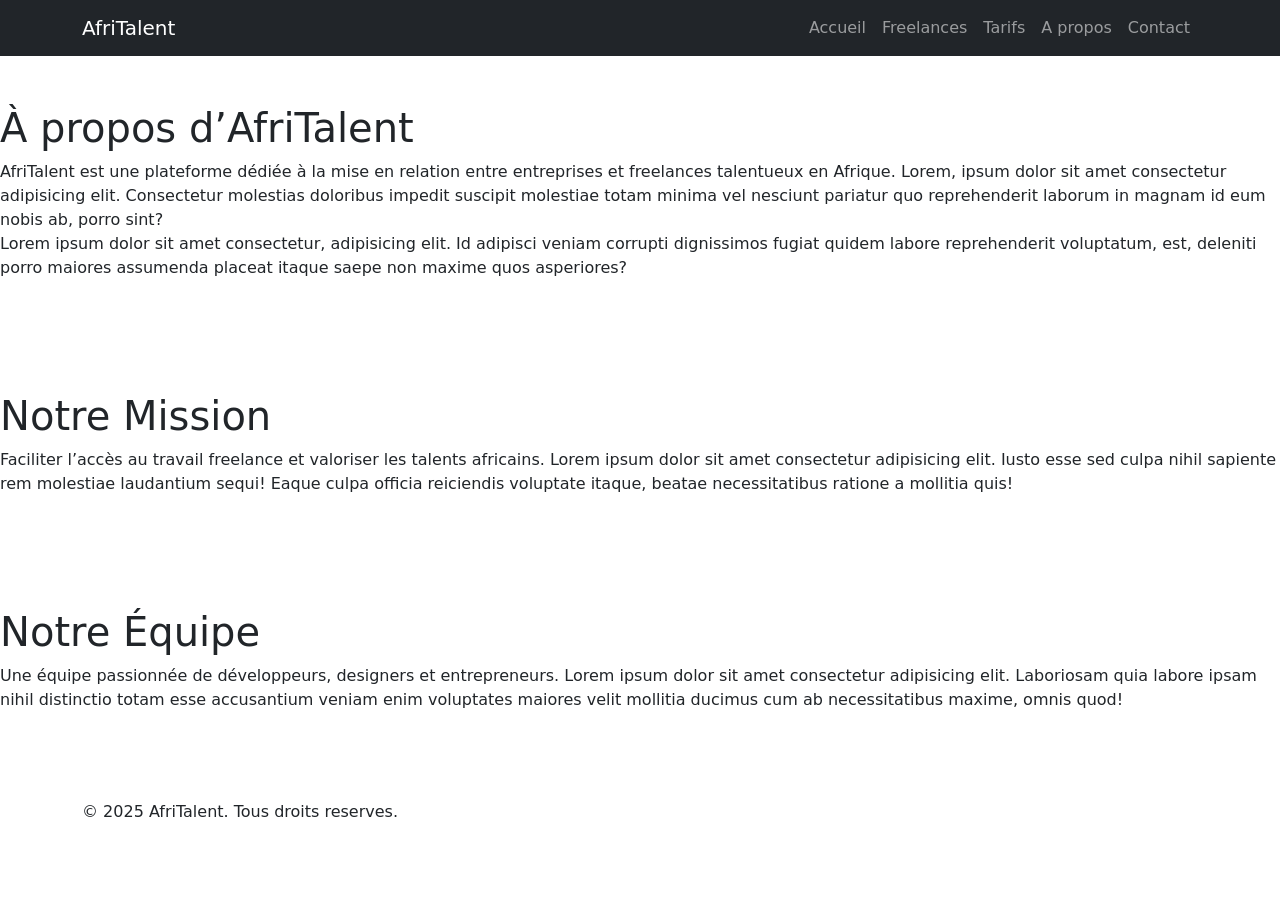
==== about.html @ face9419 "HTML : structure complète des 5 pages avec sections et contenu texte" ====
<!DOCTYPE html>
<html lang="fr">
<head> 
    <meta charset="UTF-8"> 
    <meta name="viewport" content="width=device-width, initial-scale=1.0"> 
    <title>AfriTalent | La plateforme des freelances tech en Afrique</title> 
    <!-- Bootstrap 5 via CDN : feuille de style --> 
    <link href="https://cdn.jsdelivr.net/npm/bootstrap@5.3.0/dist/css/bootstrap.min.css" rel="stylesheet"> 
    <!-- Votre feuille de style personnelle --> 
    <link rel="stylesheet" href="css/style.css">

</head>

<body> 
    <!-- Le contenu de la page sera ajoute ici --> 

    <!-- Navigation Bootstrap commune a toutes les pages --> 
    <nav class="navbar navbar-expand-lg navbar-dark bg-dark"> 
        <div class="container"> 
            <a class="navbar-brand" href="index.html">AfriTalent</a> 
            <button class="navbar-toggler" type="button" 
                data-bs-toggle="collapse" 
                data-bs-target="#navMenu" 
                aria-controls="navMenu" 
                aria-expanded="false" 
                aria-label="Toggle navigation"> 
                <span class="navbar-toggler-icon"></span> 
            </button> 
            <div class="collapse navbar-collapse" id="navMenu"> 
                <ul class="navbar-nav ms-auto"> 
                    <li class="nav-item"><a class="nav-link" href="index.html">Accueil</a></li> 
                    <li class="nav-item"><a class="nav-link" href="freelances.html">Freelances</a></li> 
                    <li class="nav-item"><a class="nav-link" href="tarifs.html">Tarifs</a></li> 
                    <li class="nav-item"><a class="nav-link" href="about.html">A propos</a></li> 
                    <li class="nav-item"><a class="nav-link" href="contact.html">Contact</a></li> 
                </ul> 
            </div> 
        </div> 
    </nav> 
    <!-- Contenu principal -->
     <main>
        <!-- section a propos -->
        <section class="about-section">
            <div class="about-container py-5">
                <h1>À propos d’AfriTalent</h1>
                <p>
                    AfriTalent est une plateforme dédiée à la mise en relation
                    entre entreprises et freelances talentueux en Afrique.
                    Lorem, ipsum dolor sit amet consectetur adipisicing elit. Consectetur molestias
                     doloribus impedit suscipit molestiae totam minima vel nesciunt pariatur quo 
                     reprehenderit laborum in magnam id eum nobis ab, porro sint?
                <br>
                    Lorem ipsum dolor sit amet consectetur, adipisicing elit. Id adipisci veniam corrupti
                     dignissimos fugiat quidem labore reprehenderit voluptatum, est, deleniti porro 
                     maiores assumenda placeat itaque saepe non maxime quos asperiores?
                </p>
            </div>

            <div class="about-container py-5">
                <h1>Notre Mission</h1>
                <p>
                    Faciliter l’accès au travail freelance et valoriser les talents africains.
                    Lorem ipsum dolor sit amet consectetur adipisicing elit. Iusto esse sed culpa nihil 
                    sapiente rem molestiae laudantium sequi! Eaque culpa officia reiciendis voluptate
                     itaque, beatae necessitatibus ratione a mollitia quis!
                </p>
            </div>

            <div class="about-container py-5">
                <h1>Notre Équipe</h1>
                <p>
                    Une équipe passionnée de développeurs, designers et entrepreneurs.
                    Lorem ipsum dolor sit amet consectetur adipisicing elit. Laboriosam quia
                    labore ipsam nihil distinctio totam esse accusantium veniam enim voluptates
                    maiores velit mollitia ducimus cum ab necessitatibus maxime, omnis quod!
                </p>
            </div>
        </section>
    </main>
    <!-- footer -->
    <footer> 
        <div class="container py-4"> 
            <p>&copy; 2025 AfriTalent. Tous droits reserves.</p> 
        </div> 
    </footer> 
    <!-- Bootstrap 5 via CDN : script JavaScript --> 
    <script src="https://cdn.jsdelivr.net/npm/bootstrap@5.3.0/dist/js/bootstrap.bundle.min.js"></script> 

    <!-- Votre script JavaScript --> 
    <script src="js/main.js"></script>

</body>
</html>
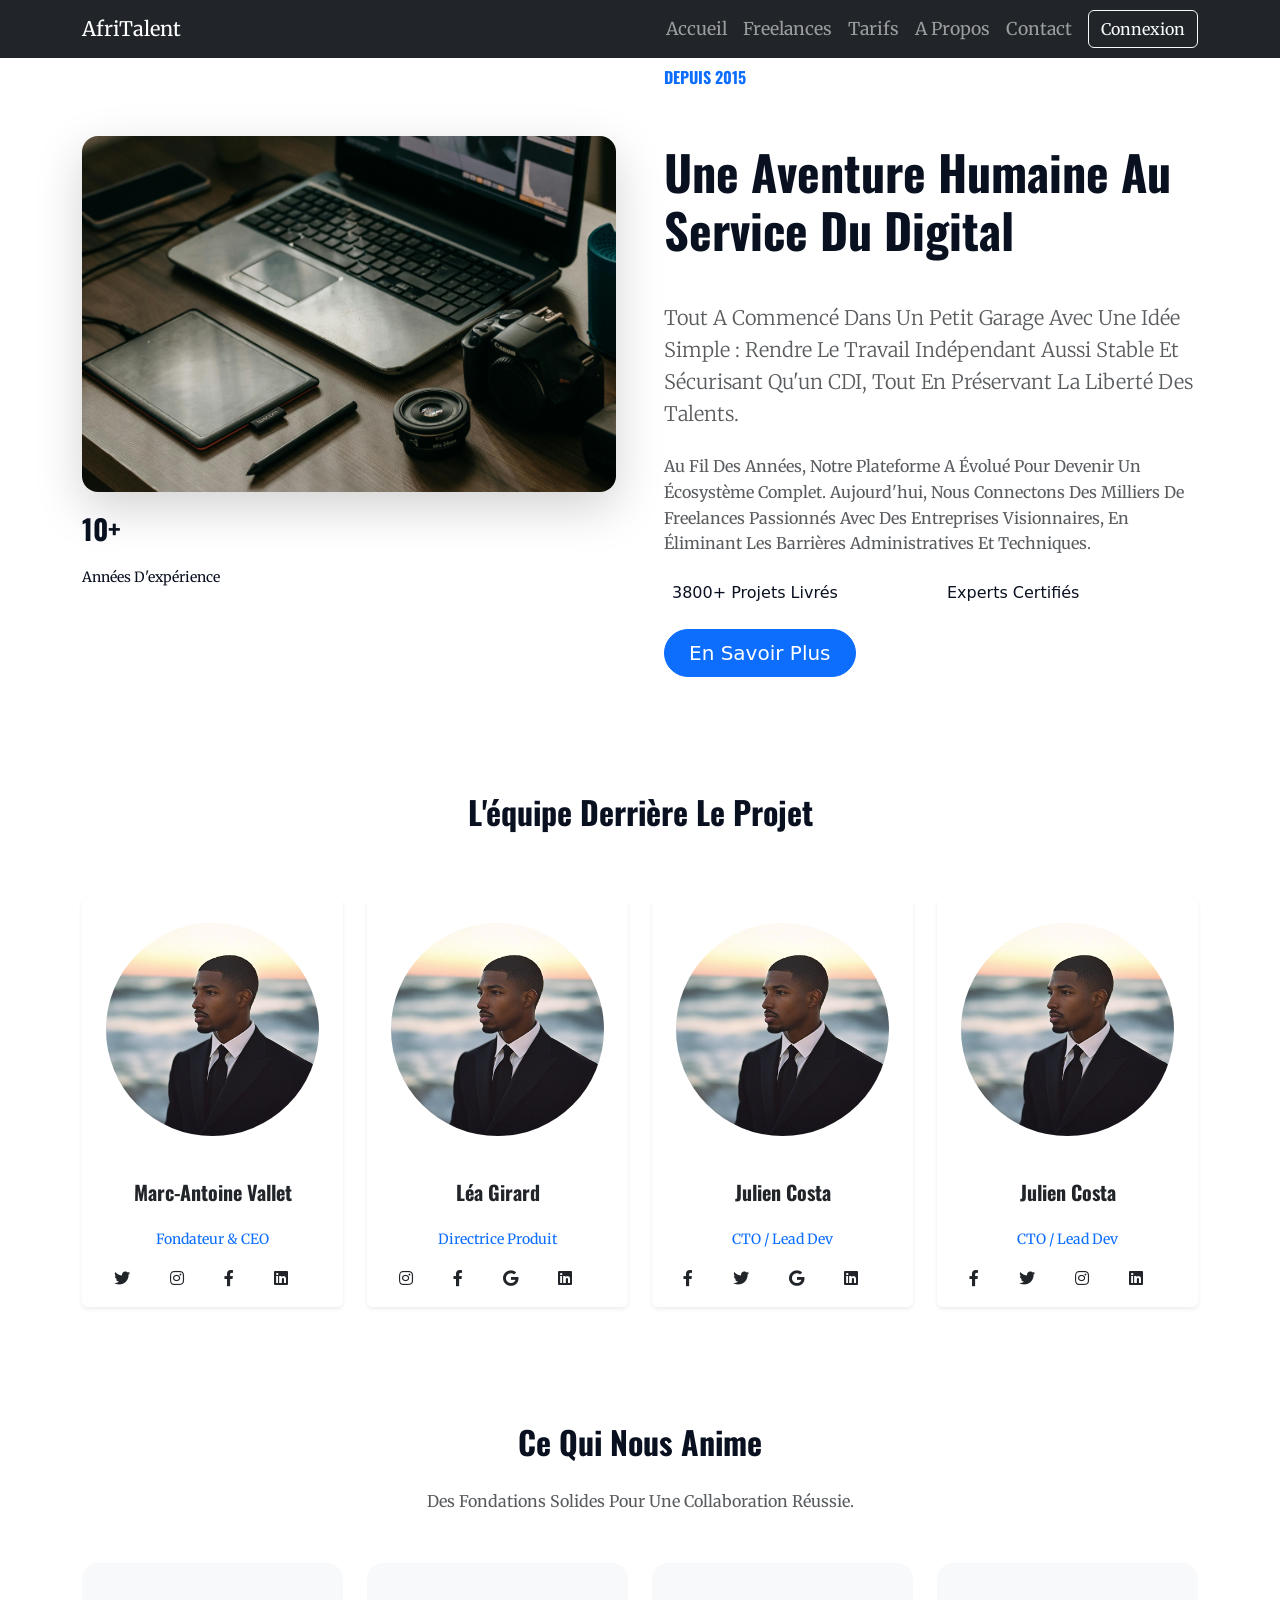
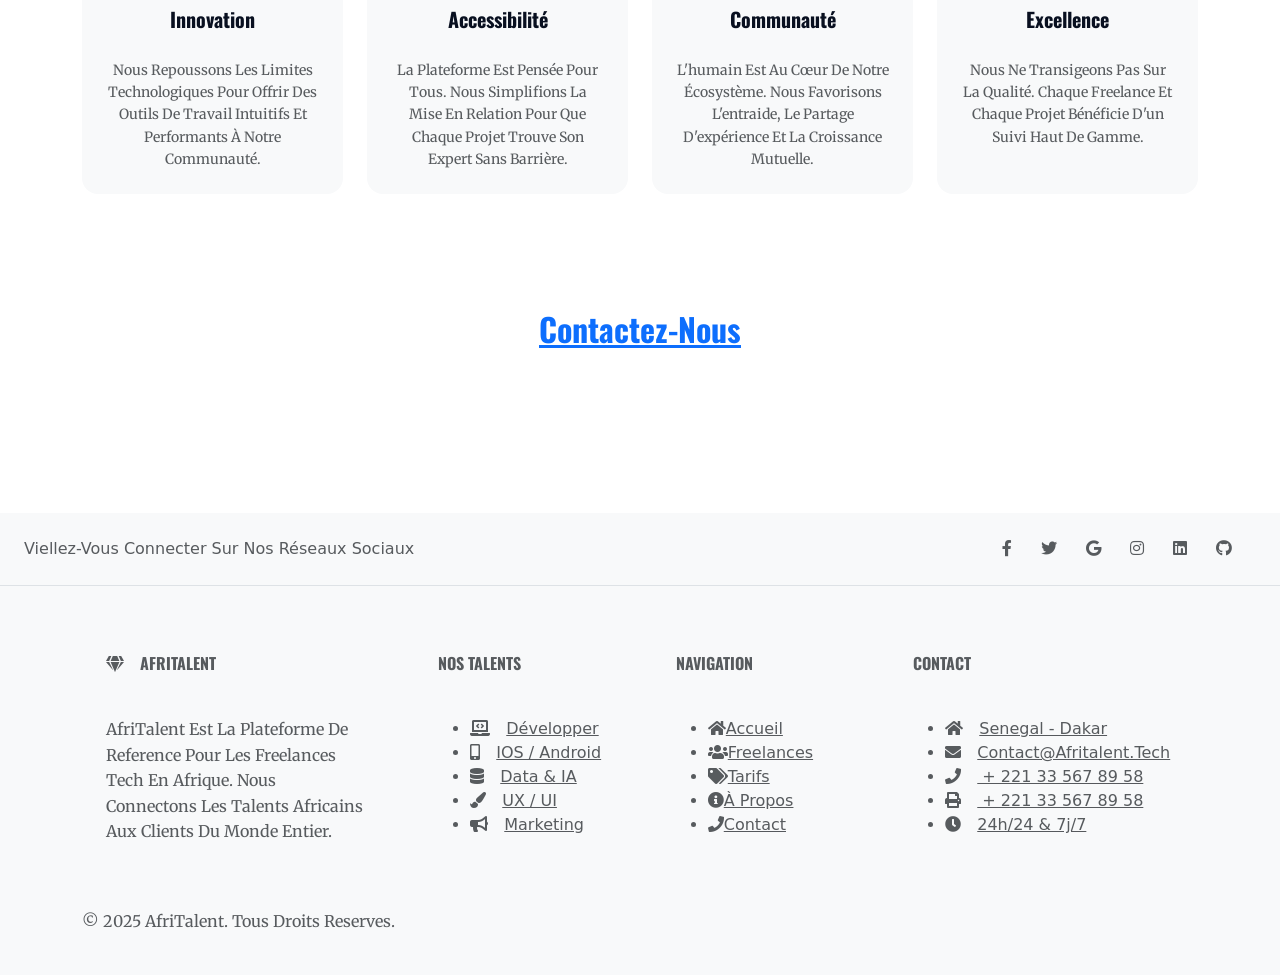
==== commit 0b7671a7: "CSS : variables, typographie, layout général et styles de base" ====
--- a/about.html
+++ b/about.html
@@ -3,11 +3,18 @@
 <head> 
     <meta charset="UTF-8"> 
     <meta name="viewport" content="width=device-width, initial-scale=1.0"> 
-    <title>AfriTalent | La plateforme des freelances tech en Afrique</title> 
+    <title>AfriTalent</title> 
+    <link rel="icon" href="images/téléchargement (5).jfif" type="image/svg+xml">
     <!-- Bootstrap 5 via CDN : feuille de style --> 
     <link href="https://cdn.jsdelivr.net/npm/bootstrap@5.3.0/dist/css/bootstrap.min.css" rel="stylesheet"> 
     <!-- Votre feuille de style personnelle --> 
     <link rel="stylesheet" href="css/style.css">
+    <!-- Fonts Google --> 
+    <link rel="preconnect" href="https://fonts.googleapis.com">
+    <link rel="preconnect" href="https://fonts.gstatic.com" crossorigin>
+    <link href="https://fonts.googleapis.com/css2?family=Merriweather:opsz@18..144&family=Oswald:wght@200..700&display=swap" rel="stylesheet">
+    <!-- Font Awesome --> 
+    <link rel="stylesheet" href="https://cdnjs.cloudflare.com/ajax/libs/font-awesome/5.15.3/css/all.min.css">
 
 </head>
 
@@ -35,54 +42,278 @@
                     <li class="nav-item"><a class="nav-link" href="contact.html">Contact</a></li> 
                 </ul> 
             </div> 
+            <div>
+                <a href="connexion.html" class="btn btn-outline-light ms-2">Connexion</a>
+            </div>
         </div> 
     </nav> 
     <!-- Contenu principal -->
      <main>
         <!-- section a propos -->
-        <section class="about-section">
-            <div class="about-container py-5">
-                <h1>À propos d’AfriTalent</h1>
-                <p>
-                    AfriTalent est une plateforme dédiée à la mise en relation
-                    entre entreprises et freelances talentueux en Afrique.
-                    Lorem, ipsum dolor sit amet consectetur adipisicing elit. Consectetur molestias
-                     doloribus impedit suscipit molestiae totam minima vel nesciunt pariatur quo 
-                     reprehenderit laborum in magnam id eum nobis ab, porro sint?
-                <br>
-                    Lorem ipsum dolor sit amet consectetur, adipisicing elit. Id adipisci veniam corrupti
-                     dignissimos fugiat quidem labore reprehenderit voluptatum, est, deleniti porro 
-                     maiores assumenda placeat itaque saepe non maxime quos asperiores?
-                </p>
-            </div>
-
-            <div class="about-container py-5">
-                <h1>Notre Mission</h1>
-                <p>
-                    Faciliter l’accès au travail freelance et valoriser les talents africains.
-                    Lorem ipsum dolor sit amet consectetur adipisicing elit. Iusto esse sed culpa nihil 
-                    sapiente rem molestiae laudantium sequi! Eaque culpa officia reiciendis voluptate
-                     itaque, beatae necessitatibus ratione a mollitia quis!
-                </p>
-            </div>
-
-            <div class="about-container py-5">
-                <h1>Notre Équipe</h1>
-                <p>
-                    Une équipe passionnée de développeurs, designers et entrepreneurs.
-                    Lorem ipsum dolor sit amet consectetur adipisicing elit. Laboriosam quia
-                    labore ipsam nihil distinctio totam esse accusantium veniam enim voluptates
-                    maiores velit mollitia ducimus cum ab necessitatibus maxime, omnis quod!
-                </p>
+        <section class="py-5 bg-white">
+            <div class="container">
+                <div class="row align-items-center g-5">
+                
+                    <div class="col-lg-6">
+                        <div class="position-relative">
+                            <img src="images/pexels-kawerodriguess-15977087.jpg" 
+                                class="img-fluid rounded-4 shadow-lg" 
+                                alt="L'équipe au travail">
+                            <div>
+                                <h3 class="fw-bold mb-0">10+</h3>
+                                <p class="mb-0 small">Années d'expérience</p>
+                            </div>
+                        </div>
+                    </div>
+                    <div class="col-lg-6">
+                        <h6 class="text-primary fw-bold text-uppercase mb-3">Depuis 2015</h6>
+                        <h2 class="display-5 fw-bold mb-4">Une aventure humaine au service du digital</h2>
+                        <p class="lead text-muted mb-4">
+                        Tout a commencé dans un petit garage avec une idée simple : rendre le travail indépendant aussi stable et sécurisant qu'un CDI, tout en préservant la liberté des talents.
+                        </p>
+                        <p class="text-muted mb-4">
+                        Au fil des années, notre plateforme a évolué pour devenir un écosystème complet. Aujourd'hui, nous connectons des milliers de freelances passionnés avec des entreprises visionnaires, en éliminant les barrières administratives et techniques.
+                        </p>
+                        <div class="row g-3 mb-4">
+                            <div class="col-6">
+                                <div class="d-flex align-items-center">
+                                    <i class="bi bi-check-circle-fill text-primary me-2"></i>
+                                    <span class="fw-medium">3800+ Projets livrés</span>
+                                </div>
+                            </div>
+                            <div class="col-6">
+                                <div class="d-flex align-items-center">
+                                    <i class="bi bi-check-circle-fill text-primary me-2"></i>
+                                    <span class="fw-medium">Experts certifiés</span>
+                                </div>
+                            </div>
+                        </div>
+                        <a href="#contact" class="btn btn-primary btn-lg px-4 rounded-pill">En savoir plus</a>
+                    </div>
+                </div>
             </div>
         </section>
+        <!-- section equipe -->
+        <section class="container py-5">
+            <h2 class="text-center mb-5 fw-bold">L'équipe derrière le projet</h2>
+            
+            <div class="row g-4">
+                <div class="col-md-6 col-lg-3">
+                    <div class="card border-0 shadow-sm text-center h-100">
+                        <div class="p-4">
+                        <img src="images/Crisp Taper Fade.jfif" class="card-img-top rounded-circle mx-auto" alt="Marc Antoine">
+                        </div>
+                        <div class="card-body pt-0">
+                            <h5 class="card-title fw-bold mb-1">Marc-Antoine Vallet</h5>
+                            <p class="text-primary small mb-3">Fondateur & CEO</p>
+                            <div class="d-flex justify-content-center gap-3">
+                                <a href="https://www.twitter.com" class="me-4 text-reset"><i class="fab fa-twitter"></i></a>
+                                <a href="https://www.instagram.com" class="me-4 text-reset"><i class="fab fa-instagram"></i></a>
+                                <a href="https://web.facebook.com" class="me-4 text-reset"><i class="fab fa-facebook-f"></i></a>
+                                <a href="https://www.linkedin.com" class="me-4 text-reset"><i class="fab fa-linkedin"></i></a>
+                            </div>
+                        </div>
+                    </div>
+                </div>
+
+                <div class="col-md-6 col-lg-3">
+                <div class="card border-0 shadow-sm text-center h-100">
+                    <div class="p-4">
+                        <img src="images/Crisp Taper Fade.jfif" class="card-img-top rounded-circle mx-auto" alt="Marc Antoine">
+                    </div>
+                    <div class="card-body pt-0">
+                        <h5 class="card-title fw-bold mb-1">Léa Girard</h5>
+                        <p class="text-primary small mb-3">Directrice Produit</p>
+                        <div class="d-flex justify-content-center gap-3">
+                            <a href="https://www.instagram.com" class="me-4 text-reset"><i class="fab fa-instagram"></i></a>
+                            <a href="https://web.facebook.com" class="me-4 text-reset"><i class="fab fa-facebook-f"></i></a>
+                            <a href="https://www.google.com" class="me-4 text-reset"><i class="fab fa-google"></i></a>
+                            <a href="https://www.linkedin.com" class="me-4 text-reset"><i class="fab fa-linkedin"></i></a>
+                        </div>
+                    </div>
+                </div>
+                </div>
+
+                <div class="col-md-6 col-lg-3">
+                    <div class="card border-0 shadow-sm text-center h-100">
+                        <div class="p-4">
+                            <img src="images/Crisp Taper Fade.jfif" class="card-img-top rounded-circle mx-auto" alt="Marc Antoine">
+                        </div>
+                        <div class="card-body pt-0">
+                            <h5 class="card-title fw-bold mb-1">Julien Costa</h5>
+                            <p class="text-primary small mb-3">CTO / Lead Dev</p>
+                            <div class="d-flex justify-content-center gap-3">
+                                <a href="https://web.facebook.com" class="me-4 text-reset"><i class="fab fa-facebook-f"></i></a>
+                                <a href="https://www.twitter.com" class="me-4 text-reset"><i class="fab fa-twitter"></i></a>
+                                <a href="https://www.google.com" class="me-4 text-reset"><i class="fab fa-google"></i></a>
+                                <a href="https://www.linkedin.com" class="me-4 text-reset"><i class="fab fa-linkedin"></i></a>
+                            </div>
+                        </div>
+                    </div>
+                </div>
+
+                <div class="col-md-6 col-lg-3">
+                    <div class="card border-0 shadow-sm text-center h-100">
+                        <div class="p-4">
+                            <img src="images/Crisp Taper Fade.jfif" class="card-img-top rounded-circle mx-auto" alt="Marc Antoine">
+                        </div>
+                        <div class="card-body pt-0">
+                            <h5 class="card-title fw-bold mb-1">Julien Costa</h5>
+                            <p class="text-primary small mb-3">CTO / Lead Dev</p>
+                            <div class="d-flex justify-content-center gap-3">
+                                <a href="https://web.facebook.com" class="me-4 text-reset"><i class="fab fa-facebook-f"></i></a>
+                                <a href="https://www.twitter.com" class="me-4 text-reset"><i class="fab fa-twitter"></i></a>
+                                <a href="https://www.instagram.com" class="me-4 text-reset"><i class="fab fa-instagram"></i></a>
+                                <a href="https://www.linkedin.com" class="me-4 text-reset"><i class="fab fa-linkedin"></i></a>
+                            </div>
+                        </div>
+                    </div>
+                </div>
+            </div>
+        </section>
+        <!-- Valeurs -->
+        <section class="container py-5">
+            <div class="text-center mb-5">
+                <h2 class="fw-bold">Ce qui nous anime</h2>
+                <p class="text-muted">Des fondations solides pour une collaboration réussie.</p>
+            </div>
+
+            <div class="row g-4 text-center">
+                <div class="col-md-6 col-lg-3">
+                    <div class="p-4 h-100 bg-light rounded-4 border-0 transition-hover">
+                        <div>
+                            <i class="bi bi-lightbulb fs-2"></i>
+                        </div>
+                        <h4 class="fw-bold h5">Innovation</h4>
+                        <p class="text-muted small mb-0">Nous repoussons les limites technologiques pour offrir des outils de travail intuitifs et performants à notre communauté.</p>
+                    </div>
+                </div>
+
+                <div class="col-md-6 col-lg-3">
+                    <div class="p-4 h-100 bg-light rounded-4 border-0 transition-hover">
+                        <div>
+                            <i class="bi bi-universal-access fs-2"></i>
+                        </div>
+                        <h4 class="fw-bold h5">Accessibilité</h4>
+                        <p class="text-muted small mb-0">La plateforme est pensée pour tous. Nous simplifions la mise en relation pour que chaque projet trouve son expert sans barrière.</p>
+                    </div>
+                </div>
+
+                <div class="col-md-6 col-lg-3">
+                    <div class="p-4 h-100 bg-light rounded-4 border-0 transition-hover">
+                        <div>
+                            <i class="bi bi-people fs-2"></i>
+                        </div>
+                        <h4 class="fw-bold h5">Communauté</h4>
+                        <p class="text-muted small mb-0">L'humain est au cœur de notre écosystème. Nous favorisons l'entraide, le partage d'expérience et la croissance mutuelle.</p>
+                    </div>
+                </div>
+
+                <div class="col-md-6 col-lg-3">
+                <div class="p-4 h-100 bg-light rounded-4 border-0 transition-hover">
+                    <div>
+                        <i class="bi bi-gem fs-2"></i>
+                    </div>
+                    <h4 class="fw-bold h5">Excellence</h4>
+                    <p class="text-muted small mb-0">Nous ne transigeons pas sur la qualité. Chaque freelance et chaque projet bénéficie d'un suivi haut de gamme.</p>
+                </div>
+                </div>
+            </div>
+        </section>
+        <!-- section contact -->
+        <section id="contact" class="container py-5">
+            <a href="contact.html">
+                <h2 class="text-center mb-5 fw-bold">Contactez-nous</h2>
+            </a>
+            <form>
     </main>
-    <!-- footer -->
-    <footer> 
+   <!-- Pied de page --> 
+    <footer class="text-center text-lg-start bg-body-tertiary text-muted mt-5">
+        <!-- div: Social media -->
+        <div class="d-flex justify-content-center justify-content-lg-between p-4 border-bottom">
+            <!-- Left -->
+            <div class="me-5 d-none d-lg-block">
+                <span>viellez-vous connecter sur nos réseaux sociaux</span>
+            </div>
+            <!-- Left -->
+        
+            <!-- Right -->
+            <div>
+                <a href="https://web.facebook.com" class="me-4 text-reset"><i class="fab fa-facebook-f"></i></a>
+                <a href="https://www.twitter.com" class="me-4 text-reset"><i class="fab fa-twitter"></i></a>
+                <a href="https://www.google.com" class="me-4 text-reset"><i class="fab fa-google"></i></a>
+                <a href="https://www.instagram.com" class="me-4 text-reset"><i class="fab fa-instagram"></i></a>
+                <a href="https://www.linkedin.com" class="me-4 text-reset"><i class="fab fa-linkedin"></i></a>
+                <a href="https://www.github.com" class="me-4 text-reset"><i class="fab fa-github"></i></a>
+            </div>
+            <!-- Right -->
+        </div>
+        <!-- div: Social media -->
+        
+        <!-- div: Links  -->
+        <div class="">
+            <div class="container text-center text-md-start mt-5">
+                <!-- Grid row -->
+                <div class="row mt-3">
+                <!-- Grid column -->
+                <div class="col-md-3 col-lg-4 col-xl-3 mx-auto mb-4">
+                    <!-- Content -->
+                    <h6 class="text-uppercase fw-bold mb-4"><i class="fas fa-gem me-3"></i>AfriTalent</h6>
+                    <p>AfriTalent est la plateforme de reference pour les freelances tech en Afrique. 
+                        Nous connectons les talents africains aux clients du monde entier.</p>
+                </div>
+                <!-- Grid column -->
+                <div class="col-md-2 col-lg-2 col-xl-2 mx-auto mb-4">
+                    <!-- Links -->
+                    <h6 class="text-uppercase fw-bold mb-4">Nos Talents</h6>
+                    <ul>
+                        <li><a href="developpement-web.html" class="text-reset"><i class="fas fa-laptop-code me-3"></i>Développer</a></li>
+                        <li><a href="mobile.html" class="text-reset"><i class="fas fa-mobile-alt me-3"></i>iOS / Android</a></li>
+                        <li><a href="data-science.html" class="text-reset"><i class="fas fa-database me-3"></i>Data & IA</a></li>
+                        <li><a href="design-ux-ui.html" class="text-reset"><i class="fas fa-paint-brush me-3"></i>UX / UI</a></li>
+                        <li><a href="marketing-digital.html" class="text-reset"><i class="fas fa-bullhorn me-3"></i>Marketing </a></li>
+                    </ul>
+                </div>
+                <!-- Grid column -->
+        
+                <!-- Grid column -->
+                <div class="col-md-3 col-lg-2 col-xl-2 mx-auto mb-4">
+                    <!-- Links -->
+                    <h6 class="text-uppercase fw-bold mb-4">Navigation</h6>
+                    <ul>
+                        <li><a href="index.html" class="text-reset"><i class="fas fa-home"></i>Accueil</a></li>
+                        <li><a href="freelances.html" class="text-reset"><i class="fas fa-users"></i>Freelances</a></li>
+                        <li><a href="tarifs.html" class="text-reset"><i class="fas fa-tags"></i>Tarifs</a></li>
+                        <li><a href="about.html" class="text-reset"><i class="fas fa-info-circle"></i>À propos</a></li>
+                        <li><a href="contact.html" class="text-reset"><i class="fas fa-phone"></i>Contact</a></li>
+                    </ul>
+                </div>
+                <!-- Grid column -->
+        
+                <!-- Grid column -->
+                <div class="col-md-4 col-lg-3 col-xl-3 mx-auto mb-md-0 mb-4">
+                    <!-- Links -->
+                    <h6 class="text-uppercase fw-bold mb-4">Contact</h6>
+                    <ul>
+                        <li><a href="https://www.google.com/maps/place/Dakar,+Senegal" class="text-reset"><i class="fas fa-home me-3"></i>senegal - Dakar</a></li>
+                        <li><a href="mailto:contact@afritalent.tech" class="text-reset"><i class="fas fa-envelope me-3"></i>contact@afritalent.tech</a></li>
+                        <li><a href="tel:+221335678958" class="text-reset"><i class="fas fa-phone me-3"></i> + 221 33 567 89 58</a></li>
+                        <li><a href="tel:+221335678958" class="text-reset"><i class="fas fa-print me-3"></i> + 221 33 567 89 58</a></li>
+                        <li><a href="horaire.html" class="text-reset"><i class="fas fa-clock me-3"></i>24h/24 & 7j/7</a></li>
+                    </ul>
+                </div>
+            </div>
+        </div>
+        <!-- div: Links  -->
+
+        <!-- Copyright -->
+
         <div class="container py-4"> 
             <p>&copy; 2025 AfriTalent. Tous droits reserves.</p> 
         </div> 
-    </footer> 
+        <!-- Copyright -->
+    </footer>
+    <!-- Footer -->
     <!-- Bootstrap 5 via CDN : script JavaScript --> 
     <script src="https://cdn.jsdelivr.net/npm/bootstrap@5.3.0/dist/js/bootstrap.bundle.min.js"></script> 
 
--- a/css/style.css
+++ b/css/style.css
@@ -0,0 +1,65 @@
+
+/* general */
+@import url();
+*{
+    box-sizing: border-box;
+    margin: 0;
+    padding: 0;
+    text-transform: capitalize;
+    text-decoration: none;
+    border-width: initial;
+    border-style: none;
+    border-color: initial;
+    border-image: initial;
+    outline: none;
+
+}
+body{
+    color: var(--bg-dark-color);}
+:root{
+    /* Background color */
+    --primary-color: #FD4766;
+    --Secondaire-color: #0e1525;
+    --bg-dark-color: #091020;
+    --bg-white: #fff;
+    --bg-success: #5cb85c;
+    --bg-dander: #d9534f;
+    --bg-primary: #0275d8;
+    --bg-warnning: #FFFF00; 
+    --gray-color: #c5c9d8bf;
+    --gradient-color: linear-gradient( -224deg, var(--primary-color) 0, #337DFF 100%);
+    --gradient-text: linear-gradient(120beg, #1C99FE 20,69% var(--primary-color)79,69%);
+    filter: progid DXImageTranform Microsoft gradient(starcColorstr="var(--primary-color)",
+     endColorstr="var(--secondary-color)", GradientType=1);
+
+     /* Text Color */
+     --primary-font: "Poppins", sans-serif;
+     --primary-text: #FD4766;
+     --text-gray: #c6c9d8bf;
+     --text-white: #fff;
+     --bg-primary: #0275d8;
+     --bg-warnning: #FFFF00; 
+     --bg-success: #5cb85c;
+     --bg-dark-color: #091020;
+     --bg-dander: #d9534f;
+
+}
+.navbar {
+    background-color: var(--bg-dark-color);
+    position: fixed ;
+    z-index: 10;
+    top: 0;
+    left: 0;
+    width: 100%;
+    color: var(--Secondaire-color);
+    font-size: 1.1rem;
+    font-family: Merriweather, serif;
+}
+h1, h2, h3, h4, h5, h6 {
+    font-family: Oswald, sans-serif;
+    padding: 20px 0;
+}
+p {
+    font-family: "Merriweather", sans-serif;
+    line-height: 1.6;
+}
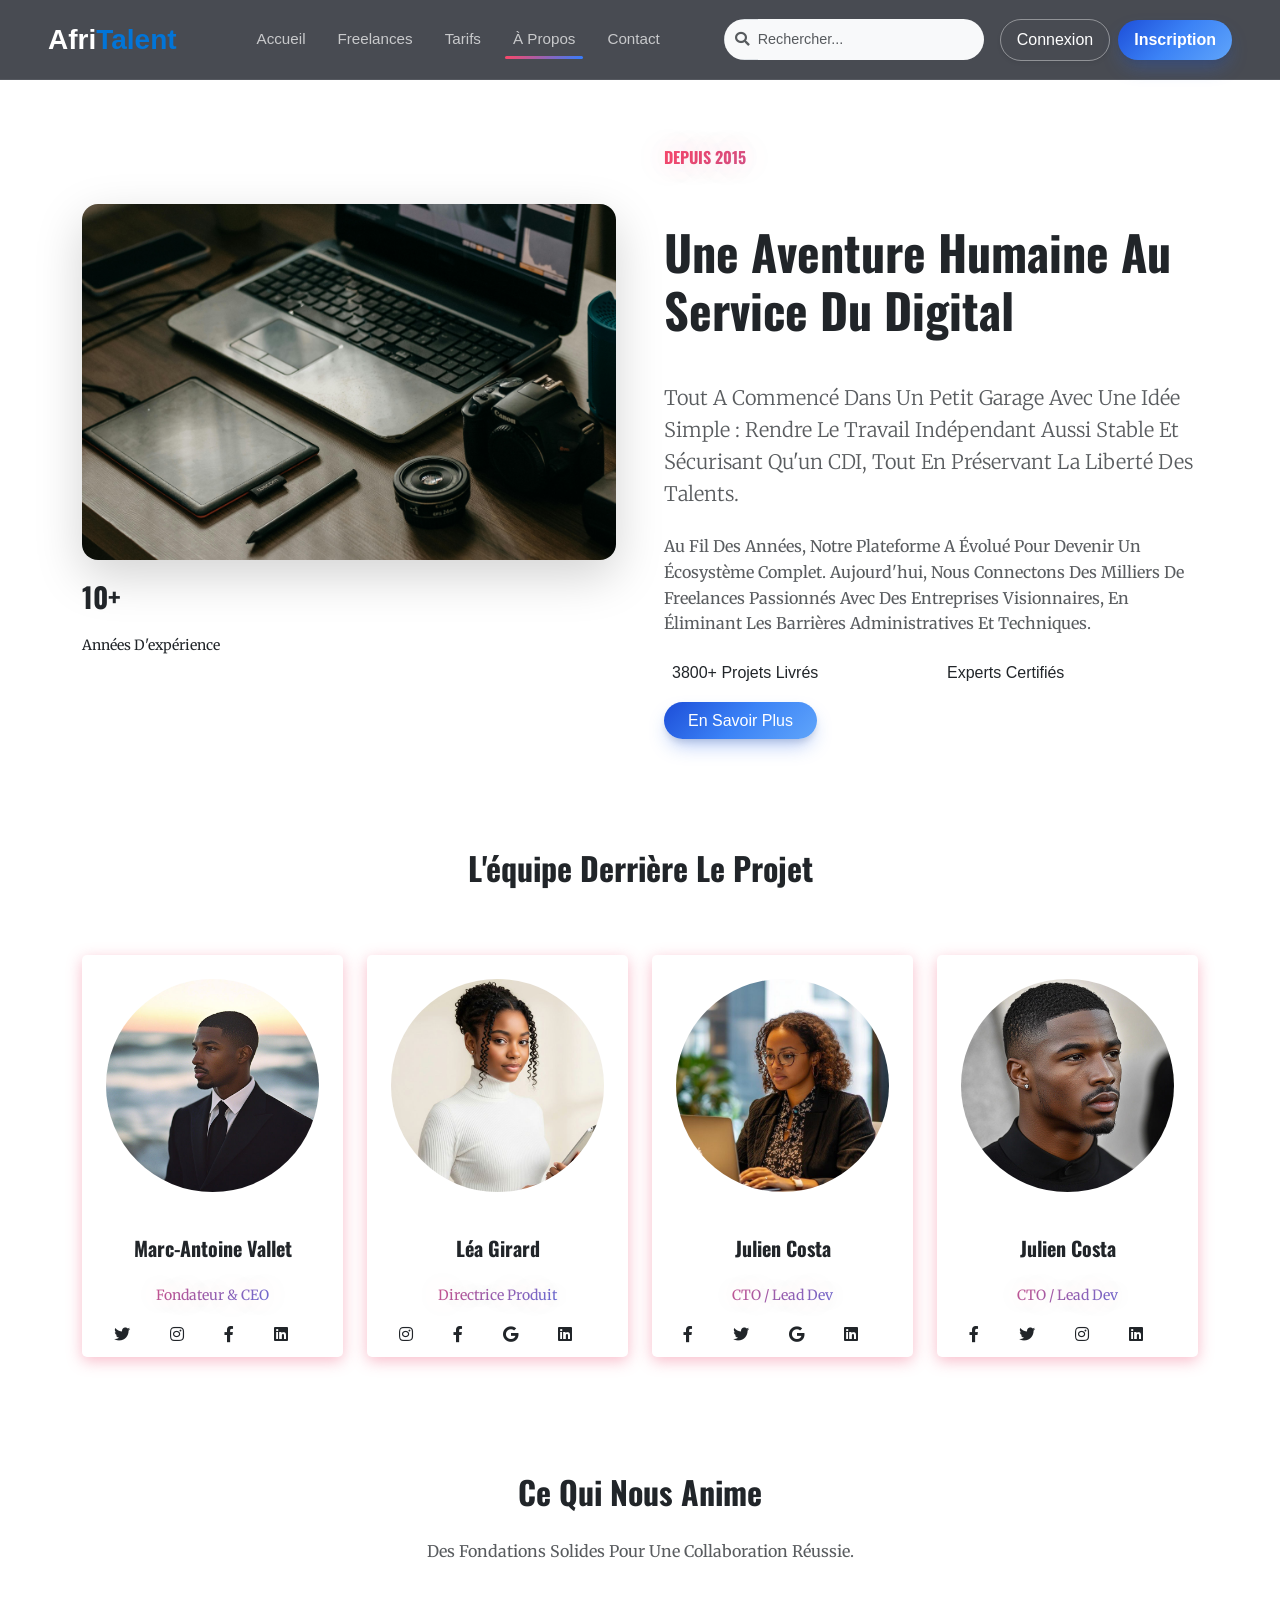
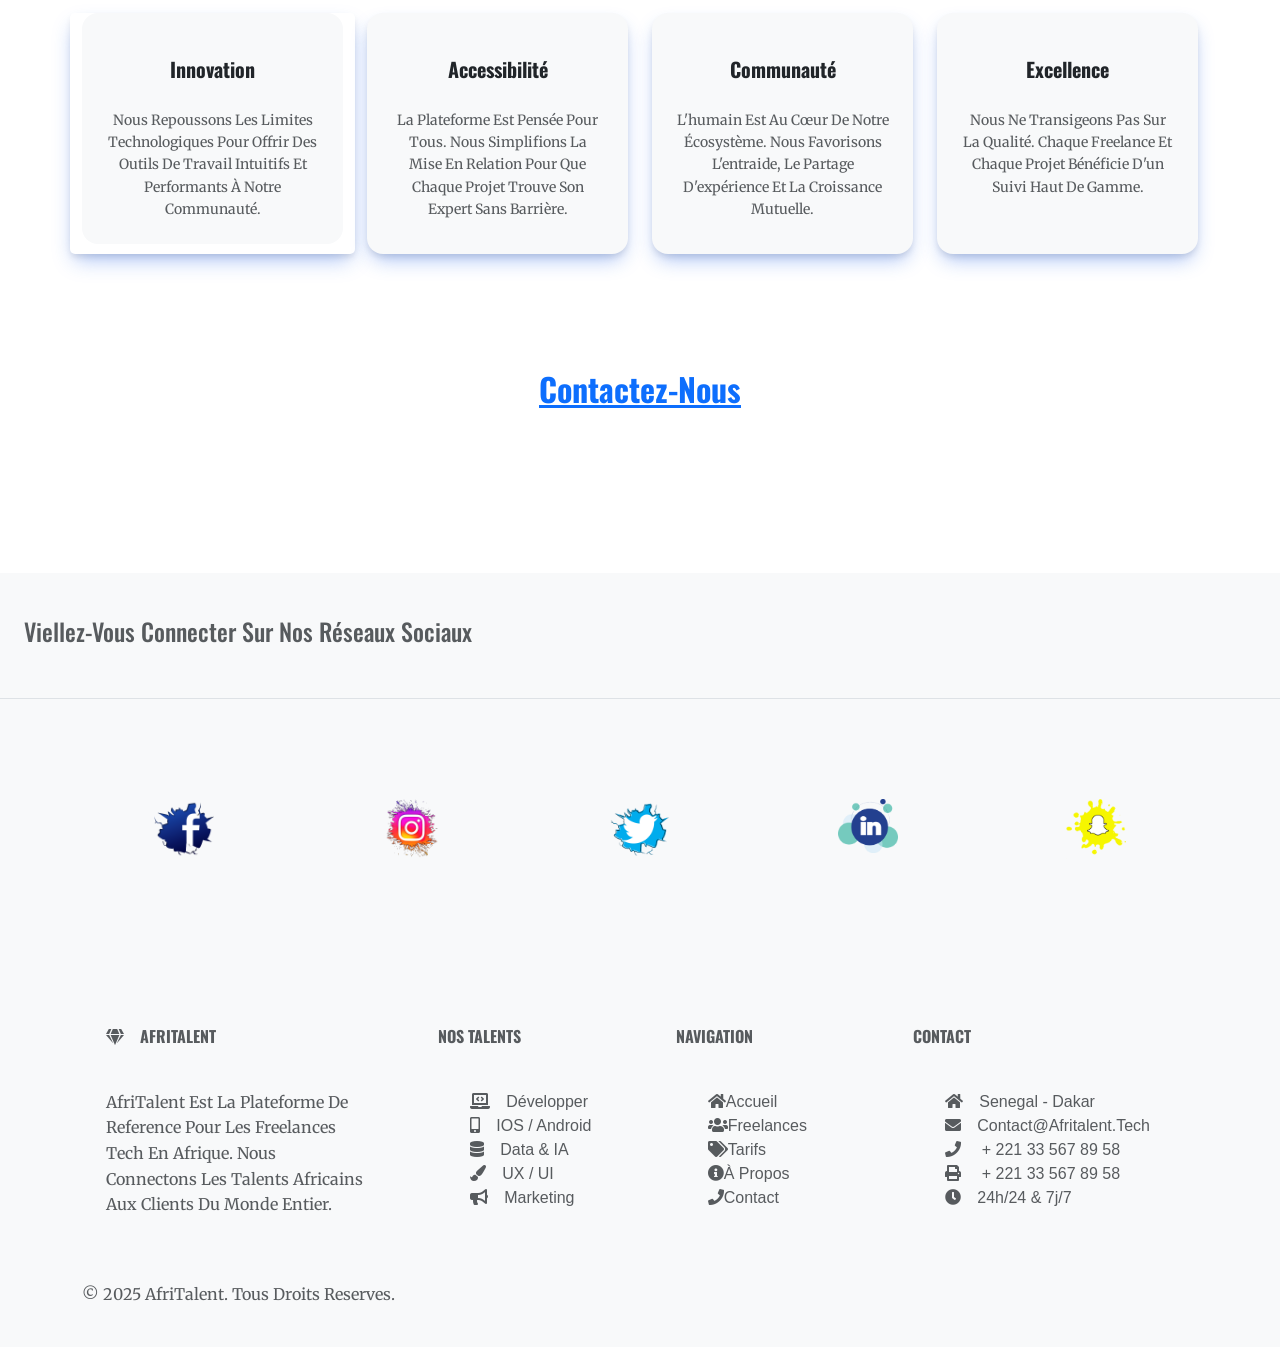
==== commit afb2ba84: "CSS : Bento Grid, sections hero et catégories, effets hover" ====
--- a/about.html
+++ b/about.html
@@ -4,7 +4,7 @@
     <meta charset="UTF-8"> 
     <meta name="viewport" content="width=device-width, initial-scale=1.0"> 
     <title>AfriTalent</title> 
-    <link rel="icon" href="images/téléchargement (5).jfif" type="image/svg+xml">
+    <link rel="icon" href="images/favicon.ico.jfif" type="image/x-icon">
     <!-- Bootstrap 5 via CDN : feuille de style --> 
     <link href="https://cdn.jsdelivr.net/npm/bootstrap@5.3.0/dist/css/bootstrap.min.css" rel="stylesheet"> 
     <!-- Votre feuille de style personnelle --> 
@@ -22,32 +22,44 @@
     <!-- Le contenu de la page sera ajoute ici --> 
 
     <!-- Navigation Bootstrap commune a toutes les pages --> 
-    <nav class="navbar navbar-expand-lg navbar-dark bg-dark"> 
-        <div class="container"> 
-            <a class="navbar-brand" href="index.html">AfriTalent</a> 
-            <button class="navbar-toggler" type="button" 
-                data-bs-toggle="collapse" 
-                data-bs-target="#navMenu" 
-                aria-controls="navMenu" 
-                aria-expanded="false" 
-                aria-label="Toggle navigation"> 
-                <span class="navbar-toggler-icon"></span> 
-            </button> 
-            <div class="collapse navbar-collapse" id="navMenu"> 
-                <ul class="navbar-nav ms-auto"> 
-                    <li class="nav-item"><a class="nav-link" href="index.html">Accueil</a></li> 
-                    <li class="nav-item"><a class="nav-link" href="freelances.html">Freelances</a></li> 
-                    <li class="nav-item"><a class="nav-link" href="tarifs.html">Tarifs</a></li> 
-                    <li class="nav-item"><a class="nav-link" href="about.html">A propos</a></li> 
-                    <li class="nav-item"><a class="nav-link" href="contact.html">Contact</a></li> 
-                </ul> 
-            </div> 
-            <div>
-                <a href="connexion.html" class="btn btn-outline-light ms-2">Connexion</a>
-            </div>
-        </div> 
-    </nav> 
-    <!-- Contenu principal -->
+       <nav class="navbar navbar-expand-xl navbar-dark bg-dark sticky-top custom-navbar">
+        <div class="container-fluid px-md-5"> 
+            <a class="navbar-brand fw-bold fs-3" href="index.html">
+                Afri<span class="text-primary-talent">Talent</span>
+            </a>
+            <button class="navbar-toggler" type="button" data-bs-toggle="collapse" data-bs-target="#navMenu" aria-controls="navMenu" aria-expanded="false" aria-label="Toggle navigation">
+                <span class="navbar-toggler-icon"></span>
+            </button>
+            <div class="collapse navbar-collapse" id="navMenu">
+            
+                <ul class="navbar-nav mx-auto mb-2 mb-xl-0 gap-3">
+                    <li class="nav-item"><a class="nav-link" href="index.html">Accueil</a></li>
+                    <li class="nav-item"><a class="nav-link" href="freelances.html">Freelances</a></li>
+                    <li class="nav-item"><a class="nav-link" href="tarifs.html">Tarifs</a></li>
+                    <li class="nav-item"><a class="nav-link active" href="about.html">À propos</a></li>
+                    <li class="nav-item"><a class="nav-link" href="contact.html">Contact</a></li>
+                </ul>
+
+                <div class="d-flex flex-column flex-xl-row align-items-stretch align-items-xl-center gap-3">
+                    
+                    <form class="search-navbar m-0" role="search" action="/recherche" method="GET">
+                        <div class="input-group">
+                            <span class="input-group-text bg-light text-muted border-end-0">
+                                <i class="fas fa-search"></i>
+                            </span>
+                            <input class="form-control bg-light border-start-0 ps-0 text-dark" type="search" placeholder="Rechercher..." aria-label="Rechercher" name="query">
+                        </div>
+                    </form>
+
+                    <div class="buton  d-flex align-items-center gap-2">
+                        <a href="connexion.html" class="btns-connexion btn-outline-light rounded-pill px-3 shadow-sm">Connexion</a>
+                        <a href="inscription.html" class="btn-inscription btn-outline-light rounded-pill px-3 shadow-sm">Inscription</a>
+                    </div>
+                </div> 
+            </div>
+        </div>
+    </nav>
+    <!-- contenu principal -->
      <main>
         <!-- section a propos -->
         <section class="py-5 bg-white">
@@ -66,7 +78,7 @@
                         </div>
                     </div>
                     <div class="col-lg-6">
-                        <h6 class="text-primary fw-bold text-uppercase mb-3">Depuis 2015</h6>
+                        <h6 class="text-gradient-talent fw-bold text-uppercase mb-3">Depuis 2015</h6>
                         <h2 class="display-5 fw-bold mb-4">Une aventure humaine au service du digital</h2>
                         <p class="lead text-muted mb-4">
                         Tout a commencé dans un petit garage avec une idée simple : rendre le travail indépendant aussi stable et sécurisant qu'un CDI, tout en préservant la liberté des talents.
@@ -88,7 +100,7 @@
                                 </div>
                             </div>
                         </div>
-                        <a href="#contact" class="btn btn-primary btn-lg px-4 rounded-pill">En savoir plus</a>
+                        <a href="#contact" class="btn-about btn-primary btn-lg px-4 rounded-pill">En savoir plus</a>
                     </div>
                 </div>
             </div>
@@ -99,13 +111,13 @@
             
             <div class="row g-4">
                 <div class="col-md-6 col-lg-3">
-                    <div class="card border-0 shadow-sm text-center h-100">
+                    <div class="card-about border-0 shadow-sm text-center h-100">
                         <div class="p-4">
                         <img src="images/Crisp Taper Fade.jfif" class="card-img-top rounded-circle mx-auto" alt="Marc Antoine">
                         </div>
                         <div class="card-body pt-0">
                             <h5 class="card-title fw-bold mb-1">Marc-Antoine Vallet</h5>
-                            <p class="text-primary small mb-3">Fondateur & CEO</p>
+                            <p class="text-gradient-talent  small mb-3">Fondateur & CEO</p>
                             <div class="d-flex justify-content-center gap-3">
                                 <a href="https://www.twitter.com" class="me-4 text-reset"><i class="fab fa-twitter"></i></a>
                                 <a href="https://www.instagram.com" class="me-4 text-reset"><i class="fab fa-instagram"></i></a>
@@ -117,13 +129,13 @@
                 </div>
 
                 <div class="col-md-6 col-lg-3">
-                <div class="card border-0 shadow-sm text-center h-100">
+                <div class="card-about border-0 shadow-sm text-center h-100">
                     <div class="p-4">
-                        <img src="images/Crisp Taper Fade.jfif" class="card-img-top rounded-circle mx-auto" alt="Marc Antoine">
+                        <img src="images/African Lady On Turtleneck Dress Holding A Tab.jfif" class="card-img-top rounded-circle mx-auto" alt="Marc Antoine">
                     </div>
                     <div class="card-body pt-0">
                         <h5 class="card-title fw-bold mb-1">Léa Girard</h5>
-                        <p class="text-primary small mb-3">Directrice Produit</p>
+                        <p class="text-gradient-talent  small mb-3">Directrice Produit</p>
                         <div class="d-flex justify-content-center gap-3">
                             <a href="https://www.instagram.com" class="me-4 text-reset"><i class="fab fa-instagram"></i></a>
                             <a href="https://web.facebook.com" class="me-4 text-reset"><i class="fab fa-facebook-f"></i></a>
@@ -135,13 +147,13 @@
                 </div>
 
                 <div class="col-md-6 col-lg-3">
-                    <div class="card border-0 shadow-sm text-center h-100">
+                    <div class="card-about border-0 shadow-sm text-center h-100">
                         <div class="p-4">
-                            <img src="images/Crisp Taper Fade.jfif" class="card-img-top rounded-circle mx-auto" alt="Marc Antoine">
+                            <img src="images/téléchargement (4).jfif" class="card-img-top rounded-circle mx-auto" alt="Marc Antoine">
                         </div>
                         <div class="card-body pt-0">
                             <h5 class="card-title fw-bold mb-1">Julien Costa</h5>
-                            <p class="text-primary small mb-3">CTO / Lead Dev</p>
+                            <p class="text-gradient-talent  small mb-3">CTO / Lead Dev</p>
                             <div class="d-flex justify-content-center gap-3">
                                 <a href="https://web.facebook.com" class="me-4 text-reset"><i class="fab fa-facebook-f"></i></a>
                                 <a href="https://www.twitter.com" class="me-4 text-reset"><i class="fab fa-twitter"></i></a>
@@ -153,13 +165,13 @@
                 </div>
 
                 <div class="col-md-6 col-lg-3">
-                    <div class="card border-0 shadow-sm text-center h-100">
+                    <div class="card-about border-0 shadow-sm text-center h-100">
                         <div class="p-4">
-                            <img src="images/Crisp Taper Fade.jfif" class="card-img-top rounded-circle mx-auto" alt="Marc Antoine">
+                            <img src="images/Refined High-Top Fade.jfif" class="card-img-top rounded-circle mx-auto" alt="Marc Antoine">
                         </div>
                         <div class="card-body pt-0">
                             <h5 class="card-title fw-bold mb-1">Julien Costa</h5>
-                            <p class="text-primary small mb-3">CTO / Lead Dev</p>
+                            <p class="text-gradient-talent small mb-3">CTO / Lead Dev</p>
                             <div class="d-flex justify-content-center gap-3">
                                 <a href="https://web.facebook.com" class="me-4 text-reset"><i class="fab fa-facebook-f"></i></a>
                                 <a href="https://www.twitter.com" class="me-4 text-reset"><i class="fab fa-twitter"></i></a>
@@ -178,8 +190,8 @@
                 <p class="text-muted">Des fondations solides pour une collaboration réussie.</p>
             </div>
 
-            <div class="row g-4 text-center">
-                <div class="col-md-6 col-lg-3">
+            <div class="row g-4 text-center  ">
+                <div class="col-md-6 col-lg-3 card-anime">
                     <div class="p-4 h-100 bg-light rounded-4 border-0 transition-hover">
                         <div>
                             <i class="bi bi-lightbulb fs-2"></i>
@@ -189,8 +201,8 @@
                     </div>
                 </div>
 
-                <div class="col-md-6 col-lg-3">
-                    <div class="p-4 h-100 bg-light rounded-4 border-0 transition-hover">
+                <div class="col-md-6 col-lg-3 ">
+                    <div class="p-4 h-100 bg-light rounded-4 border-0 transition-hover card-anime">
                         <div>
                             <i class="bi bi-universal-access fs-2"></i>
                         </div>
@@ -199,8 +211,8 @@
                     </div>
                 </div>
 
-                <div class="col-md-6 col-lg-3">
-                    <div class="p-4 h-100 bg-light rounded-4 border-0 transition-hover">
+                <div class="col-md-6 col-lg-3 ">
+                    <div class="p-4 h-100 bg-light rounded-4 border-0 transition-hover card-anime">
                         <div>
                             <i class="bi bi-people fs-2"></i>
                         </div>
@@ -209,8 +221,8 @@
                     </div>
                 </div>
 
-                <div class="col-md-6 col-lg-3">
-                <div class="p-4 h-100 bg-light rounded-4 border-0 transition-hover">
+                <div class="col-md-6 col-lg-3 ">
+                <div class="p-4 h-100 bg-light rounded-4 border-0 transition-hover card-anime">
                     <div>
                         <i class="bi bi-gem fs-2"></i>
                     </div>
@@ -225,7 +237,6 @@
             <a href="contact.html">
                 <h2 class="text-center mb-5 fw-bold">Contactez-nous</h2>
             </a>
-            <form>
     </main>
    <!-- Pied de page --> 
     <footer class="text-center text-lg-start bg-body-tertiary text-muted mt-5">
@@ -233,23 +244,21 @@
         <div class="d-flex justify-content-center justify-content-lg-between p-4 border-bottom">
             <!-- Left -->
             <div class="me-5 d-none d-lg-block">
-                <span>viellez-vous connecter sur nos réseaux sociaux</span>
-            </div>
-            <!-- Left -->
-        
-            <!-- Right -->
-            <div>
-                <a href="https://web.facebook.com" class="me-4 text-reset"><i class="fab fa-facebook-f"></i></a>
-                <a href="https://www.twitter.com" class="me-4 text-reset"><i class="fab fa-twitter"></i></a>
-                <a href="https://www.google.com" class="me-4 text-reset"><i class="fab fa-google"></i></a>
-                <a href="https://www.instagram.com" class="me-4 text-reset"><i class="fab fa-instagram"></i></a>
-                <a href="https://www.linkedin.com" class="me-4 text-reset"><i class="fab fa-linkedin"></i></a>
-                <a href="https://www.github.com" class="me-4 text-reset"><i class="fab fa-github"></i></a>
-            </div>
-            <!-- Right -->
+                <h4>viellez-vous connecter sur nos réseaux sociaux</h4>
+            </div>
         </div>
         <!-- div: Social media -->
-        
+        <div class="social-media">
+            <div class="container text-center">
+                <div class="row social-icones">
+                    <div class="col"><a href="https://www.facebook.com"><img src="images/facboook.jpg" alt=""></a></div>
+                    <div class="col"><a href="https://www.instagram.com"><img src="images/insta.png" alt=""></a></div>
+                    <div class="col"><a href="https://www.twitter.com"><img src="images/twitter.png" alt=""></a></div>                            
+                    <div class="col"><a href="https://www.linkedin.com"><img src="images/linkedin.png" alt=""></a></div>
+                    <div class="col"><a href="https://www.snapchat.com"><img src="images/snap.png" alt=""></a></div>
+                </div>
+            </div>
+        </div>
         <!-- div: Links  -->
         <div class="">
             <div class="container text-center text-md-start mt-5">
--- a/css/style.css
+++ b/css/style.css
@@ -14,8 +14,7 @@
     outline: none;
 
 }
-body{
-    color: var(--bg-dark-color);}
+
 :root{
     /* Background color */
     --primary-color: #FD4766;
@@ -24,13 +23,13 @@
     --bg-white: #fff;
     --bg-success: #5cb85c;
     --bg-dander: #d9534f;
-    --bg-primary: #0275d8;
+    --bg-primary: #3b82f6 ;     
     --bg-warnning: #FFFF00; 
     --gray-color: #c5c9d8bf;
     --gradient-color: linear-gradient( -224deg, var(--primary-color) 0, #337DFF 100%);
-    --gradient-text: linear-gradient(120beg, #1C99FE 20,69% var(--primary-color)79,69%);
+    --gradient-text: linear-gradient(120deg, #1C99FE 20,69% var(--primary-color)79,69%);
     filter: progid DXImageTranform Microsoft gradient(starcColorstr="var(--primary-color)",
-     endColorstr="var(--secondary-color)", GradientType=1);
+    endColorstr="var(--secondary-color)", GradientType=1);
 
      /* Text Color */
      --primary-font: "Poppins", sans-serif;
@@ -44,22 +43,1077 @@
      --bg-dander: #d9534f;
 
 }
+/* --- Variables de couleur (Adaptez selon votre charte) --- */
+:root {
+    --primary-talent-color: #0d6efd; /* Le bleu de votre logo AfriTalent */
+    --gradient-inscription: linear-gradient(135deg, #f05a7e, #ff7e5f); /* Dégradé rose/orange du bouton */
+}
+
+/* --- Style Global de la Navbar --- */
 .navbar {
-    background-color: var(--bg-dark-color);
-    position: fixed ;
+    background: rgba(30, 30, 35, 0.75) !important; 
+    backdrop-filter: blur(15px); 
+    -webkit-backdrop-filter: blur(15px);
+    border-bottom: 1px solid rgba(255, 255, 255, 0.08); 
+    transition: all 0.3s ease;
+
+}
+/* --- Couleur spécifique pour la fin du logo "Talent" --- */
+ .text-primary-talent {
+    color: var(--bg-primary) !important;
+} 
+
+/* --- Liens du menu (Hover moderne) --- */
+.custom-navbar .nav-link {
+    position: relative;
+    padding-bottom: 8px !important; /* Espace entre le texte et le trait */
+}
+/* Crée le trait (masqué par défaut avec width: 0) */
+.custom-navbar .nav-link::after {
+    content: '';
+    position: absolute;
+    bottom: 0;
+    left: 0;
+    width: 0;
+    height: 3px; /* Épaisseur du trait */
+    background: var(--gradient-color); /* Couleur du trait */
+    border-radius: 2px;
+    transition: width 0.25s ease-in-out; /* Animation de glissement */
+}
+
+/* Affiche le trait (width: 100%) au survol ET sur le lien actif */
+.custom-navbar .nav-link:hover::after,
+.custom-navbar .nav-link.active::after {
+    width: 100%;
+}
+/* --- Barre de recherche transparente --- */
+.custom-search-group {
+    background: rgba(255, 255, 255, 0.1);
+    border: 1px solid rgba(255, 255, 255, 0.15);
+    border-radius: 50px;
+    overflow: hidden;
+    transition: all 0.3s ease;
+}
+
+.custom-search-group:focus-within {
+    border-color: rgba(255, 255, 255, 0.4);
+    box-shadow: 0 0 10px rgba(255, 255, 255, 0.05);
+}
+
+.custom-search-group input::placeholder {
+    color: rgba(255, 255, 255, 0.5);
+}
+.custom-navbar {
+  min-height: 80px; 
+  padding: 0.5rem 0;
+  border-bottom: 1px solid rgba(255, 255, 255, 0.05);
+}
+.navbar-nav ul {
+    list-style: none;
+    /* font-size: 1.1rem; */
+}
+.custom-navbar .nav-link {
+  font-weight: 200;
+  transition: color 0.2s ease;
+}
+.search-navbar {
+  min-width: 260px;
+}
+ 
+.search-navbar .input-group {
+  border-radius: 30px; 
+  overflow: hidden;
+}
+.search-navbar .input-group .input-group-text {
+    color: var(--text-gray);
+    transition: color 0.2s ease;
+    cursor: pointer;
+    font-size: 0.9rem;
+    padding: 12px 10px;
+}
+
+.search-navbar .form-control {
+    font-size: 0.9rem;
+    border: none;
+    background: transparent;
+    padding: 10px 10px;
+
+}
+
+.search-navbar .form-control:focus {
+  box-shadow: none;
+  background-color: #ffffff !important;
+} 
+/* --- Bouton Connexion (Style Minimaliste/Bordure fine) --- */
+.btns-connexion {
+    color: #fff !important;
+    padding: 8px 16px;
+    background: transparent;
+    border: 1px solid rgba(255, 255, 255, 0.4);
+    font-weight: 500;
+    transition: all 0.3s ease;
+    text-decoration: none;
+}
+
+.btns-connexion:hover {
+    border-color: transparent !important;
+    transform: translateY(-1px);
+    box-shadow: 0 4px 6px -1px rgba(0, 0, 0, 0.1), 0 10px 20px -5px rgba(37, 99, 235, 0.4) !important;
+    background: linear-gradient(135deg, #1d4ed8 0%, #3b82f6 50%, #60a5fa 100%) !important;
+
+}
+
+/* --- Bouton Inscription (Style Dégradé Lumineux) --- */
+.btn-inscription {
+    background: linear-gradient(135deg, #1d4ed8 0%, #3b82f6 50%, #60a5fa 100%) !important;
+    box-shadow: 0 4px 6px -1px rgba(0, 0, 0, 0.1), 0 10px 20px -5px rgba(37, 99, 235, 0.4) !important;
+    border: none;
+    padding: 8px 16px;
+    color: #fff !important;
+    font-weight: 600;
+    transition: all 0.3s ease;
+    text-decoration: none;
+}
+
+.btn-inscription:hover {
+    color:var(--primary-talent-color) !important;
+    background: transparent !important;
+    box-shadow: 0 4px 6px -1px rgba(0, 0, 0, 0.1), 0 10px 20px -5px rgba(37, 99, 235, 0.4) !important;
+    transform: translateY(-1px);
+    filter: brightness(1.1);
+    
+}
+/* --- AJUSTEMENT RESPONSIVE MOBILE --- */
+
+h1, h2, h3, h4, h5, h6 {
+    font-family: Oswald, sans-serif;
+    padding: 20px 0;
+}
+p {
+    font-family: "Merriweather", sans-serif;
+    line-height: 1.6;
+}
+a{
+    cursor: pointer;  
+}
+a:hover{
+    color: var(--primary-color);
+}
+.social-media{
+    padding: 100px 0;
+}
+.social-icones img{
+    width: 60px;
+    transition: 0.5s;
+}
+.social-icones a:hover img{
+    transform: translateY(-10px);
+}
+.nos-reseaux{
+    display: flex;
+    justify-content: center;
+    align-items: center;
+    text-align: center;
+    justify-content: space-between;
+}
+/* stylise mon section hero */
+
+body {
+    font-family: 'Plus Jakarta Sans', sans-serif;
+}
+
+/* Forçage de l'harmonie de la Navbar sur toutes les pages */
+.custom-navbar {
+    background: rgba(11, 15, 25, 0.75) !important;
+    backdrop-filter: blur(12px);
+    -webkit-backdrop-filter: blur(12px);
+    border-bottom: 1px solid rgba(255, 255, 255, 0.08);
+}
+
+.custom-navbar .nav-link {
+    font-family: 'Plus Jakarta Sans', sans-serif !important;
+    font-size: 0.95rem !important;
+    font-weight: 500 !important;
+    color: rgba(255, 255, 255, 0.7) !important;
+}
+
+.text-white6£-afri {
+    color: rgba(255, 255, 255, 0.75);
+}
+
+/* SECTION HERO ASYMÉTRIQUE */
+#hero-premium {
+    min-height: 85vh;
+    padding: 80px 0;
+    background-image: linear-gradient(rgba(0, 0, 0, 0.5), rgba(0, 0, 0, 0.5)), url(../images/pexels-kawerodriguess-15977087.jpg);
+    background-size: cover;
+    background-position: center;
+    height: 100vh;
+    /* color: white; */
+    /* text-align: center; */
+}
+
+.text-gradient {
+    background: linear-gradient(135deg, #3b82f6 0%, #10b981 100%);
+    -webkit-background-clip: text;
+    -webkit-text-fill-color: transparent;
+}
+
+.btn-primary-talent {
+    background: linear-gradient(135deg, #3b82f6 0%, #2563eb 100%);
+    color: white;
+    border: none;
+    transition: transform 0.2s ease;
+}
+
+.btn-primary-talent:hover {
+    color:var(--primary-talent-color) !important;
+    background: var(--bg-dark-color)!important;
+    box-shadow: 0 4px 6px -1px rgba(0, 0, 0, 0.1), 0 10px 20px -5px rgba(37, 99, 235, 0.4) !important;
+    transform: translateY(-1px);
+    filter: brightness(1.1);
+
+}
+
+/* Visuel Asymétrique Droite */
+.hero-image-wrapper {
+    position: relative;
+    padding-left: 20px;
+}
+
+.hero-img-asymmetric {
+    border: 4px solid rgba(29, 17, 204, 0.404);
+    transform: perspective(1000px) rotateY(-5deg) rotateX(5deg);
+    transition: transform 0.4s ease;
+    background: #1e293b;
+    box-shadow: 0 20px 40px rgba(0,0,0,0.3);
+}
+
+.hero-image-wrapper:hover .hero-img-asymmetric {
+    transform: perspective(1000px) rotateY(0deg) rotateX(0deg);
+    box-shadow: 0 20px 40px rgba(4, 73, 221, 0.3);
+}
+
+/* Badges flottants asymétriques */
+.floating-card {
+    position: absolute;
+    background: rgba(30, 41, 59, 0.9);
+    backdrop-filter: blur(8px);
+    padding: 12px 20px;
+    border-radius: 16px;
+    border: 1px solid rgba(255, 255, 255, 0.1);
+    display: flex;
+    align-items: center;
+    gap: 10px;
     z-index: 10;
+    box-shadow: 0 20px 40px rgba(0,0,0,0.3);
+}
+
+.card-1 { 
+    top: 20%; left: -40px; 
+    animation: float 4s ease-in-out infinite; 
+    color: var(--text-gray); 
+    cursor: pointer; 
+}
+.card-2 { 
+    bottom: 10%; 
+    right: 20px; 
+    animation: float 4s ease-in-out infinite 2s; 
+    color: var(--text-gray); 
+    cursor: pointer; 
+}
+
+
+/* style Bento */
+.bento-grid {
+    display: grid;
+    grid-template-columns: repeat(3, 1fr);
+    grid-gap: 30px;
+    margin-top: 40px;
+}
+
+/* Style de base des cartes Bento */
+.bento-card {
+    position: relative;
+    background-size: cover;
+    background-position: center;
+    background-repeat: no-repeat;
+    border-radius: 24px;
+    padding: 40px;
+    height: 320px; /* Hauteur fixe uniforme pour donner du style */
+    display: flex;
+    align-items: flex-end; /* Aligne le texte en bas de la carte */
+    overflow: hidden;
+    border: 1px solid rgba(255, 255, 255, 0.08);
+    box-shadow: 0 20px 40px rgba(0, 0, 0, 0.4);
+    transition: transform 0.4s cubic-bezier(0.16, 1, 0.3, 1), border-color 0.4s ease;
+    z-index: 1;
+}
+
+/* Filtre sombre linéaire pour protéger la lisibilité des textes */
+.bento-overlay {
+    position: absolute;
     top: 0;
     left: 0;
     width: 100%;
-    color: var(--Secondaire-color);
+    height: 100%;
+    background: linear-gradient(to top, rgba(11, 15, 25, 0.95) 20%, rgba(11, 15, 25, 0.6) 100%);
+    transition: background 0.4s ease;
+    z-index: 2;
+}
+
+/* Contenu textuel au-dessus du filtre */
+.bento-content {
+    position: relative;
+    z-index: 3;
+    width: 100%;
+}
+
+/* Icônes avec ton dégradé bleu */
+.bento-icon i {
+    font-size: 2.2rem;
+    background: linear-gradient(135deg, #3b82f6 0%, #06b6d4 100%);
+    -webkit-background-clip: text;
+    -webkit-text-fill-color: transparent;
+    margin-bottom: 20px;
+    display: inline-block;
+}
+
+.bento-card h3 {
+    font-size: 1.5rem;
+    font-weight: 700;
+    color: #ffffff;
+    margin-bottom: 12px;
+}
+
+.bento-card p {
+    color: rgba(255, 255, 255, 0.7);
+    font-size: 0.95rem;
+    line-height: 1.6;
+    margin-bottom: 0;
+}
+
+/* Dispositions Grid asymétriques */
+.bento-1 { 
+    grid-column: span 2; 
+    background-image: linear-gradient(rgba(0, 0, 0, 0.5), rgba(0, 0, 0, 0.5)), url(../images/img0\ \(4\).jpg);
+    background-size: cover;
+    background-position: center;
+}
+.bento-2 { 
+    grid-column: span 1; 
+    background-image: linear-gradient(rgba(0, 0, 0, 0.5), rgba(0, 0, 0, 0.5)), url(../images/img0\ \(3\).jpg);
+    background-size: cover;
+    background-position: center;
+   }
+.bento-3 { 
+    grid-column: span 1; 
+    background-image: linear-gradient(rgba(0, 0, 0, 0.5), rgba(0, 0, 0, 0.5)), url(../images/img0\ \(1\).jpg);
+    background-size: cover;
+    background-position: center;
+ }
+.bento-4 { 
+    grid-column: span 2; 
+    background-image: linear-gradient(rgba(0, 0, 0, 0.5), rgba(0, 0, 0, 0.5)), url(../images/img0\ \(5\).jpg);
+    background-size: cover;
+    background-position: center;
+}
+
+/* ⚡ EFFETS HOVER MAGIQUES (Zoom arrière et illumination bleue) ⚡ */
+.bento-card:hover {
+    transform: translateY(-8px);
+    border-color: rgba(59, 130, 246, 0.5);
+    box-shadow: 0 30px 60px rgba(59, 130, 246, 0.15); /* Halo bleu très discret dessous */
+}
+
+/* L'overlay s'éclaircit un peu au survol pour révéler subtilement l'image */
+.bento-card:hover .bento-overlay {
+    background: linear-gradient(to top, rgba(11, 15, 25, 0.9) 30%, rgba(11, 15, 25, 0.4) 100%);
+}
+
+
+/* styliser section services */
+#services-premium{
+    text-align: center;
+}
+   .service-card-premium {
+    background: linear-gradient(rgba(0, 0, 0, 0.5), rgba(0, 0, 0, 0.5)),  url(../images/eftakher-alam-i1VQZsU86ok-unsplash.jpg);
+    background-size: cover;
+    background-position: center;
+    border-radius: 20px;
+    padding: 20px 20px;
+    height: 100%;
+        color: var(--text-white);
+    transition: transform 0.3s cubic-bezier(0.4, 0, 0.2, 1), box-shadow 0.3s ease, border-color 0.3s ease;
+}
+.service-card-premium1 {
+    background: linear-gradient(rgba(0, 0, 0, 0.5), rgba(0, 0, 0, 0.5)),  url(../images/austin-distel-tLZhFRLj6nY-unsplash.jpg);
+    background-size: cover;
+    background-position: center;
+    border-radius: 20px;
+    padding: 20px 20px;
+    height: 100%;
+        color: var(--text-white);
+    transition: transform 0.3s cubic-bezier(0.4, 0, 0.2, 1), box-shadow 0.3s ease, border-color 0.3s ease;
+}
+.service-card-premium11 {
+    background:  linear-gradient(rgba(0, 0, 0, 0.5), rgba(0, 0, 0, 0.5)),  url(../images/adem-ay-Tk9m_HP4rgQ-unsplash.jpg);
+    background-size: cover;
+    background-position: center;
+    border-radius: 20px;
+    padding: 20px 20px;
+    height: 100%;
+        color: var(--text-white);
+    transition: transform 0.3s cubic-bezier(0.4, 0, 0.2, 1), box-shadow 0.3s ease, border-color 0.3s ease;
+}
+
+.service-card-premium:hover {
+    transform: translateY(-10px) scale(1.02); /* Transformation combinée */
+    border-color: #3b82f6;
+    box-shadow: 0 25px 50px -12px rgba(59, 130, 246, 0.25); /* Ombre de couleur diffuse */
+}
+.service-card-premium1:hover {
+    transform: translateY(-10px) scale(1.02); /* Transformation combinée */
+    border-color: #3b82f6;
+    box-shadow: 0 25px 50px -12px rgba(59, 130, 246, 0.25); /* Ombre de couleur diffuse */
+}
+.service-card-premium11:hover {
+    transform: translateY(-10px) scale(1.02); /* Transformation combinée */
+    border-color: #3b82f6;
+    box-shadow: 0 25px 50px -12px rgba(59, 130, 246, 0.25); /* Ombre de couleur diffuse */
+}
+.icon-box {
+    margin: auto;
+    width: 50px;
+    height: 50px;
+    border-radius: 14px;
+    display: flex;
+    align-items: center;
+    justify-content: center;
+    font-size: 1.5rem;
+    margin-bottom: 25px;
+    color: white;
+    align-self: center;
+}
+.icon-box i {
+    transition: transform 0.3s ease, color 0.3s ease;
+    text-shadow: 0 0 10px rgba(255, 255, 255, 0.3);
+    align-items: center;
+    text-align: center;
+    display: flex;
+    align-items: center;
+    justify-content: center;
+}
+
+.bg-purple { background: #8b5cf6; }
+.bg-blue { background: #3b82f6; }
+.bg-green { background: #10b981; }
+/*styliser section TÉMOIGNAGES */
+.bg-dark-section {
+    background-color: #0E1322 !important; /* Assure un fond sombre et profond */
+}
+
+/* Bulle/Card du témoignage */
+.testimonial-bubble {
+    background: linear-gradient(135deg, #131927 0%, #1e293b 100%);
+    border: 1px solid rgba(255, 255, 255, 0.05);
+    max-width: 800px;
+    padding: 50px 40px;
+    border-radius: 28px;
+    position: relative;
+    overflow: hidden;
+    box-shadow: 0 20px 40px rgba(0, 0, 0, 0.3) !important;
+}
+
+/* Texte interne blanc très lisible */
+.testimonial-text {
+    color: rgba(255, 255, 255, 0.9) !important;
+    font-weight: 400;
+    line-height: 1.7;
+    position: relative;
+    z-index: 2;
+}
+
+/* Étoiles dorées de notation */
+.stars-rating {
+    color: #ffb703; /* Belle couleur dorée pour les étoiles */
     font-size: 1.1rem;
-    font-family: Merriweather, serif;
-}
-h1, h2, h3, h4, h5, h6 {
-    font-family: Oswald, sans-serif;
-    padding: 20px 0;
-}
-p {
-    font-family: "Merriweather", sans-serif;
-    line-height: 1.6;
+}
+
+/* Icône de citation géante en arrière-plan discret */
+.quote-icon-bg {
+    font-size: 6rem;
+    color: rgba(59, 130, 246, 0.05); /* Très subtil en arrière-plan */
+    position: absolute;
+    bottom: 20px;
+    right: 30px;
+    z-index: 1;
+}
+
+/* Enveloppe de l'avatar avec ton Dégradé Bleu en bordure */
+.avatar-wrapper {
+    width: 66px;
+    height: 66px;
+    border-radius: 50%;
+    padding: 3px; /* Épaisseur de la bordure */
+    background: linear-gradient(135deg, #2563eb 0%, #06b6d4 100%); /* Ton bleu dégradé */
+    display: flex;
+    align-items: center;
+    justify-content: center;
+}
+
+.testimonial-avatar {
+    width: 100%;
+    height: 100%;
+    object-fit: cover;
+    border: 2px solid #131927; /* Sépare l'image du dégradé */
+}
+
+/* Personnalisation des barres de navigation du bas (Indicators) */
+.custom-indicators [data-bs-target] {
+    width: 24px;
+    height: 4px;
+    border-radius: 2px;
+    background-color: rgba(255, 255, 255, 0.2);
+    border: none;
+    transition: all 0.3s ease;
+}
+
+.custom-indicators .active {
+    background-color: #3b82f6 !important; /* Devient bleu quand actif */
+    width: 40px; /* S'allonge pour montrer l'activation */
+}
+
+/* Flèches de contrôle sur les côtés */
+.custom-carousel-btn {
+    width: 5%;
+    opacity: 0.4;
+    transition: opacity 0.3s;
+}
+.custom-carousel-btn:hover {
+    opacity: 1;
+}
+/* --- Style principal du titre H1 --- */
+.page-title-freelance {
+    font-size: 3rem; 
+    font-weight: 800; 
+    color: var(--bg-dark-color); 
+    letter-spacing: -1px; 
+    margin-bottom: 15px;
+    position: relative;
+    display: inline-block;
+}
+
+.text-gradient-talent {
+    background: var(--gradient-color);
+    -webkit-background-clip: text; 
+    -webkit-text-fill-color: transparent; 
+    background-clip: text; 
+    text-shadow: 0 0 30px rgba(240, 90, 126, 0.25); 
+}
+
+.subtitle-freelance {
+    font-size: 1.1rem;
+    color: #6c757d; 
+    max-width: 600px;
+    margin: 0 auto; 
+}
+
+
+.freelance-section .container {
+    display: flex;
+    flex-wrap: wrap;
+    justify-content: center;
+    gap: 20px;
+}
+.freelance-card {
+    background-color: var(--bg-dark-color);
+    border-radius: 8px;
+    padding: 20px;
+    margin-bottom: 20px;
+    color: var(--text-white);
+}
+.container-card {
+    margin: 0 auto;
+    display: flex;
+    flex-wrap: wrap;
+    justify-content: center;
+    gap: 20px;
+    margin-top: 50px;
+    margin-bottom: 50px;
+     cursor: pointer;
+    transition: transform 0.3s ease, box-shadow 0.3s ease;
+}
+.container-card .card:hover {
+    transform: translateY(-10px);
+    box-shadow: 0 4px 15px rgba(240, 90, 126, 0.4) !important;
+}
+.container-card .card::after {
+    content: "";
+    display: block;
+    clear: both;
+}
+.container-card img {
+    width: 100%;
+    height: 280px;
+    object-fit: cover;
+    position: center;
+    border-radius: 2px;
+}
+.btn-freelances {
+    color: var(--text-white);
+    border: none;
+    padding: 10px;
+    border-radius: 5px;
+    transition: background-color 0.3s ease;
+    align-items: center;
+}
+.btn-freelances a {
+    padding: 10px 20px;
+    background: var(--gradient-color) !important;
+    box-shadow: 0 4px 6px -1px rgba(0, 0, 0, 0.1), 0 10px 20px -5px rgba(37, 99, 235, 0.4) !important;
+    border: none;
+    padding: 10px 20px;
+    color: #fff !important;
+    font-weight: 600;
+    text-decoration: none;
+    border-radius: 5px;
+}
+.btn-freelances a:hover {
+    background-color: var(--bg-dander) !important;
+    color:var(--text-white) !important;
+    box-shadow: 0 4px 6px -1px rgba(0, 0, 0, 0.1), 0 10px 20px -5px rgba(37, 99, 235, 0.4) !important;
+    transform: translateY(-1px);
+    filter: brightness(1.1);
+}
+.plus-freelance{
+    margin-top: 50px;
+    transition: transform 0.3s ease, box-shadow 0.3s ease;
+
+}
+.plus-freelance a {
+    padding: 10px 20px;
+    background: var(--gradient-color) !important;
+    box-shadow: 0 4px 6px -1px rgba(0, 0, 0, 0.1), 0 10px 20px -5px rgba(37, 99, 235, 0.4) !important;
+    border: none;
+    padding: 10px 20px;
+    color: #fff !important;
+    font-weight: 600;
+    text-decoration: none;
+    border-radius: 5px;
+    transition: transform 0.3s ease, box-shadow 0.3s ease;
+
+}
+
+/* stylise mon page de tarifs */
+.tarifs-section {
+    padding: 60px 0;
+    margin-top: 20px;
+    text-align: center;
+}
+
+.tarifs-section h1, .contact-section h1 {
+    text-align: center;
+    padding: 30px;
+    font-size: 2.5rem;
+}
+
+.container-card{  
+    margin: 0 auto;
+    display: flex;
+    flex-wrap: wrap;
+    justify-content: center;
+    gap: 20px;
+    color: var(--text-white);
+}
+.container-card .card1 {
+    background-image: linear-gradient(rgba(0, 0, 0, 0.5), rgba(0, 0, 0, 0.5)), url(../images/Img7\ \(1\).jpg);
+    background-size: cover;
+    background-position: center;
+    border-radius: 8px;
+    cursor: pointer;
+}
+.container-card .card11 {
+    background-image: linear-gradient(rgba(0, 0, 0, 0.5), rgba(0, 0, 0, 0.5)), url(../images/Img7\ \(2\).jpg);
+    background-size: cover;
+    background-position: center;
+    border-radius: 8px;
+    cursor: pointer;
+}
+.container-card .card111 {
+    background-image: linear-gradient(rgba(0, 0, 0, 0.5), rgba(0, 0, 0, 0.5)), url(../images/Img9\ \(1\).jpg);
+    background-size: cover;
+    background-position: center;
+    border-radius: 8px;
+    cursor: pointer;
+}
+.container-card .card2 {
+    background-image: linear-gradient(rgba(0, 0, 0, 0.5), rgba(0, 0, 0, 0.5)), url(../images/Img7\ \(4\).jpg);
+    background-size: cover;
+    background-position: center;
+    border-radius: 8px;
+    cursor: pointer;
+}
+.container-card .card22 {
+    background-image: linear-gradient(rgba(0, 0, 0, 0.5), rgba(0, 0, 0, 0.5)), url(../images/Img1.jpg);
+    background-size: cover;
+    background-position: center;
+    border-radius: 8px;
+    cursor: pointer;
+}
+.container-card .card222 {
+    background-image: linear-gradient(rgba(0, 0, 0, 0.5), rgba(0, 0, 0, 0.5)), url(../images/Img3\ \(4\).jpg);
+    background-size: cover;
+    background-position: center;
+    border-radius: 8px;
+    cursor: pointer;
+}
+.container-card .card3 {
+    background-image: linear-gradient(rgba(0, 0, 0, 0.5), rgba(0, 0, 0, 0.5)), url(../images/Img9\ \(2\).jpg);
+    background-size: cover;
+    background-position: center;
+    border-radius: 8px;
+    cursor: pointer;
+}
+.container-card .card33 {
+    background-image: linear-gradient(rgba(0, 0, 0, 0.5), rgba(0, 0, 0, 0.5)), url(../images/Img3\ \(1\).jpg);
+    background-size: cover;
+    background-position: center;
+    border-radius: 8px;
+    cursor: pointer;
+}
+.container-card .card333 {
+    background-image: linear-gradient(rgba(0, 0, 0, 0.5), rgba(0, 0, 0, 0.5)), url(../images/Img3\ \(3\).jpg);
+    background-size: cover;
+    background-position: center;
+    border-radius: 8px;
+    cursor: pointer;
+}
+.container-card .card1:hover {
+    box-shadow: 0 6px 10px rgba(17, 2, 158, 0.2);
+}
+.container-card .card2:hover {
+    box-shadow: 0 6px 10px rgba(17, 2, 158, 0.2);
+}
+.container-card .card3:hover {
+    box-shadow: 0 6px 10px rgba(17, 2, 158, 0.2);
+}
+.btn-freelances a:hover {
+    transform: translateY(-5px);
+}
+.input-group{
+    align-items: center;
+}
+.container-card .btn-freelances{
+    color: var(--text-white);
+    border: none;
+    padding: 10px;
+    border-radius: 5px;
+    transition: background-color 0.3s ease;
+    align-items: center;
+}
+.separator {
+    width: 100%;
+    height: 1px;
+    text-align: center;
+    align-items: center;
+    margin: 40px 0;
+}
+.separator a{
+    background: linear-gradient(135deg, #1d4ed8 0%, #3b82f6 50%, #60a5fa 100%) !important;
+    box-shadow: 0 4px 6px -1px rgba(0, 0, 0, 0.1), 0 10px 20px -5px rgba(37, 99, 235, 0.4) !important;
+    border: none;
+    padding: 8px 16px;
+    color: #fff !important;
+    font-weight: 600;
+    transition: all 0.3s ease;
+    text-decoration: none; 
+    margin-bottom: 20px; 
+}
+.separator a:hover {
+    color: var(--text-white);
+    transform: translateY(-5px);
+    box-shadow: 0 4px 15px rgba(240, 90, 126, 0.4) !important;
+
+}
+.tarifs-section1 {
+    border-radius: 8px;
+    padding: 20px;
+    margin-bottom: 20px;
+    color: var(--text-white);
+}
+/*  stylisen  mon page à propos */
+.card-about{
+    cursor: pointer;
+    transition: transform 0.3s ease, box-shadow 0.3s ease;
+    box-shadow: 0 4px 15px rgba(240, 90, 126, 0.4) !important;
+    padding-bottom: 10px;
+    border-radius: 5px;
+}
+.card-about:hover {
+    transform: translateY(-10px);
+    box-shadow: 0 4px 6px -1px rgba(0, 0, 0, 0.1), 0 10px 20px -5px rgba(37, 99, 235, 0.4) !important;
+
+}
+.btn-about{
+    background: linear-gradient(135deg, #1d4ed8 0%, #3b82f6 50%, #60a5fa 100%) !important;
+    box-shadow: 0 4px 6px -1px rgba(0, 0, 0, 0.1), 0 10px 20px -5px rgba(37, 99, 235, 0.4) !important;
+    border: none;
+    padding: 10px 20px;
+    color: #fff !important;
+    text-decoration: none;
+    transition: background-color 0.3s ease;
+}
+.btn-about:hover{
+    box-shadow: 0 4px 6px -1px rgba(0, 0, 0, 0.1), 0 10px 20px -5px rgba(37, 99, 235, 0.4) !important;
+    transform: translateY(-10px);
+
+}
+.card-anime{
+    cursor: pointer;
+    transition: transform 0.3s ease, box-shadow 0.3s ease;
+    box-shadow: 0 4px 6px -1px rgba(0, 0, 0, 0.1), 0 10px 20px -5px rgba(37, 99, 235, 0.4) !important;
+    padding-bottom: 10px;
+    border-radius: 5px;
+}
+.card-anime:hover{
+    box-shadow: 0 4px 6px -1px rgba(0, 0, 0, 0.1), 0 10px 20px -5px rgba(37, 99, 235, 0.4) !important;
+    transform: translateY(-10px);
+}
+/* stylise mon page de contact */
+.contact-section {
+    padding: 60px 0;
+    margin-top: 50px;
+    text-align: center;
+}
+.contact-section h1 {
+    text-align: center;
+    padding: 30px;
+    font-size: 2.5rem;
+}
+.contact-section form {
+    max-width: 600px;
+    margin: 0 auto;
+    text-align: left;
+}
+.contact-section .form-label {
+    font-weight: bold;
+    margin-bottom: 5px;
+}
+.contact-section .form-control {
+    border-radius: 5px;
+    border: 1px solid var(--gray-color);
+    padding: 10px;
+    margin-bottom: 15px;
+}
+.contact-section .btn {
+    background-color: var(--primary-color);
+    color: var(--text-white);
+    border: none;
+    padding: 10px 20px;
+    border-radius: 5px;
+    transition: background-color 0.3s ease;
+    align-items: center;
+}
+.contact-section .btn:hover {
+    background-color: var(--primary-color);
+    color: var(--text-white);
+}
+/* stylise mon page de connexion */
+.btn-connexion:active{
+    background: linear-gradient(135deg, #1d4ed8 0%, #3b82f6 50%, #60a5fa 100%) !important;
+    box-shadow: 0 4px 6px -1px rgba(0, 0, 0, 0.1), 0 10px 20px -5px rgba(37, 99, 235, 0.4) !important;
+    border: none;
+    padding: 8px 16px;
+    color: #fff !important;
+    font-weight: 600;
+    transition: all 0.3s ease;
+    text-decoration: none;
+}
+.connexion-section {
+    padding: 60px 0;
+    margin-top: 50px;
+    text-align: center;
+}
+.connexion-section h1 {
+    text-align: center;
+    padding: 30px;
+    font-size: 2.5rem;
+}
+.connexion-section form {
+    max-width: 400px;
+    margin: 0 auto;
+    text-align: left;
+}
+.connexion-section .form-label {
+    font-weight: bold;
+    margin-bottom: 5px;
+}
+.connexion-section .form-control {
+    border-radius: 5px;
+    border: 1px solid var(--gray-color);
+    padding: 10px;
+    margin-bottom: 15px;
+}
+.connexion-section .btn {
+    background: var(--primary-color)!important;
+    color: var(--text-white);
+    border: none;
+    padding: 10px 20px;
+    border-radius: 5px;
+    transition: background-color 0.3s ease;
+    align-items: center;
+}
+.connexion-section .btn:hover {
+    box-shadow: 0 4px 6px -1px rgba(0, 0, 0, 0.1), 0 10px 20px -5px rgba(37, 99, 235, 0.4) !important;
+    color: var(--text-white);
+}
+/* stylise mon page d'options */
+.options-section {
+    margin-top: 30px;
+    text-align: center;
+}
+.options-section h2 {
+    font-size: 1.5rem;
+    margin-bottom: 10px;
+}
+.options-section p {
+    font-size: 1rem;
+    margin-bottom: 20px;
+}
+.options-section .btn-link {
+    background-color: transparent;
+    color: var(--primary-color);
+    border: none;
+    padding: 0;
+    font-size: 1rem;
+    text-decoration: underline;
+    cursor: pointer;
+}
+.options-section .btn-link:hover {
+    color: var(--primary-color);
+    text-decoration: none;
+}
+/* stylise mon page de réinitialisation */
+.password-reset-section {
+    padding: 60px 0;
+    margin-top: 50px;
+    text-align: center;
+}
+.password-reset-section h1 {
+    text-align: center;
+    padding: 30px;
+    font-size: 2.5rem;
+}
+.password-reset-section form {
+    max-width: 400px;
+    margin: 0 auto;
+    text-align: left;
+}
+.password-reset-section .form-label {
+    font-weight: bold;
+    margin-bottom: 5px;
+}
+.password-reset-section .form-control {
+    border-radius: 5px;
+    border: 1px solid var(--gray-color);
+    padding: 10px;
+    margin-bottom: 15px;
+}
+.password-reset-section .btn {
+    background: var(--primary-color) !important;
+    color: var(--text-white);
+    border: none;
+    padding: 10px 20px;
+    border-radius: 5px;
+    transition: background-color 0.3s ease;
+    align-items: center;
+}
+.password-reset-section .btn:hover {
+    background: linear-gradient(135deg, #1d4ed8 0%, #3b82f6 50%, #60a5fa 100%) !important;
+    color: var(--text-white);
+}
+
+.mots-de-passe a{
+    background-color: var(--primary-color);
+    color: var(--text-white);
+    border: none;
+    padding: 10px 20px;
+    font-size: 1rem;
+    text-decoration: underline;
+    cursor: pointer;
+    text-decoration: none;
+
+}
+/* stylise mon page d'inscription */
+.inscription-section {
+    padding: 60px 0;
+    margin-top: 50px;
+    text-align: center;
+}
+.inscription-section h1 {
+    text-align: center;
+    padding: 30px;
+    font-size: 2.5rem;
+}
+.inscription-section form {
+    max-width: 500px;
+    margin: 0 auto;
+    text-align: left;
+}
+.inscription-section .form-label {
+    font-weight: bold;
+    margin-bottom: 5px;
+}
+.inscription-section .form-control {
+    border-radius: 5px;
+    border: 1px solid var(--gray-color);
+    padding: 10px;
+    margin-bottom: 15px;
+}
+.inscription-section .btn {
+    background: var(--primary-color)!important;
+    color: var(--text-white);
+    border: none;
+    padding: 10px 20px;
+    border-radius: 5px;
+    transition: background-color 0.3s ease;
+    align-items: center;
+}
+.inscription-section .btn:hover {
+    background-color: var(--primary-color);
+    color: var(--text-white);
+}
+form button {
+    background-color: var(--primary-color);
+    color: var(--text-white);
+    border: none;
+    padding: 10px 20px;
+    border-radius: 5px;
+    transition: background-color 0.3s ease;
+    align-items: center;
+}
+form button:hover {
+    background-color: var(--primary-color);
+    color: var(--text-white);
+}
+.already-account {
+    text-align: center;
+    margin-top: 20px;
+}
+.already-account h2 {
+    font-size: 1.2rem;
+    margin-bottom: 10px;
+}
+.already-account p {
+    font-size: 1.3rem;
+}
+/* footer */
+footer div ul li{
+    list-style: none;
+}
+footer div ul li a{
+    color: var(--text-white);
+    text-decoration: none;
+    transition: color 0.3s ease;
 }
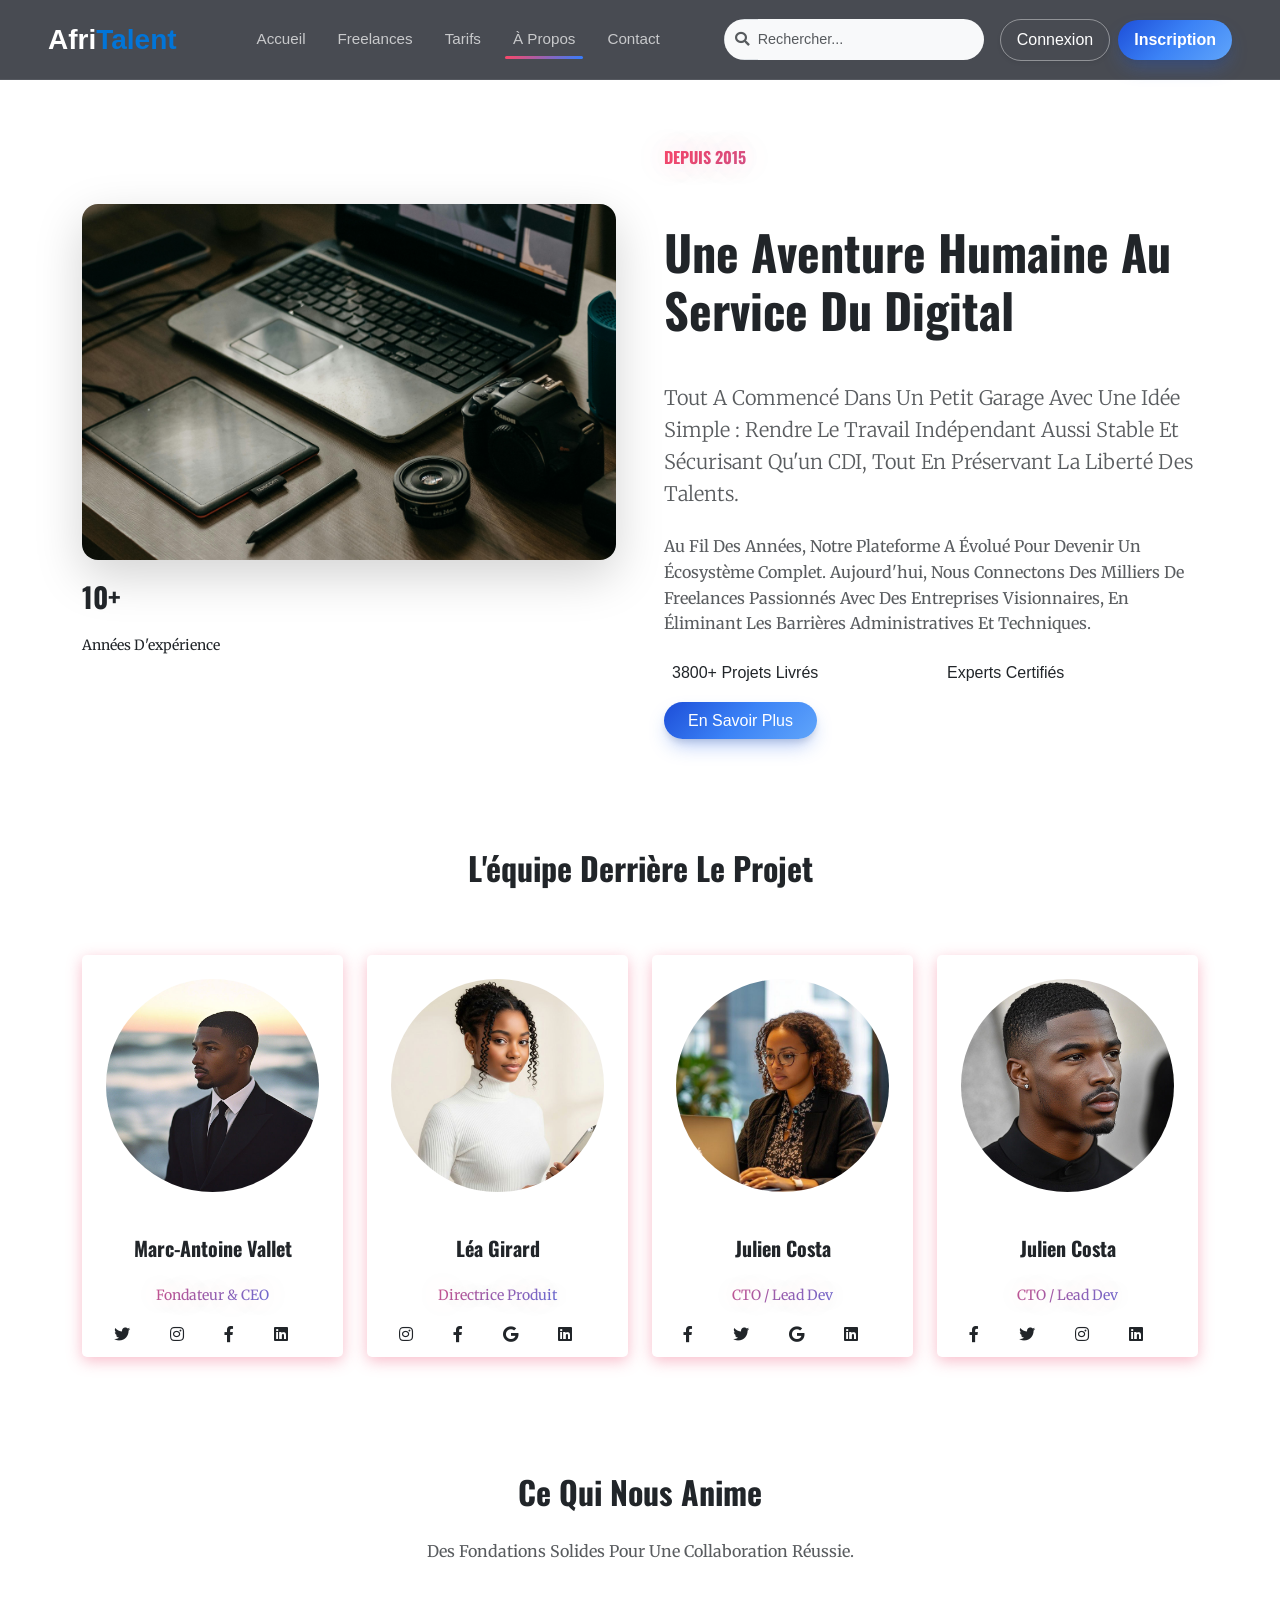
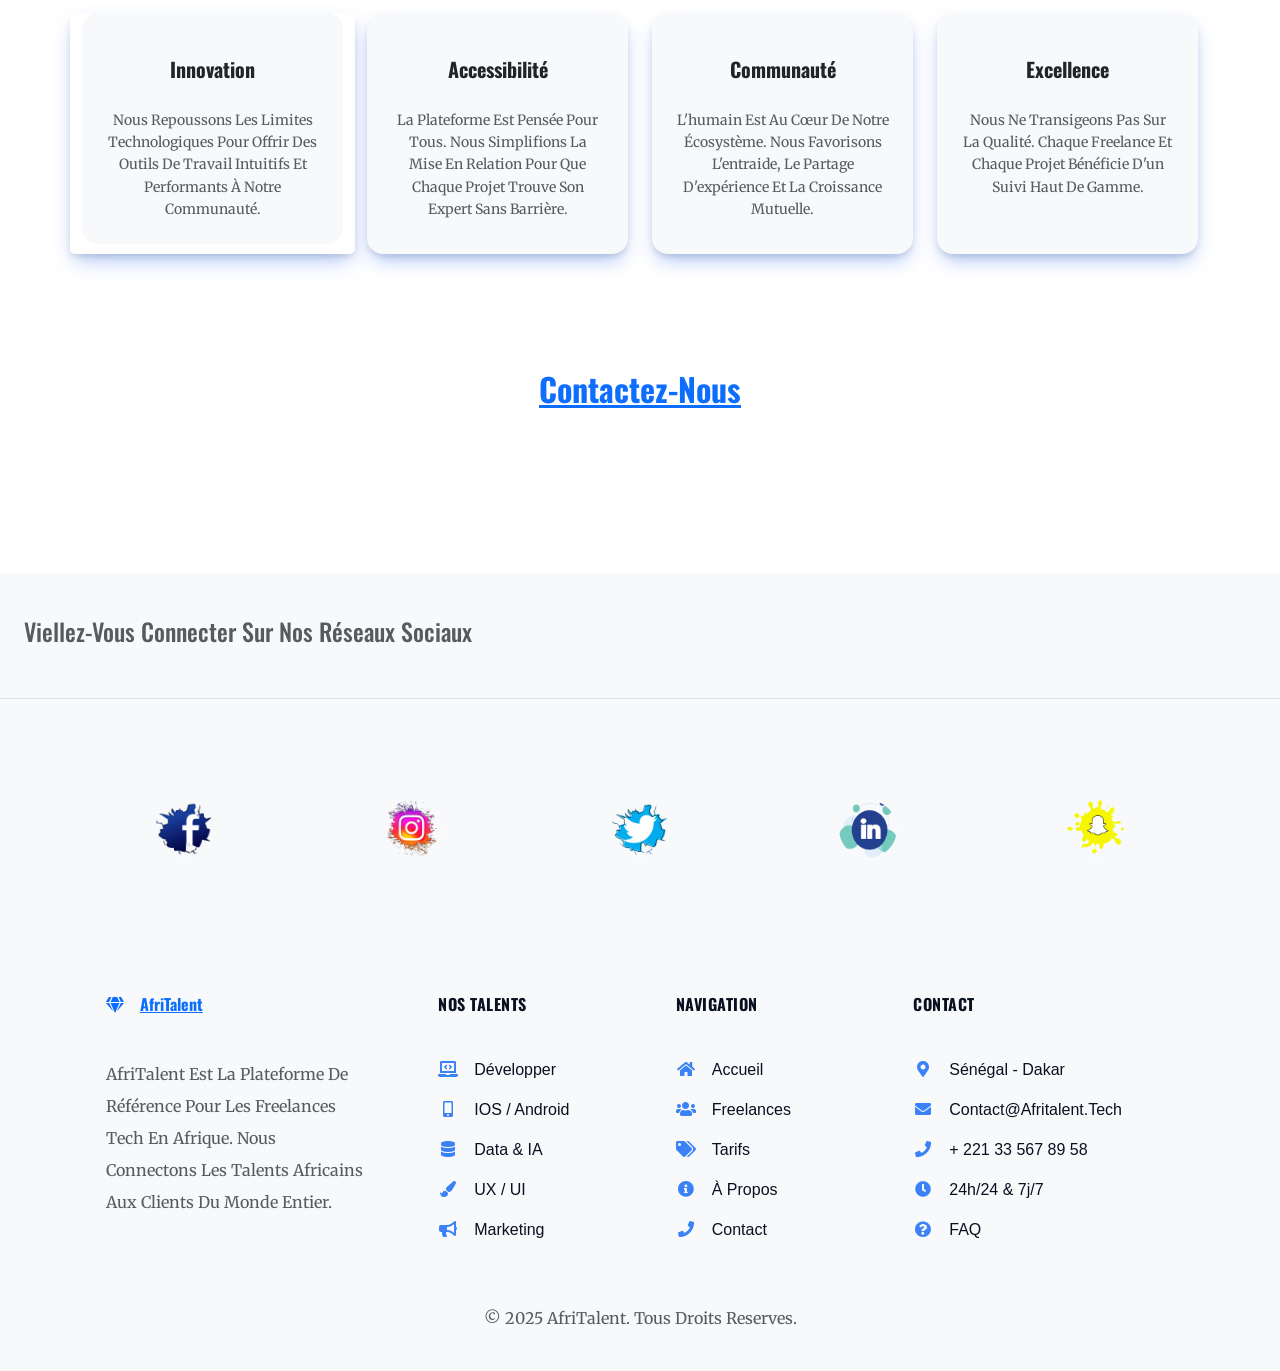
==== commit 44f29ff7: "CSS : responsive design mobile et tablette, media queries" ====
--- a/about.html
+++ b/about.html
@@ -6,9 +6,10 @@
     <title>AfriTalent</title> 
     <link rel="icon" href="images/favicon.ico.jfif" type="image/x-icon">
     <!-- Bootstrap 5 via CDN : feuille de style --> 
-    <link href="https://cdn.jsdelivr.net/npm/bootstrap@5.3.0/dist/css/bootstrap.min.css" rel="stylesheet"> 
+    <link href="https://cdn.jsdelivr.net/npm/bootstrap@5.3.0/dist/css/bootstrap.min.css" rel="stylesheet">   
     <!-- Votre feuille de style personnelle --> 
     <link rel="stylesheet" href="css/style.css">
+    <link rel="stylesheet" href="css/responsive.css">
     <!-- Fonts Google --> 
     <link rel="preconnect" href="https://fonts.googleapis.com">
     <link rel="preconnect" href="https://fonts.gstatic.com" crossorigin>
@@ -260,57 +261,52 @@
             </div>
         </div>
         <!-- div: Links  -->
-        <div class="">
-            <div class="container text-center text-md-start mt-5">
-                <!-- Grid row -->
-                <div class="row mt-3">
-                <!-- Grid column -->
+        <div class="container">
+            <div class="row mt-3">
+            
                 <div class="col-md-3 col-lg-4 col-xl-3 mx-auto mb-4">
-                    <!-- Content -->
-                    <h6 class="text-uppercase fw-bold mb-4"><i class="fas fa-gem me-3"></i>AfriTalent</h6>
-                    <p>AfriTalent est la plateforme de reference pour les freelances tech en Afrique. 
-                        Nous connectons les talents africains aux clients du monde entier.</p>
-                </div>
-                <!-- Grid column -->
+                    <h6 class="text-uppercase fw-bold mb-4 text-blue-talent">
+                        <a href="index.html"><i class="fas fa-gem me-3 t-done"></i>AfriTalent</a>
+                    </h6>
+                    <p class=" lh-lg">
+                        AfriTalent est la plateforme de référence pour les freelances tech en Afrique. 
+                        Nous connectons les talents africains aux clients du monde entier.
+                    </p>
+                </div>
+                
                 <div class="col-md-2 col-lg-2 col-xl-2 mx-auto mb-4">
-                    <!-- Links -->
-                    <h6 class="text-uppercase fw-bold mb-4">Nos Talents</h6>
-                    <ul>
-                        <li><a href="developpement-web.html" class="text-reset"><i class="fas fa-laptop-code me-3"></i>Développer</a></li>
-                        <li><a href="mobile.html" class="text-reset"><i class="fas fa-mobile-alt me-3"></i>iOS / Android</a></li>
-                        <li><a href="data-science.html" class="text-reset"><i class="fas fa-database me-3"></i>Data & IA</a></li>
-                        <li><a href="design-ux-ui.html" class="text-reset"><i class="fas fa-paint-brush me-3"></i>UX / UI</a></li>
-                        <li><a href="marketing-digital.html" class="text-reset"><i class="fas fa-bullhorn me-3"></i>Marketing </a></li>
+                    <h6 class="text-uppercase fw-bold mb-4 footer-heading">Nos Talents</h6>
+                    <ul class="list-unstyled footer-links">
+                        <li class="mb-3"><a href="developpement-web.html" class="text-reset"><i class="fas fa-laptop-code me-3 icon-width"></i>Développer</a></li>
+                        <li class="mb-3"><a href="mobile.html" class="text-reset"><i class="fas fa-mobile-alt me-3 icon-width"></i>iOS / Android</a></li>
+                        <li class="mb-3"><a href="data-science.html" class="text-reset"><i class="fas fa-database me-3 icon-width"></i>Data & IA</a></li>
+                        <li class="mb-3"><a href="design-ux-ui.html" class="text-reset"><i class="fas fa-paint-brush me-3 icon-width"></i>UX / UI</a></li>
+                        <li class="mb-3"><a href="marketing-digital.html" class="text-reset"><i class="fas fa-bullhorn me-3 icon-width"></i>Marketing</a></li>
                     </ul>
                 </div>
-                <!-- Grid column -->
-        
-                <!-- Grid column -->
+            
                 <div class="col-md-3 col-lg-2 col-xl-2 mx-auto mb-4">
-                    <!-- Links -->
-                    <h6 class="text-uppercase fw-bold mb-4">Navigation</h6>
-                    <ul>
-                        <li><a href="index.html" class="text-reset"><i class="fas fa-home"></i>Accueil</a></li>
-                        <li><a href="freelances.html" class="text-reset"><i class="fas fa-users"></i>Freelances</a></li>
-                        <li><a href="tarifs.html" class="text-reset"><i class="fas fa-tags"></i>Tarifs</a></li>
-                        <li><a href="about.html" class="text-reset"><i class="fas fa-info-circle"></i>À propos</a></li>
-                        <li><a href="contact.html" class="text-reset"><i class="fas fa-phone"></i>Contact</a></li>
+                    <h6 class="text-uppercase fw-bold mb-4 footer-heading">Navigation</h6>
+                    <ul class="list-unstyled footer-links">
+                        <li class="mb-3"><a href="index.html" class="text-reset"><i class="fas fa-home me-3 icon-width"></i>Accueil</a></li>
+                        <li class="mb-3"><a href="freelances.html" class="text-reset"><i class="fas fa-users me-3 icon-width"></i>Freelances</a></li>
+                        <li class="mb-3"><a href="tarifs.html" class="text-reset"><i class="fas fa-tags me-3 icon-width"></i>Tarifs</a></li>
+                        <li class="mb-3"><a href="about.html" class="text-reset"><i class="fas fa-info-circle me-3 icon-width"></i>À propos</a></li>
+                        <li class="mb-3"><a href="contact.html" class="text-reset"><i class="fas fa-phone me-3 icon-width"></i>Contact</a></li>
                     </ul>
                 </div>
-                <!-- Grid column -->
-        
-                <!-- Grid column -->
+                
                 <div class="col-md-4 col-lg-3 col-xl-3 mx-auto mb-md-0 mb-4">
-                    <!-- Links -->
-                    <h6 class="text-uppercase fw-bold mb-4">Contact</h6>
-                    <ul>
-                        <li><a href="https://www.google.com/maps/place/Dakar,+Senegal" class="text-reset"><i class="fas fa-home me-3"></i>senegal - Dakar</a></li>
-                        <li><a href="mailto:contact@afritalent.tech" class="text-reset"><i class="fas fa-envelope me-3"></i>contact@afritalent.tech</a></li>
-                        <li><a href="tel:+221335678958" class="text-reset"><i class="fas fa-phone me-3"></i> + 221 33 567 89 58</a></li>
-                        <li><a href="tel:+221335678958" class="text-reset"><i class="fas fa-print me-3"></i> + 221 33 567 89 58</a></li>
-                        <li><a href="horaire.html" class="text-reset"><i class="fas fa-clock me-3"></i>24h/24 & 7j/7</a></li>
+                    <h6 class="text-uppercase fw-bold mb-4 footer-heading">Contact</h6>
+                    <ul class="list-unstyled footer-links">
+                        <li class="mb-3"><a href="http://maps.google.com" target="_blank" class="text-reset"><i class="fas fa-map-marker-alt me-3 icon-width"></i>Sénégal - Dakar</a></li>
+                        <li class="mb-3"><a href="mailto:contact@afritalent.tech" class="text-reset"><i class="fas fa-envelope me-3 icon-width"></i>contact@afritalent.tech</a></li>
+                        <li class="mb-3"><a href="tel:+221335678958" class="text-reset"><i class="fas fa-phone me-3 icon-width"></i>+ 221 33 567 89 58</a></li>
+                        <li class="mb-3"><a href="horaire.html" class="text-reset"><i class="fas fa-clock me-3 icon-width"></i>24h/24 & 7j/7</a></li>
+                        <li class="mb-3"><a href="faq.html" class="text-reset"><i class="fas fa-question-circle me-3 icon-width"></i>FAQ</a></li>
                     </ul>
                 </div>
+
             </div>
         </div>
         <!-- div: Links  -->
@@ -318,7 +314,7 @@
         <!-- Copyright -->
 
         <div class="container py-4"> 
-            <p>&copy; 2025 AfriTalent. Tous droits reserves.</p> 
+            <p class="text-center">&copy; 2025 AfriTalent. Tous droits reserves.</p> 
         </div> 
         <!-- Copyright -->
     </footer>
--- a/css/style.css
+++ b/css/style.css
@@ -183,7 +183,7 @@
     filter: brightness(1.1);
     
 }
-/* --- AJUSTEMENT RESPONSIVE MOBILE --- */
+/* -- AJUSTEMENT RESPONSIVE MOBILE -- */
 
 h1, h2, h3, h4, h5, h6 {
     font-family: Oswald, sans-serif;
@@ -199,23 +199,7 @@
 a:hover{
     color: var(--primary-color);
 }
-.social-media{
-    padding: 100px 0;
-}
-.social-icones img{
-    width: 60px;
-    transition: 0.5s;
-}
-.social-icones a:hover img{
-    transform: translateY(-10px);
-}
-.nos-reseaux{
-    display: flex;
-    justify-content: center;
-    align-items: center;
-    text-align: center;
-    justify-content: space-between;
-}
+
 /* stylise mon section hero */
 
 body {
@@ -249,8 +233,6 @@
     background-size: cover;
     background-position: center;
     height: 100vh;
-    /* color: white; */
-    /* text-align: center; */
 }
 
 .text-gradient {
@@ -340,9 +322,9 @@
     background-repeat: no-repeat;
     border-radius: 24px;
     padding: 40px;
-    height: 320px; /* Hauteur fixe uniforme pour donner du style */
+    height: 320px;
     display: flex;
-    align-items: flex-end; /* Aligne le texte en bas de la carte */
+    align-items: flex-end; 
     overflow: hidden;
     border: 1px solid rgba(255, 255, 255, 0.08);
     box-shadow: 0 20px 40px rgba(0, 0, 0, 0.4);
@@ -508,6 +490,7 @@
 .bg-purple { background: #8b5cf6; }
 .bg-blue { background: #3b82f6; }
 .bg-green { background: #10b981; }
+
 /*styliser section TÉMOIGNAGES */
 .bg-dark-section {
     background-color: #0E1322 !important; /* Assure un fond sombre et profond */
@@ -593,7 +576,62 @@
 .custom-carousel-btn:hover {
     opacity: 1;
 }
-/* --- Style principal du titre H1 --- */
+/*SECTION STATISTIQUES */
+.bg-dark-stats {
+    position: relative;
+}
+
+/* Style de chaque carte de statistique */
+.stat-card {
+    background: linear-gradient(145deg, #131927 0%, #1a2333 100%);
+    border: 1px solid rgba(255, 255, 255, 0.05);
+    padding: 40px 30px;
+    border-radius: 24px;
+    box-shadow: 0 15px 35px rgba(0, 0, 0, 0.3);
+    transition: all 0.4s cubic-bezier(0.16, 1, 0.3, 1);
+}
+
+/* Petites icônes au-dessus des chiffres */
+.stat-icon i {
+    font-size: 1.5rem;
+    color: rgba(255, 255, 255, 0.4);
+    margin-bottom: 15px;
+    transition: color 0.3s ease;
+}
+
+.stat-number {
+    font-size: 3.5rem;
+    font-weight: 800;
+    letter-spacing: -1px;
+    background: linear-gradient(135deg, #2563eb 0%, #06b6d4 100%);
+    -webkit-background-clip: text;
+    -webkit-text-fill-color: transparent;
+    line-height: 1.1;
+    margin-bottom: 10px;
+}
+
+/* Texte sous le chiffre */
+.stat-label {
+    color: rgba(255, 255, 255, 0.7);
+    font-size: 1rem;
+    font-weight: 600;
+    text-uppercase: uppercase;
+    letter-spacing: 0.5px;
+}
+
+/* Soufflé lumineux bleu au survol */
+.stat-card:hover {
+    transform: translateY(-6px);
+    border-color: rgba(59, 130, 246, 0.4);
+    box-shadow: 0 20px 40px rgba(37, 99, 235, 0.15); /* Halo bleu discret sous la carte */
+}
+
+.stat-card:hover .stat-icon i {
+    color: #06b6d4; /* L'icône s'allume en turquoise au survol */
+}
+
+
+/* Styliser freelance  */
 .page-title-freelance {
     font-size: 3rem; 
     font-weight: 800; 
@@ -641,8 +679,9 @@
     gap: 20px;
     margin-top: 50px;
     margin-bottom: 50px;
-     cursor: pointer;
+    cursor: pointer;
     transition: transform 0.3s ease, box-shadow 0.3s ease;
+    text-align: center;
 }
 .container-card .card:hover {
     transform: translateY(-10px);
@@ -689,6 +728,7 @@
 .plus-freelance{
     margin-top: 50px;
     transition: transform 0.3s ease, box-shadow 0.3s ease;
+    text-align: center;
 
 }
 .plus-freelance a {
@@ -1109,11 +1149,85 @@
     font-size: 1.3rem;
 }
 /* footer */
+.social-media{
+    padding: 100px 0;
+}
+.social-icones img{
+    width: 60px;
+    height: 60px;
+    border-radius: 50%;
+    border: 1px solid rgba(255, 255, 255, 0.08);
+    color: rgba(255, 255, 255, 0.6) !important; 
+    font-size: 1.2rem;
+    text-decoration: none;
+    transition: all 0.3s cubic-bezier(0.16, 1, 0.3, 1);
+}
+.social-icones a:hover img{
+    transform: translateY(-10px);
+    color: #ffffff !important;
+    transform: translateY(-4px); 
+    background: linear-gradient(135deg, #2563eb 0%, #06b6d4 100%); 
+    border-color: transparent;
+    box-shadow: 0 10px 20px rgba(37, 99, 235, 0.4); 
+}
+.nos-reseaux{
+    display: flex;
+    justify-content: center;
+    align-items: center;
+    text-align: center;
+    justify-content: space-between;
+}
+.social-media-section {
+    border-top: 1px solid rgba(255, 255, 255, 0.03); /* Ligne de séparation très subtile */
+}
+
 footer div ul li{
     list-style: none;
 }
 footer div ul li a{
     color: var(--text-white);
     text-decoration: none;
-    transition: color 0.3s ease;
+    transition: color 0.3s ease;$
+
+}
+.bg-dark-footer {
+    background-color: #090d16 !important; 
+    border-top: 1px solid rgba(255, 255, 255, 0.05);
+}
+
+/* Couleur de ton Bleu Tech pour le titre principal */
+.text-blue-talent {
+    color: #3b82f6 !important;
+}
+
+/* Titres des colonnes avec une petite bordure discrète */
+.footer-heading {
+    color: var(--bg-dark-color);
+    letter-spacing: 0.5px;
+    position: relative;
+}
+
+/* Force les icônes à avoir la même emprise pour un alignement de texte parfait */
+.icon-width {
+    width: 20px;
+    text-align: center;
+    color: #3b82f6; 
+}
+
+/* Liens du footer plus doux (gris) qui passent au blanc/bleu au survol */
+.footer-links a {
+    color: var(--bg-dark-color) !important;
+    text-decoration: none;
+    
+    transition: all 0.2s ease-in-out;
+    display: inline-block;
+}
+
+.footer-links a:hover {
+    color: var(--bg-dark-color)!important;
+    transform: translateX(4px); 
+}
+
+.footer-links a:hover .icon-width {
+    color: #06b6d4; 
 }
--- a/css/responsive.css
+++ b/css/responsive.css
@@ -0,0 +1,196 @@
+/* responsive  */
+@media (max-width: 1199.98px) {
+  .navbar-nav {
+    padding: 1rem 0;
+    border-top: 1px solid rgba(255, 255, 255, 0.1);
+    margin-top: 1rem;
+  }
+  
+  .search-navbar {
+    width: 100%;
+  }
+}
+@keyframes float {
+    0% { transform: translateY(0px); }
+    50% { transform: translateY(-10px); }
+    100% { transform: translateY(0px); }
+}
+/* Ajustement responsive pour les petits écrans (mobile) */
+@media (max-width: 576px) {
+    .stat-number {
+        font-size: 2.8rem; /* Un poil plus petit sur petit mobile pour éviter les coupures */
+    }
+    .stat-card {
+        padding: 30px 20px;
+    }
+}
+
+/* Responsive pour les smartphones et tablettes */
+@media (max-width: 992px) {
+    .bento-grid {
+        grid-template-columns: 1fr;
+    }
+    .bento-1, .bento-2, .bento-3, .bento-4 {
+        grid-column: span 1;
+        height: 280px;
+    }
+}
+@media (max-width: 768px) {
+    .page-title-freelance {
+        font-size: 2.2rem; 
+    }
+    .subtitle-freelance {
+        font-size: 1rem;
+    }
+}
+/*MODE MOBILE (Écrans inférieurs à 767px — Testé pour 375px)*/
+@media (max-width: 767.98px) {
+    /* 1. Typographie Expressive adaptée au Mobile */
+    .hero-title, .display-3 {
+        font-size: 2.2rem !important; /* On réduit le titre pour éviter qu'il coupe */
+        line-height: 1.3;
+    }
+    
+    #hero-premium {
+        padding: 60px 0;
+        text-align: center; /* Centre le texte sur mobile pour un meilleur look */
+    }
+
+    /* 2. Ajustement des boutons du Hero */
+    .core-buttons {
+        flex-direction: column; /* Aligne les boutons l'un sous l'autre */
+        gap: 12px !important;
+    }
+    
+    .core-buttons .btn {
+        width: 100%; /* Les boutons prennent toute la largeur sur smartphone */
+    }
+
+    /* 3. Visuel Asymétrique du Hero */
+    .hero-image-wrapper {
+        padding-left: 0;
+        margin-top: 40px;
+    }
+    
+    .hero-img-asymmetric {
+        transform: none !important; /* On enlève l'inclinaison 3D sur mobile */
+        border-radius: 16px;
+    }
+    
+    /* On masque ou réduit les badges flottants pour ne pas surcharger le 375px */
+    .floating-card {
+        padding: 8px 12px;
+        font-size: 0.75rem;
+    }
+    .card-1 { top: -10px; left: 10px; }
+    .card-2 { bottom: -10px; right: 10px; }
+
+    /* 4. Bento Grid sur Mobile */
+    .bento-grid {
+        grid-template-columns: 1fr !important; /* 1 seule colonne obligatoire */
+        gap: 16px;
+    }
+    
+    .bento-1, .bento-2, .bento-3, .bento-4 {
+        grid-column: span 1 !important; /* Tout le monde prend 100% de large */
+        height: 260px; /* Un peu moins haut sur mobile */
+        padding: 25px;
+    }
+
+    /* 5. Témoignages (Carousel) */
+    .testimonial-bubble {
+        padding: 30px 20px;
+        border-radius: 20px;
+    }
+    
+    .testimonial-text {
+        font-size: 1rem !important;
+    }
+    
+    /* 6. Ajustement de la Navbar Mobile */
+    .custom-navbar .collapse {
+        background: #0B0F19; /* Fond opaque pour le menu déroulant mobile */
+        padding: 20px;
+        border-radius: 12px;
+        margin-top: 10px;
+        border: 1px solid rgba(255, 255, 255, 0.08);
+    }
+    
+    .search-navbar {
+        width: 100%;
+        margin-bottom: 15px !important;
+    }
+}
+
+@media (min-width: 768px) and (max-width: 1199.98px) {
+    .hero-title, .display-3 {
+        font-size: 3rem !important;
+    }
+
+    #hero-premium {
+        padding: 80px 0;
+    }
+
+    .bento-grid {
+        grid-template-columns: repeat(2, 1fr) !important;
+        gap: 20px;
+    }
+
+    .bento-1, .bento-4 {
+        grid-column: span 2 !important; /* Les grandes restent grandes */
+    }
+    
+    .bento-2, .bento-3 {
+        grid-column: span 1 !important; /* Les petites se mettent côte à côte */
+    }
+    
+    /* Ajustement du visuel de droite */
+    .hero-img-asymmetric {
+        transform: perspective(1000px) rotateY(-3deg) rotateX(3deg); /* Inclinaison adoucie */
+    }
+}
+
+@media (min-width: 1200px) {
+    .container {
+        max-width: 1140px;
+    }
+}
+@media (max-width: 767.98px) {
+    
+    /* Réduction de la taille des stats pour éviter les retours à la ligne vilains */
+    .stat-number {
+        font-size: 2.6rem !important;
+        margin-bottom: 5px;
+    }
+    
+    .stat-card {
+        padding: 25px 15px !important;
+        border-radius: 18px !important;
+    }
+
+    .stat-label {
+        font-size: 0.85rem !important;
+    }
+
+    /* Espacement et centrage des réseaux sociaux sur petit écran */
+    .social-wrapper {
+        gap: 12px !important; /* On resserre un peu les cercles */
+    }
+    
+    .social-circle {
+        width: 38px !important;  /* Cercles légèrement plus petits sur mobile */
+        height: 38px !important;
+        font-size: 1rem !important;
+    }
+}
+
+@media (min-width: 768px) and (max-width: 1199.98px) {
+    
+    .stat-number {
+        font-size: 3rem !important;
+    }
+    
+    .stat-card {
+        padding: 30px 20px !important;
+    }
+}
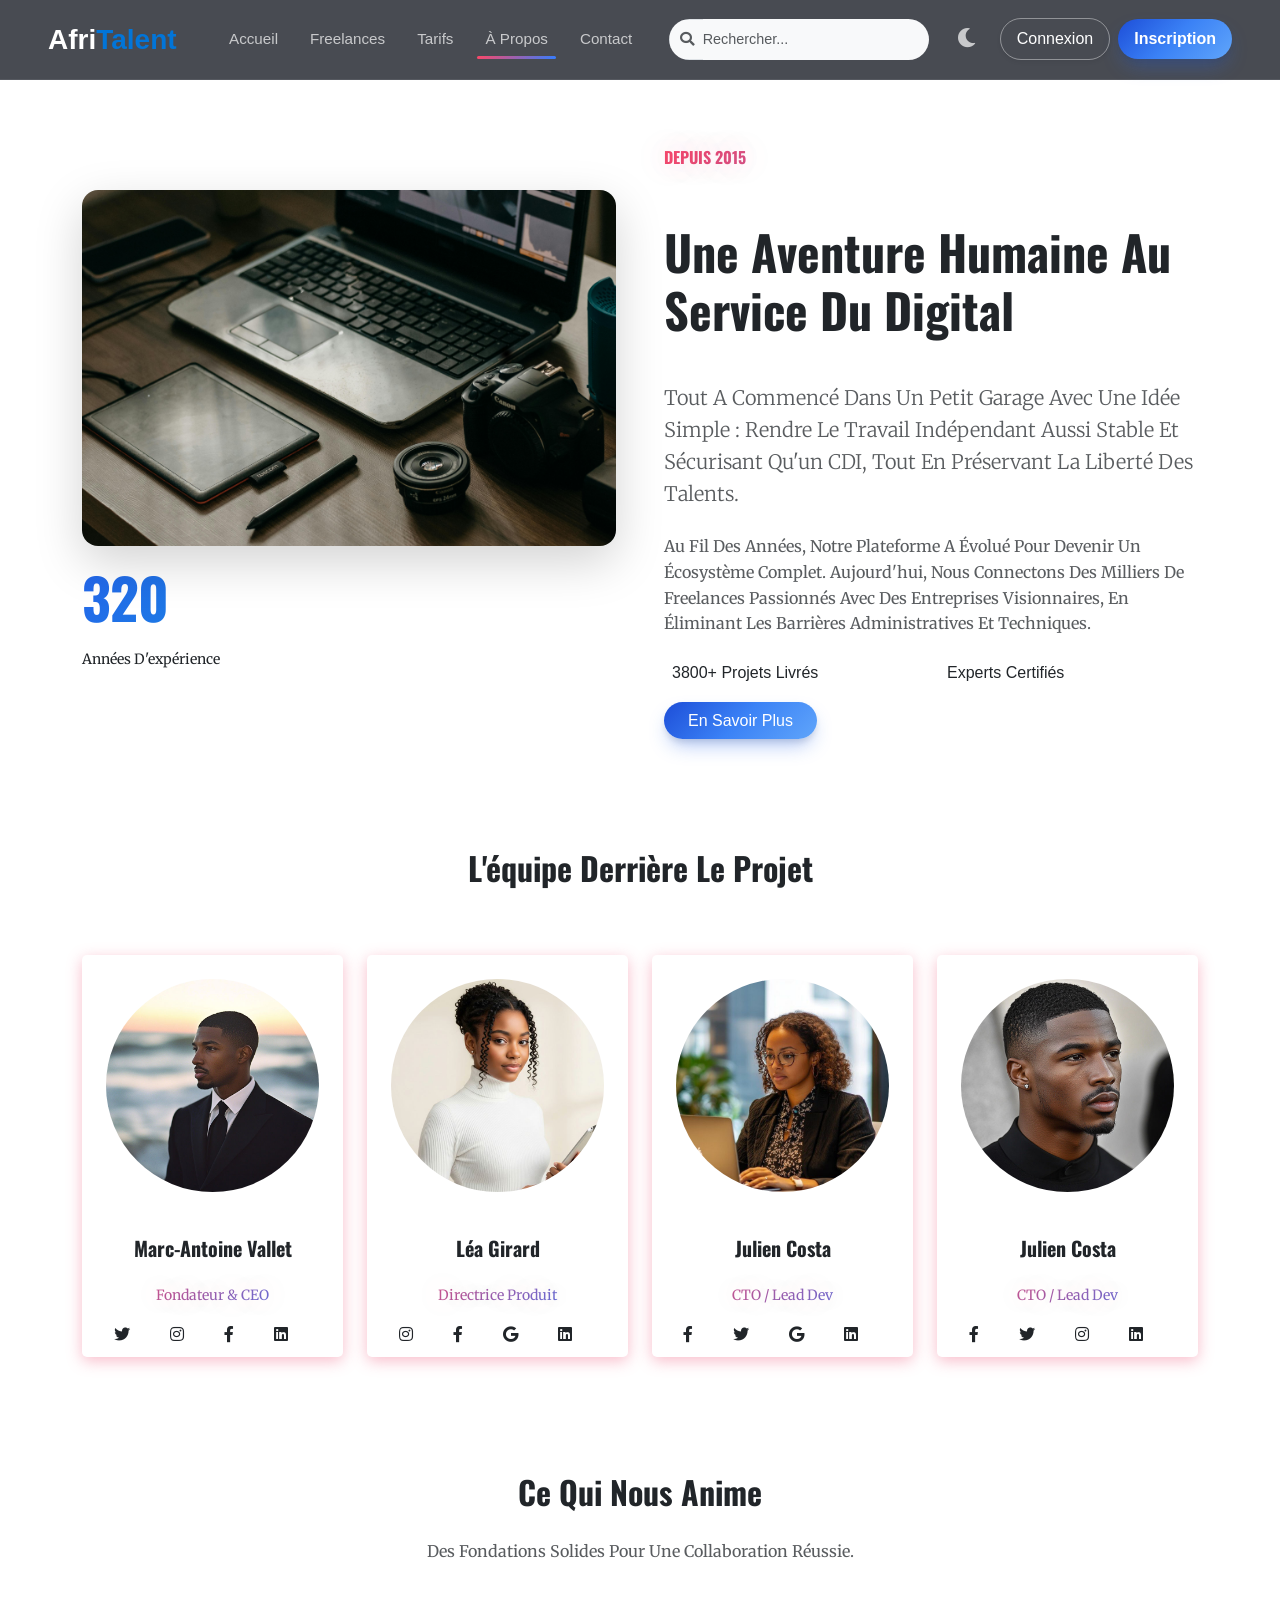
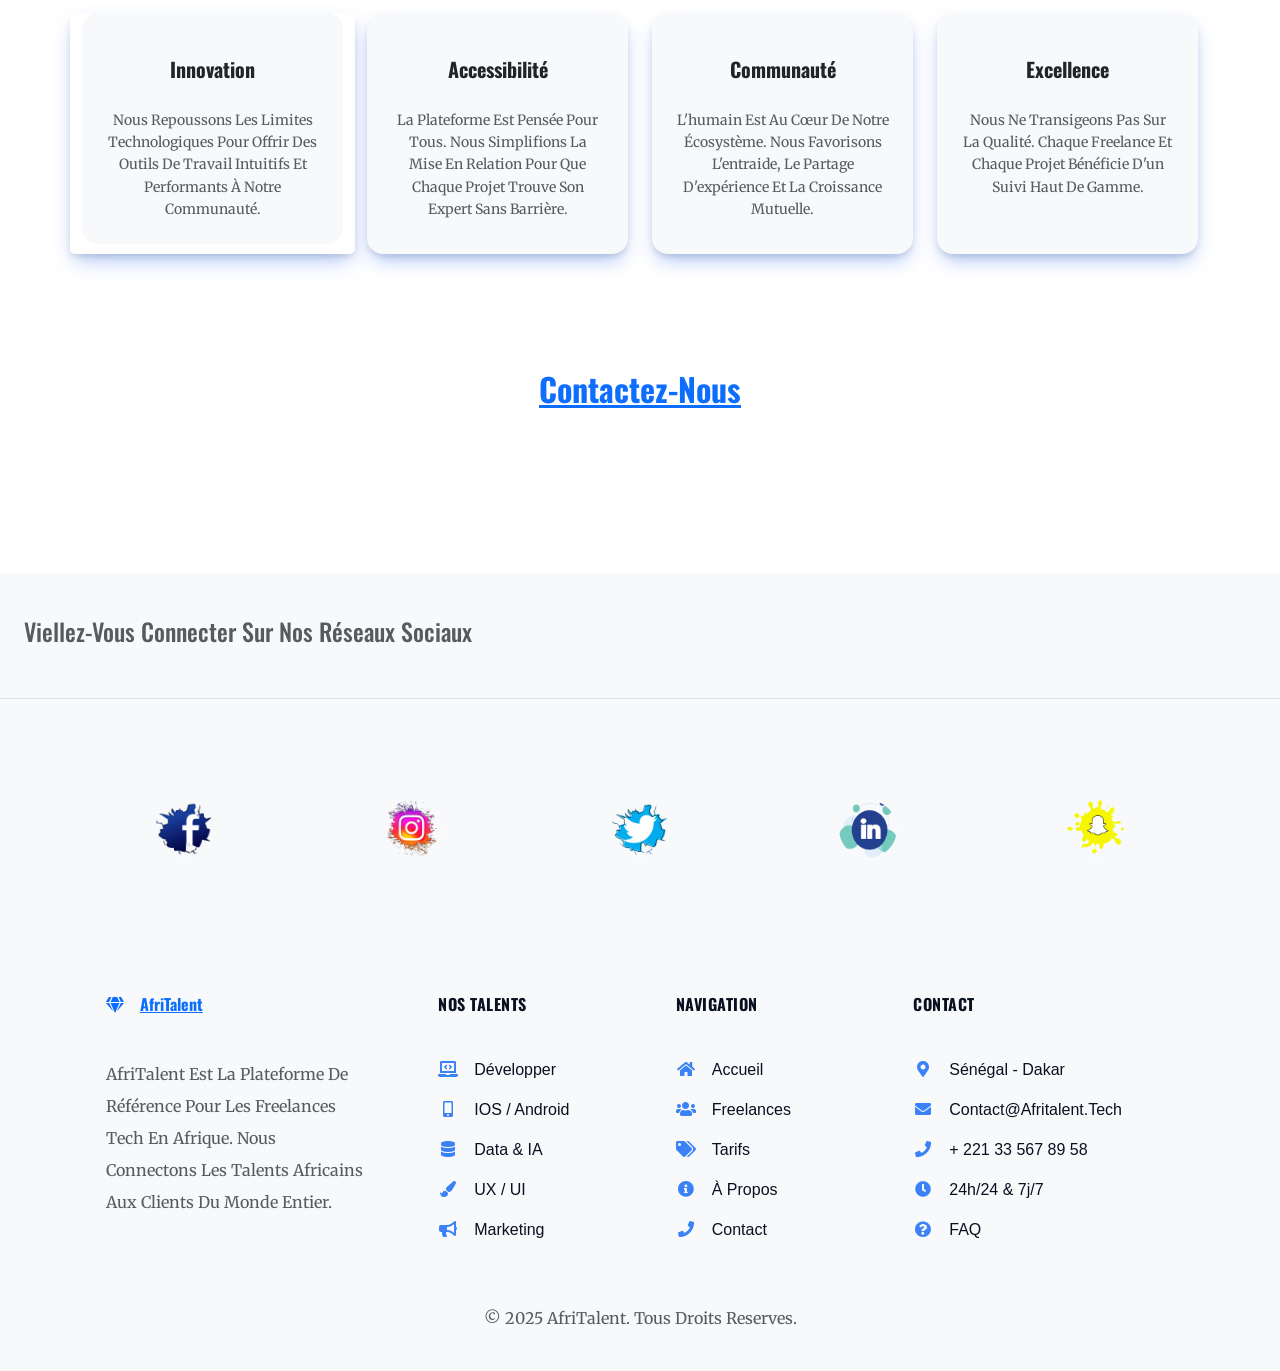
==== commit 37bc86a2: "JS : compteurs animés au scroll et animations fade-in des sections" ====
--- a/about.html
+++ b/about.html
@@ -53,6 +53,9 @@
                     </form>
 
                     <div class="buton  d-flex align-items-center gap-2">
+                        <button id="theme-toggle" class="btn theme-btn-style me-1" aria-label="Changer de thème">
+                            <i class="fas fa-moon" id="theme-icon"></i>
+                        </button>
                         <a href="connexion.html" class="btns-connexion btn-outline-light rounded-pill px-3 shadow-sm">Connexion</a>
                         <a href="inscription.html" class="btn-inscription btn-outline-light rounded-pill px-3 shadow-sm">Inscription</a>
                     </div>
@@ -73,7 +76,7 @@
                                 class="img-fluid rounded-4 shadow-lg" 
                                 alt="L'équipe au travail">
                             <div>
-                                <h3 class="fw-bold mb-0">10+</h3>
+                                <h3 class="fw-bold mb-0 stat-number" data-target="320">0</h3>
                                 <p class="mb-0 small">Années d'expérience</p>
                             </div>
                         </div>
@@ -319,6 +322,10 @@
         <!-- Copyright -->
     </footer>
     <!-- Footer -->
+         <!-- Bouton Retour en haut -->
+    <button id="back-to-top" class="btn btn-primary shadow" style="display: none; position: fixed; bottom: 20px; right: 20px; z-index: 1000;">
+        <i class="fas fa-arrow-up"></i>
+    </button>
     <!-- Bootstrap 5 via CDN : script JavaScript --> 
     <script src="https://cdn.jsdelivr.net/npm/bootstrap@5.3.0/dist/js/bootstrap.bundle.min.js"></script> 
 
--- a/css/style.css
+++ b/css/style.css
@@ -401,7 +401,7 @@
     background-position: center;
 }
 
-/* ⚡ EFFETS HOVER MAGIQUES (Zoom arrière et illumination bleue) ⚡ */
+/* EFFETS HOVER MAGIQUES (Zoom arrière et illumination bleue)  */
 .bento-card:hover {
     transform: translateY(-8px);
     border-color: rgba(59, 130, 246, 0.5);
@@ -589,6 +589,7 @@
     border-radius: 24px;
     box-shadow: 0 15px 35px rgba(0, 0, 0, 0.3);
     transition: all 0.4s cubic-bezier(0.16, 1, 0.3, 1);
+    cursor: pointer;
 }
 
 /* Petites icônes au-dessus des chiffres */
@@ -597,6 +598,7 @@
     color: rgba(255, 255, 255, 0.4);
     margin-bottom: 15px;
     transition: color 0.3s ease;
+    cursor: pointer;
 }
 
 .stat-number {
--- a/css/responsive.css
+++ b/css/responsive.css
@@ -24,7 +24,6 @@
         padding: 30px 20px;
     }
 }
-
 /* Responsive pour les smartphones et tablettes */
 @media (max-width: 992px) {
     .bento-grid {
@@ -178,12 +177,11 @@
     }
     
     .social-circle {
-        width: 38px !important;  /* Cercles légèrement plus petits sur mobile */
+        width: 38px !important; 
         height: 38px !important;
         font-size: 1rem !important;
     }
 }
-
 @media (min-width: 768px) and (max-width: 1199.98px) {
     
     .stat-number {
@@ -193,4 +191,34 @@
     .stat-card {
         padding: 30px 20px !important;
     }
-}+}
+/* Style de base du bouton toggle dans la navbar */
+.theme-btn-style {
+    background: transparent;
+    border: none;
+    color: rgba(255, 255, 255, 0.7);
+    font-size: 1.2rem;
+    padding: 8px 12px;
+    cursor: pointer;
+    transition: color 0.3s ease, transform 0.2s ease;
+}
+
+.theme-btn-style:hover {
+    color: #3b82f6; 
+    transform: scale(1.1);
+}
+.navbar-scrolled {
+    padding: 5px; 
+    background-color: #000 !important;
+    box-shadow: 0 4px 10px rgba(0,0,0,0.3);
+}
+.fade-in {
+    opacity: 0;
+    transform: translateY(30px); /* Légère remontée */
+    transition: all 0.8s ease-out;
+}
+
+.fade-in.visible {
+    opacity: 1;
+    transform: translateY(0);
+}
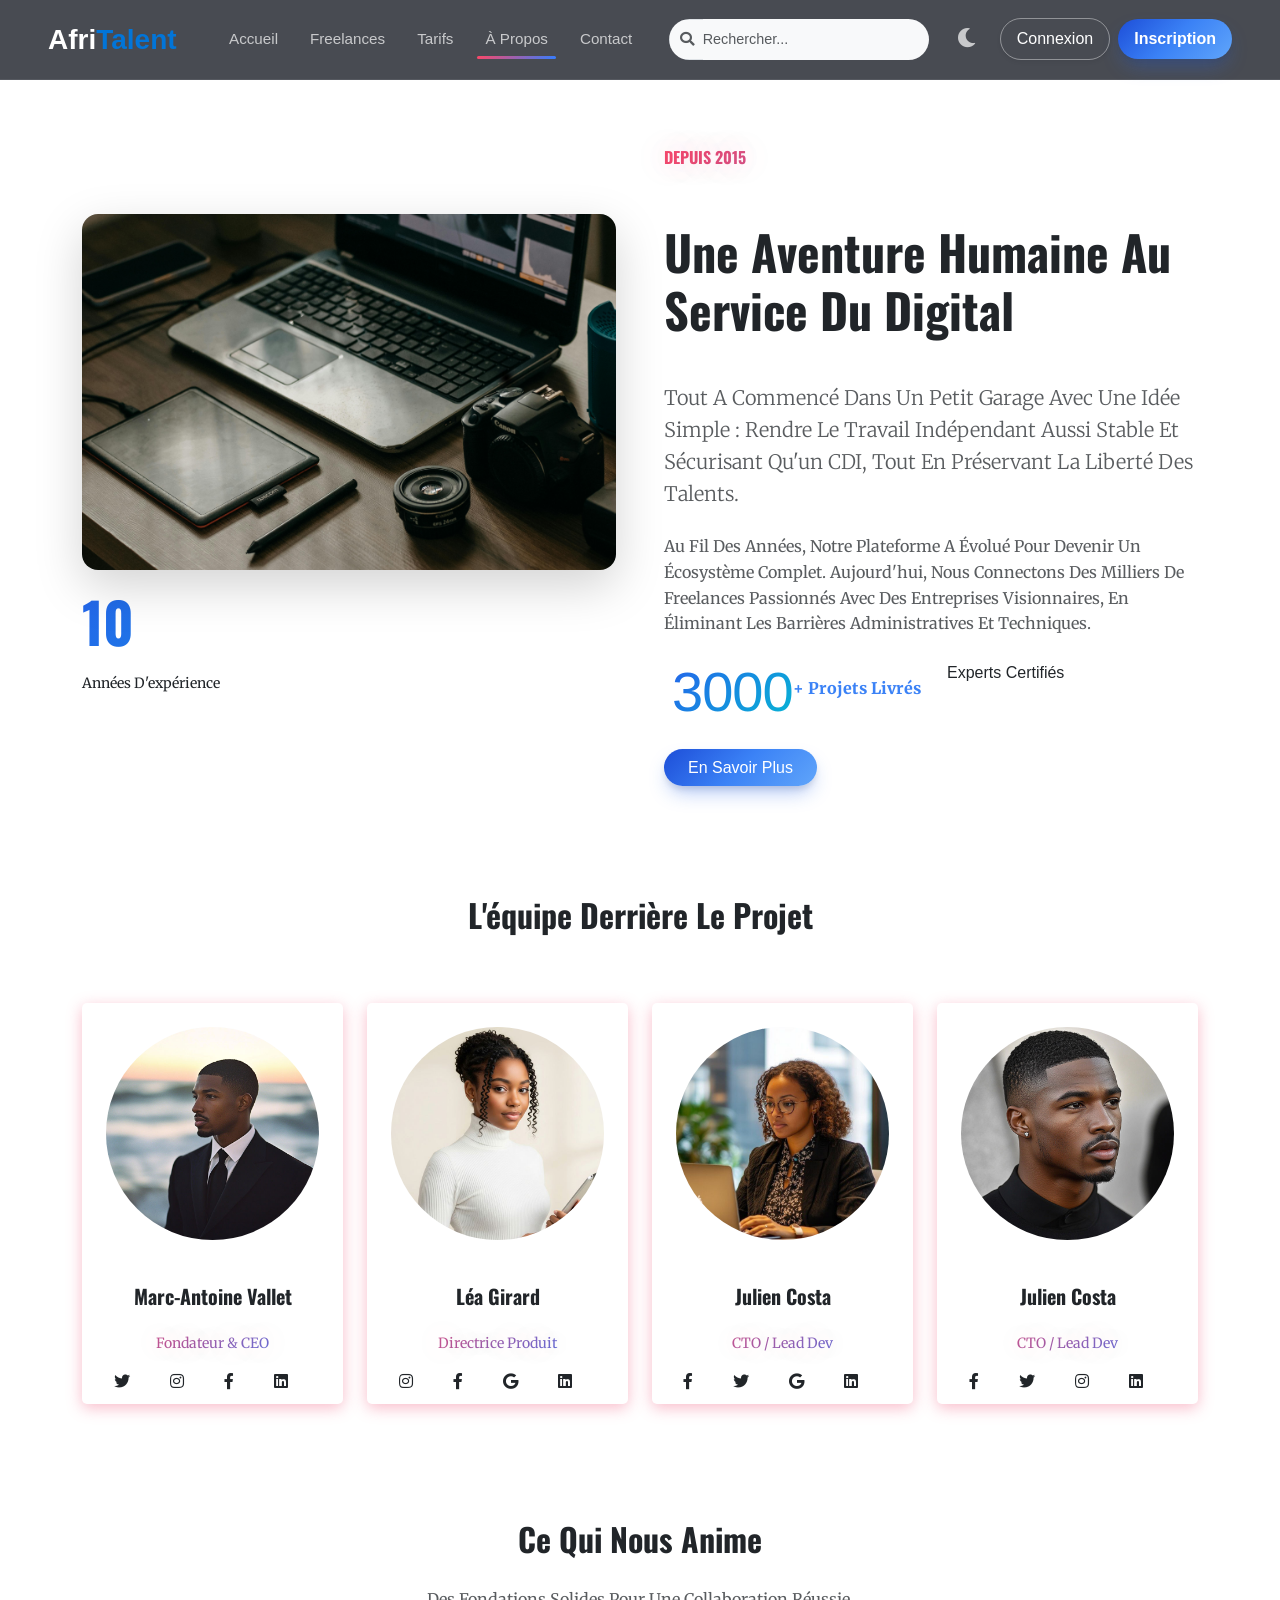
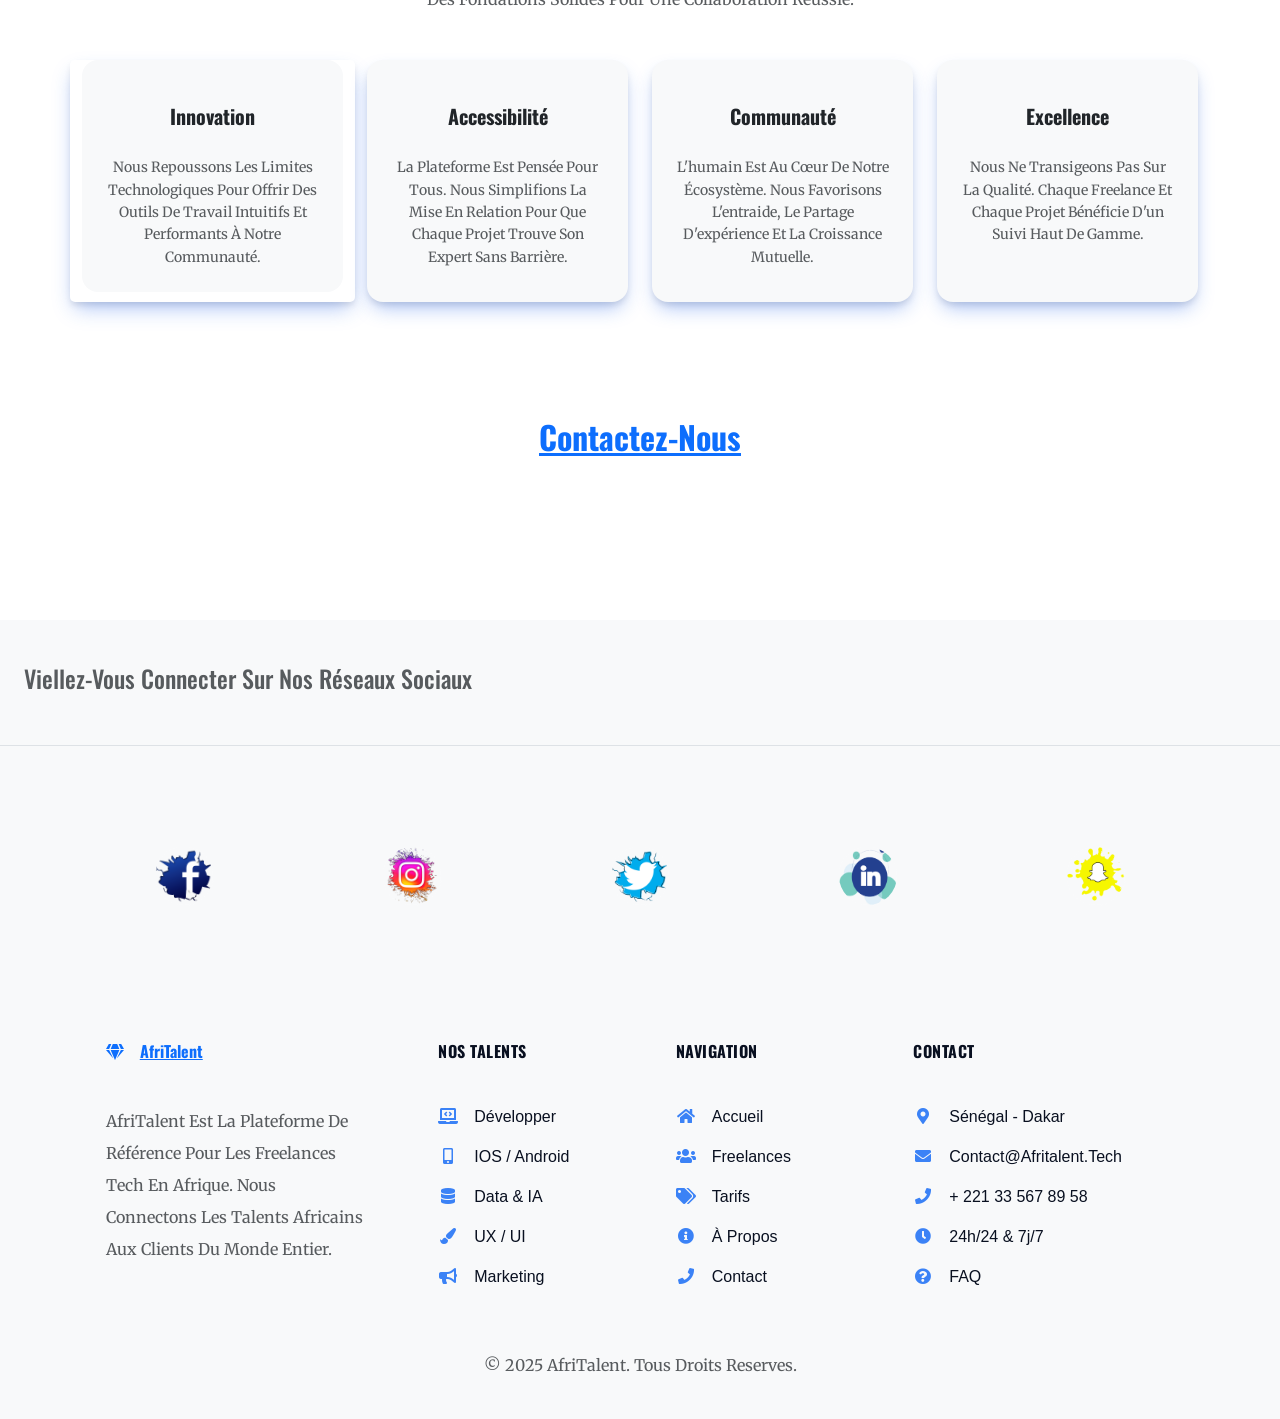
==== commit 7b39845b: "JS : filtrage dynamique des freelances et validation du formulaire de contact" ====
--- a/about.html
+++ b/about.html
@@ -76,7 +76,7 @@
                                 class="img-fluid rounded-4 shadow-lg" 
                                 alt="L'équipe au travail">
                             <div>
-                                <h3 class="fw-bold mb-0 stat-number" data-target="320">0</h3>
+                                <h3 class="fw-bold mb-0 stat-number" data-target="10">0</h3>
                                 <p class="mb-0 small">Années d'expérience</p>
                             </div>
                         </div>
@@ -94,7 +94,8 @@
                             <div class="col-6">
                                 <div class="d-flex align-items-center">
                                     <i class="bi bi-check-circle-fill text-primary me-2"></i>
-                                    <span class="fw-medium">3800+ Projets livrés</span>
+                                    <p></p><span class="fw-medium  stat-number" data-target="3000">0</span><p class="projet">+ Projets livrés</p> 
+
                                 </div>
                             </div>
                             <div class="col-6">
@@ -242,7 +243,7 @@
                 <h2 class="text-center mb-5 fw-bold">Contactez-nous</h2>
             </a>
     </main>
-   <!-- Pied de page --> 
+    <!-- Pied de page --> 
     <footer class="text-center text-lg-start bg-body-tertiary text-muted mt-5">
         <!-- div: Social media -->
         <div class="d-flex justify-content-center justify-content-lg-between p-4 border-bottom">
--- a/css/style.css
+++ b/css/style.css
@@ -667,36 +667,32 @@
     gap: 20px;
 }
 .freelance-card {
-    background-color: var(--bg-dark-color);
-    border-radius: 8px;
-    padding: 20px;
-    margin-bottom: 20px;
-    color: var(--text-white);
-}
-.container-card {
-    margin: 0 auto;
-    display: flex;
-    flex-wrap: wrap;
-    justify-content: center;
-    gap: 20px;
-    margin-top: 50px;
-    margin-bottom: 50px;
+    text-align: center;
+}
+
+#freelance-grid {
+    margin-top: 10px;
+    margin-bottom: 15px;
     cursor: pointer;
     transition: transform 0.3s ease, box-shadow 0.3s ease;
     text-align: center;
 }
-.container-card .card:hover {
+.card{
+    overflow: hidden;   
+}
+.card:hover {
     transform: translateY(-10px);
-    box-shadow: 0 4px 15px rgba(240, 90, 126, 0.4) !important;
-}
-.container-card .card::after {
+    box-shadow: 0 4px 6px -1px rgba(0, 0, 0, 0.1), 0 10px 20px -5px rgba(37, 99, 235, 0.4) !important;
+
+}
+.card::after {
     content: "";
     display: block;
     clear: both;
 }
-.container-card img {
+.freelance-card img {
     width: 100%;
-    height: 280px;
+    height: 250px;
     object-fit: cover;
     position: center;
     border-radius: 2px;
@@ -719,21 +715,32 @@
     font-weight: 600;
     text-decoration: none;
     border-radius: 5px;
-}
-.btn-freelances a:hover {
-    background-color: var(--bg-dander) !important;
-    color:var(--text-white) !important;
-    box-shadow: 0 4px 6px -1px rgba(0, 0, 0, 0.1), 0 10px 20px -5px rgba(37, 99, 235, 0.4) !important;
-    transform: translateY(-1px);
-    filter: brightness(1.1);
-}
-.plus-freelance{
-    margin-top: 50px;
     transition: transform 0.3s ease, box-shadow 0.3s ease;
-    text-align: center;
-
-}
-.plus-freelance a {
+
+}
+.btns-freelance{
+    margin-top: 40px;
+    color: var(--text-white);
+    border: none;
+    padding: 10px;
+    border-radius: 5px;
+    transition: background-color 0.3s ease;
+    align-items: center;
+    text-align: center;
+}
+.btn-outline-primary:hover{
+    background: var(--gradient-color) !important;
+    box-shadow: 0 4px 6px -1px rgba(0, 0, 0, 0.1), 0 10px 20px -5px rgba(37, 99, 235, 0.4) !important;
+    border: none;
+    color: #fff !important;
+    text-decoration: none;
+    transition: transform 0.3s ease, box-shadow 0.3s ease;
+}
+.filter-btn :active{
+    background: var(--gradient-color) !important;
+    box-shadow: 0 4px 6px -1px rgba(0, 0, 0, 0.1), 0 10px 20px -5px rgba(37, 99, 235, 0.4) !important;
+}
+.btns-freelance a {
     padding: 10px 20px;
     background: var(--gradient-color) !important;
     box-shadow: 0 4px 6px -1px rgba(0, 0, 0, 0.1), 0 10px 20px -5px rgba(37, 99, 235, 0.4) !important;
@@ -746,7 +753,13 @@
     transition: transform 0.3s ease, box-shadow 0.3s ease;
 
 }
-
+.btn-freelances .plus:hover {
+    background-color: var(--bg-dander) !important;
+    color:var(--text-white) !important;
+    box-shadow: 0 4px 6px -1px rgba(0, 0, 0, 0.1), 0 10px 20px -5px rgba(37, 99, 235, 0.4) !important;
+    transform: translateY(-1px);
+    filter: brightness(1.1);
+}
 /* stylise mon page de tarifs */
 .tarifs-section {
     padding: 60px 0;
--- a/css/responsive.css
+++ b/css/responsive.css
@@ -222,3 +222,8 @@
     opacity: 1;
     transform: translateY(0);
 }
+.projet{
+    color: #3b82f6; 
+    font-size: 1.rem;
+    font-weight: 800;
+}
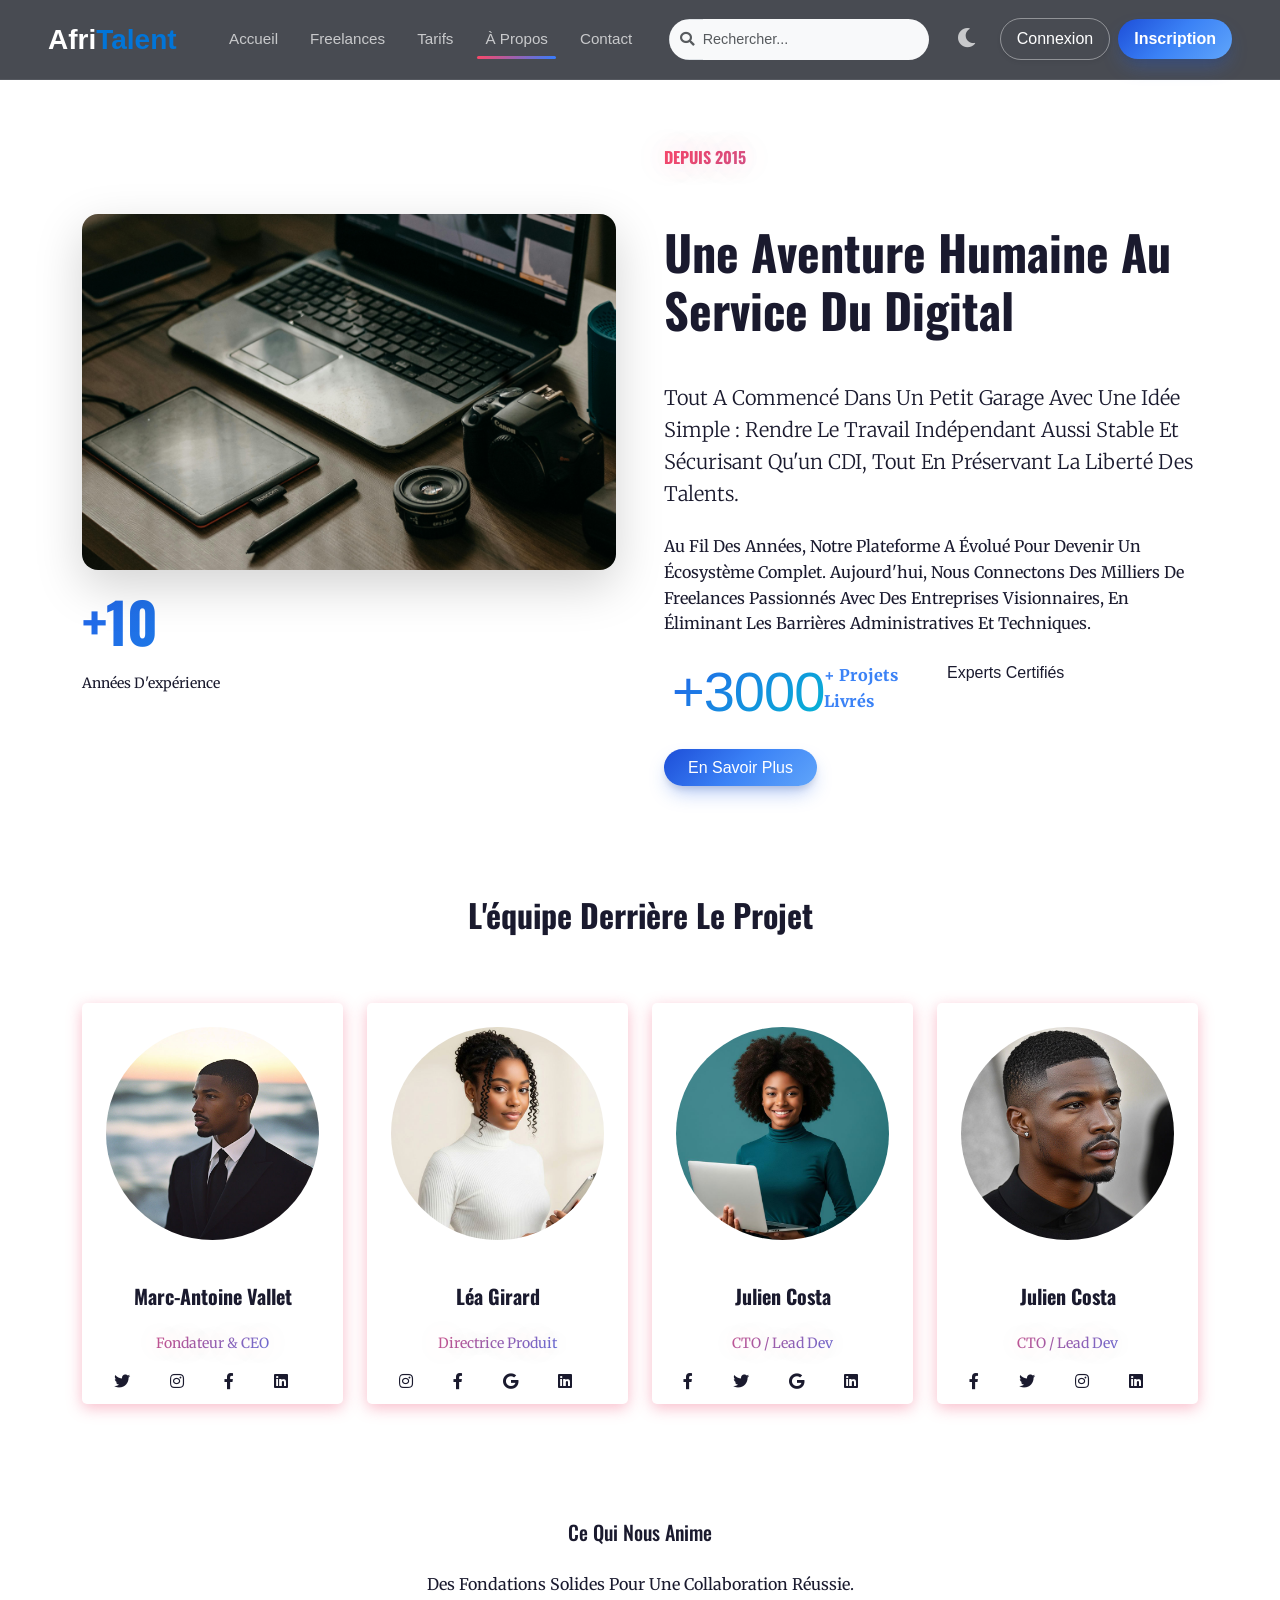
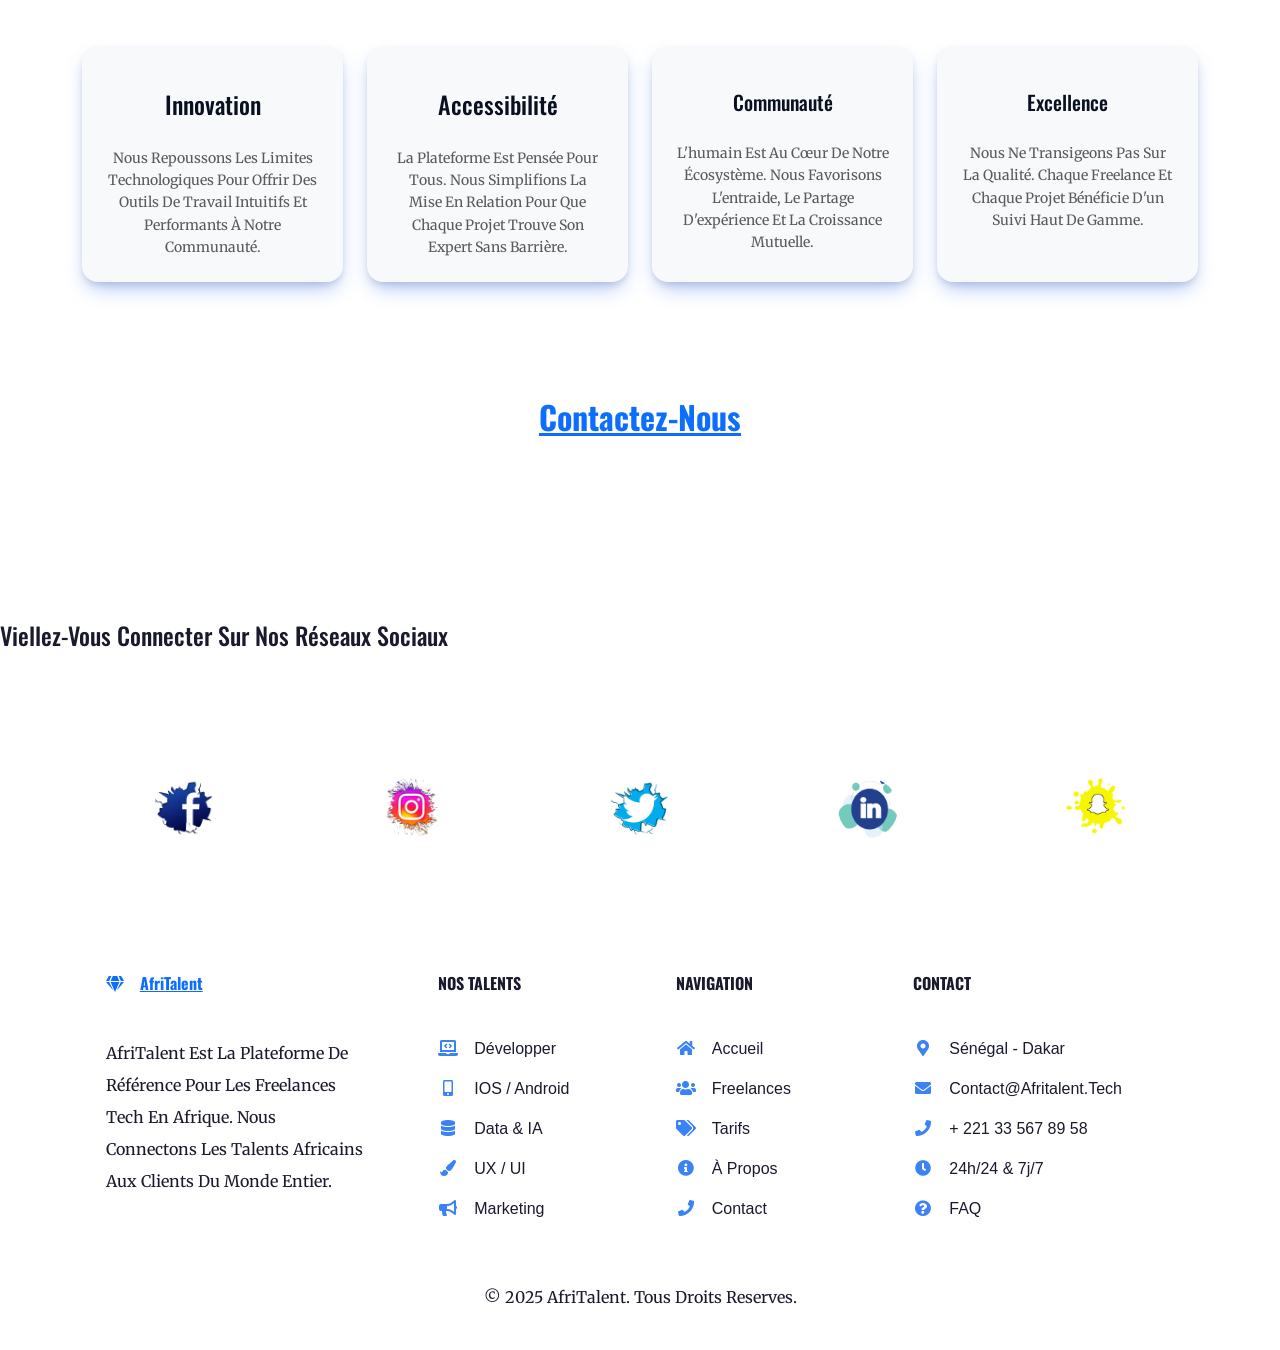
==== commit 2b1cb6a6: "Finalisation : corrections responsive, optimisation du code et commentaires" ====
--- a/about.html
+++ b/about.html
@@ -66,7 +66,7 @@
     <!-- contenu principal -->
      <main>
         <!-- section a propos -->
-        <section class="py-5 bg-white">
+        <section class="py-5">
             <div class="container">
                 <div class="row align-items-center g-5">
                 
@@ -84,10 +84,10 @@
                     <div class="col-lg-6">
                         <h6 class="text-gradient-talent fw-bold text-uppercase mb-3">Depuis 2015</h6>
                         <h2 class="display-5 fw-bold mb-4">Une aventure humaine au service du digital</h2>
-                        <p class="lead text-muted mb-4">
+                        <p class="lead mb-4">
                         Tout a commencé dans un petit garage avec une idée simple : rendre le travail indépendant aussi stable et sécurisant qu'un CDI, tout en préservant la liberté des talents.
                         </p>
-                        <p class="text-muted mb-4">
+                        <p class=" mb-4">
                         Au fil des années, notre plateforme a évolué pour devenir un écosystème complet. Aujourd'hui, nous connectons des milliers de freelances passionnés avec des entreprises visionnaires, en éliminant les barrières administratives et techniques.
                         </p>
                         <div class="row g-3 mb-4">
@@ -118,7 +118,7 @@
                 <div class="col-md-6 col-lg-3">
                     <div class="card-about border-0 shadow-sm text-center h-100">
                         <div class="p-4">
-                        <img src="images/Crisp Taper Fade.jfif" class="card-img-top rounded-circle mx-auto" alt="Marc Antoine">
+                        <img src="images/Crisp-Taper-Fade.jfif" class="card-img-top rounded-circle mx-auto" alt="Marc Antoine">
                         </div>
                         <div class="card-body pt-0">
                             <h5 class="card-title fw-bold mb-1">Marc-Antoine Vallet</h5>
@@ -136,7 +136,7 @@
                 <div class="col-md-6 col-lg-3">
                 <div class="card-about border-0 shadow-sm text-center h-100">
                     <div class="p-4">
-                        <img src="images/African Lady On Turtleneck Dress Holding A Tab.jfif" class="card-img-top rounded-circle mx-auto" alt="Marc Antoine">
+                        <img src="images/African.jfif" class="card-img-top rounded-circle mx-auto" alt="Marc Antoine">
                     </div>
                     <div class="card-body pt-0">
                         <h5 class="card-title fw-bold mb-1">Léa Girard</h5>
@@ -154,7 +154,7 @@
                 <div class="col-md-6 col-lg-3">
                     <div class="card-about border-0 shadow-sm text-center h-100">
                         <div class="p-4">
-                            <img src="images/téléchargement (4).jfif" class="card-img-top rounded-circle mx-auto" alt="Marc Antoine">
+                            <img src="images/téléchargement-(5).jfif" class="card-img-top rounded-circle mx-auto" alt="Marc Antoine">
                         </div>
                         <div class="card-body pt-0">
                             <h5 class="card-title fw-bold mb-1">Julien Costa</h5>
@@ -172,7 +172,7 @@
                 <div class="col-md-6 col-lg-3">
                     <div class="card-about border-0 shadow-sm text-center h-100">
                         <div class="p-4">
-                            <img src="images/Refined High-Top Fade.jfif" class="card-img-top rounded-circle mx-auto" alt="Marc Antoine">
+                            <img src="images/Refined.jfif" class="card-img-top rounded-circle mx-auto" alt="Marc Antoine">
                         </div>
                         <div class="card-body pt-0">
                             <h5 class="card-title fw-bold mb-1">Julien Costa</h5>
@@ -191,27 +191,26 @@
         <!-- Valeurs -->
         <section class="container py-5">
             <div class="text-center mb-5">
-                <h2 class="fw-bold">Ce qui nous anime</h2>
-                <p class="text-muted">Des fondations solides pour une collaboration réussie.</p>
+                <h2 class="h5">Ce qui nous anime</h2>
+                <p class="">Des fondations solides pour une collaboration réussie.</p>
             </div>
 
             <div class="row g-4 text-center  ">
-                <div class="col-md-6 col-lg-3 card-anime">
-                    <div class="p-4 h-100 bg-light rounded-4 border-0 transition-hover">
+                <div class="col-md-6 col-lg-3 ">
+                    <div class="p-4 h-100 bg-light rounded-4 border-0 transition-hover card-anime">
                         <div>
                             <i class="bi bi-lightbulb fs-2"></i>
                         </div>
-                        <h4 class="fw-bold h5">Innovation</h4>
+                        <h4>Innovation</h4>
                         <p class="text-muted small mb-0">Nous repoussons les limites technologiques pour offrir des outils de travail intuitifs et performants à notre communauté.</p>
                     </div>
                 </div>
-
                 <div class="col-md-6 col-lg-3 ">
                     <div class="p-4 h-100 bg-light rounded-4 border-0 transition-hover card-anime">
                         <div>
                             <i class="bi bi-universal-access fs-2"></i>
                         </div>
-                        <h4 class="fw-bold h5">Accessibilité</h4>
+                        <h4 class="">Accessibilité</h4>
                         <p class="text-muted small mb-0">La plateforme est pensée pour tous. Nous simplifions la mise en relation pour que chaque projet trouve son expert sans barrière.</p>
                     </div>
                 </div>
@@ -221,7 +220,7 @@
                         <div>
                             <i class="bi bi-people fs-2"></i>
                         </div>
-                        <h4 class="fw-bold h5">Communauté</h4>
+                        <h4 class="h5">Communauté</h4>
                         <p class="text-muted small mb-0">L'humain est au cœur de notre écosystème. Nous favorisons l'entraide, le partage d'expérience et la croissance mutuelle.</p>
                     </div>
                 </div>
@@ -231,7 +230,7 @@
                     <div>
                         <i class="bi bi-gem fs-2"></i>
                     </div>
-                    <h4 class="fw-bold h5">Excellence</h4>
+                    <h4 class=" h5">Excellence</h4>
                     <p class="text-muted small mb-0">Nous ne transigeons pas sur la qualité. Chaque freelance et chaque projet bénéficie d'un suivi haut de gamme.</p>
                 </div>
                 </div>
@@ -242,22 +241,20 @@
             <a href="contact.html">
                 <h2 class="text-center mb-5 fw-bold">Contactez-nous</h2>
             </a>
+        </section>
     </main>
     <!-- Pied de page --> 
-    <footer class="text-center text-lg-start bg-body-tertiary text-muted mt-5">
+   <footer class="text-center text-lg-start   mt-5">
         <!-- div: Social media -->
-        <div class="d-flex justify-content-center justify-content-lg-between p-4 border-bottom">
-            <!-- Left -->
             <div class="me-5 d-none d-lg-block">
                 <h4>viellez-vous connecter sur nos réseaux sociaux</h4>
             </div>
-        </div>
         <!-- div: Social media -->
         <div class="social-media">
             <div class="container text-center">
                 <div class="row social-icones">
                     <div class="col"><a href="https://www.facebook.com"><img src="images/facboook.jpg" alt=""></a></div>
-                    <div class="col"><a href="https://www.instagram.com"><img src="images/insta.png" alt=""></a></div>
+                    <div class="col"><a href="https://www.instagram.com"><img src="images/insta.png" alt="" ></a></div>
                     <div class="col"><a href="https://www.twitter.com"><img src="images/twitter.png" alt=""></a></div>                            
                     <div class="col"><a href="https://www.linkedin.com"><img src="images/linkedin.png" alt=""></a></div>
                     <div class="col"><a href="https://www.snapchat.com"><img src="images/snap.png" alt=""></a></div>
@@ -266,8 +263,7 @@
         </div>
         <!-- div: Links  -->
         <div class="container">
-            <div class="row mt-3">
-            
+            <div class="row mt-3">           
                 <div class="col-md-3 col-lg-4 col-xl-3 mx-auto mb-4">
                     <h6 class="text-uppercase fw-bold mb-4 text-blue-talent">
                         <a href="index.html"><i class="fas fa-gem me-3 t-done"></i>AfriTalent</a>
@@ -276,10 +272,9 @@
                         AfriTalent est la plateforme de référence pour les freelances tech en Afrique. 
                         Nous connectons les talents africains aux clients du monde entier.
                     </p>
-                </div>
-                
+                </div>                
                 <div class="col-md-2 col-lg-2 col-xl-2 mx-auto mb-4">
-                    <h6 class="text-uppercase fw-bold mb-4 footer-heading">Nos Talents</h6>
+                    <h6 class="text-uppercase fw-bold mb-4 ">Nos Talents</h6>
                     <ul class="list-unstyled footer-links">
                         <li class="mb-3"><a href="developpement-web.html" class="text-reset"><i class="fas fa-laptop-code me-3 icon-width"></i>Développer</a></li>
                         <li class="mb-3"><a href="mobile.html" class="text-reset"><i class="fas fa-mobile-alt me-3 icon-width"></i>iOS / Android</a></li>
@@ -288,9 +283,8 @@
                         <li class="mb-3"><a href="marketing-digital.html" class="text-reset"><i class="fas fa-bullhorn me-3 icon-width"></i>Marketing</a></li>
                     </ul>
                 </div>
-            
                 <div class="col-md-3 col-lg-2 col-xl-2 mx-auto mb-4">
-                    <h6 class="text-uppercase fw-bold mb-4 footer-heading">Navigation</h6>
+                    <h6 class="text-uppercase fw-bold mb-4 ">Navigation</h6>
                     <ul class="list-unstyled footer-links">
                         <li class="mb-3"><a href="index.html" class="text-reset"><i class="fas fa-home me-3 icon-width"></i>Accueil</a></li>
                         <li class="mb-3"><a href="freelances.html" class="text-reset"><i class="fas fa-users me-3 icon-width"></i>Freelances</a></li>
@@ -298,10 +292,9 @@
                         <li class="mb-3"><a href="about.html" class="text-reset"><i class="fas fa-info-circle me-3 icon-width"></i>À propos</a></li>
                         <li class="mb-3"><a href="contact.html" class="text-reset"><i class="fas fa-phone me-3 icon-width"></i>Contact</a></li>
                     </ul>
-                </div>
-                
+                </div>               
                 <div class="col-md-4 col-lg-3 col-xl-3 mx-auto mb-md-0 mb-4">
-                    <h6 class="text-uppercase fw-bold mb-4 footer-heading">Contact</h6>
+                    <h6 class="text-uppercase fw-bold mb-4 ">Contact</h6>
                     <ul class="list-unstyled footer-links">
                         <li class="mb-3"><a href="http://maps.google.com" target="_blank" class="text-reset"><i class="fas fa-map-marker-alt me-3 icon-width"></i>Sénégal - Dakar</a></li>
                         <li class="mb-3"><a href="mailto:contact@afritalent.tech" class="text-reset"><i class="fas fa-envelope me-3 icon-width"></i>contact@afritalent.tech</a></li>
@@ -310,17 +303,12 @@
                         <li class="mb-3"><a href="faq.html" class="text-reset"><i class="fas fa-question-circle me-3 icon-width"></i>FAQ</a></li>
                     </ul>
                 </div>
-
-            </div>
-        </div>
-        <!-- div: Links  -->
-
+            </div>
+        </div>       
         <!-- Copyright -->
-
         <div class="container py-4"> 
             <p class="text-center">&copy; 2025 AfriTalent. Tous droits reserves.</p> 
         </div> 
-        <!-- Copyright -->
     </footer>
     <!-- Footer -->
          <!-- Bouton Retour en haut -->
--- a/css/style.css
+++ b/css/style.css
@@ -48,7 +48,26 @@
     --primary-talent-color: #0d6efd; /* Le bleu de votre logo AfriTalent */
     --gradient-inscription: linear-gradient(135deg, #f05a7e, #ff7e5f); /* Dégradé rose/orange du bouton */
 }
-
+:root {
+    --bg-color: #ffffff;
+    --text-color: #1a1a2e;
+}
+
+body.dark-mode {
+    --bg-color: #1a1a2e;
+    --text-color: #ffffff;
+}
+body.dark-mode {
+    --footer-text: #ffffff; /* Le texte devient blanc */
+}
+
+body {
+    font-family: 'Plus Jakarta Sans', sans-serif;
+    background-color: var(--bg-color);
+    color: var(--text-color);
+    transition: background-color 0.3s, color 0.3s; /* Pour un passage fluide [8] */
+}
+*/
 /* --- Style Global de la Navbar --- */
 .navbar {
     background: rgba(30, 30, 35, 0.75) !important; 
@@ -200,12 +219,6 @@
     color: var(--primary-color);
 }
 
-/* stylise mon section hero */
-
-body {
-    font-family: 'Plus Jakarta Sans', sans-serif;
-}
-
 /* Forçage de l'harmonie de la Navbar sur toutes les pages */
 .custom-navbar {
     background: rgba(11, 15, 25, 0.75) !important;
@@ -378,25 +391,25 @@
 /* Dispositions Grid asymétriques */
 .bento-1 { 
     grid-column: span 2; 
-    background-image: linear-gradient(rgba(0, 0, 0, 0.5), rgba(0, 0, 0, 0.5)), url(../images/img0\ \(4\).jpg);
+    background-image: linear-gradient(rgba(0, 0, 0, 0.5), rgba(0, 0, 0, 0.5)), url(../images/img0-\(8\).jpg);
     background-size: cover;
     background-position: center;
 }
 .bento-2 { 
     grid-column: span 1; 
-    background-image: linear-gradient(rgba(0, 0, 0, 0.5), rgba(0, 0, 0, 0.5)), url(../images/img0\ \(3\).jpg);
+    background-image: linear-gradient(rgba(0, 0, 0, 0.5), rgba(0, 0, 0, 0.5)), url(../images/img0-\(6\).jpg);
     background-size: cover;
     background-position: center;
    }
 .bento-3 { 
     grid-column: span 1; 
-    background-image: linear-gradient(rgba(0, 0, 0, 0.5), rgba(0, 0, 0, 0.5)), url(../images/img0\ \(1\).jpg);
+    background-image: linear-gradient(rgba(0, 0, 0, 0.5), rgba(0, 0, 0, 0.5)), url(../images/img0-\(1\).jpg);
     background-size: cover;
     background-position: center;
  }
 .bento-4 { 
     grid-column: span 2; 
-    background-image: linear-gradient(rgba(0, 0, 0, 0.5), rgba(0, 0, 0, 0.5)), url(../images/img0\ \(5\).jpg);
+    background-image: linear-gradient(rgba(0, 0, 0, 0.5), rgba(0, 0, 0, 0.5)), url(../images/img0-\(5\).jpg);
     background-size: cover;
     background-position: center;
 }
@@ -419,7 +432,7 @@
     text-align: center;
 }
    .service-card-premium {
-    background: linear-gradient(rgba(0, 0, 0, 0.5), rgba(0, 0, 0, 0.5)),  url(../images/eftakher-alam-i1VQZsU86ok-unsplash.jpg);
+    background: linear-gradient(rgba(0, 0, 0, 0.5), rgba(0, 0, 0, 0.5)),  url(../images/eftakher-alam.jpg);
     background-size: cover;
     background-position: center;
     border-radius: 20px;
@@ -654,7 +667,6 @@
 
 .subtitle-freelance {
     font-size: 1.1rem;
-    color: #6c757d; 
     max-width: 600px;
     margin: 0 auto; 
 }
@@ -782,28 +794,28 @@
     color: var(--text-white);
 }
 .container-card .card1 {
-    background-image: linear-gradient(rgba(0, 0, 0, 0.5), rgba(0, 0, 0, 0.5)), url(../images/Img7\ \(1\).jpg);
+    background-image: linear-gradient(rgba(0, 0, 0, 0.5), rgba(0, 0, 0, 0.5)), url(../images/Img7-\(1\).jpg);
     background-size: cover;
     background-position: center;
     border-radius: 8px;
     cursor: pointer;
 }
 .container-card .card11 {
-    background-image: linear-gradient(rgba(0, 0, 0, 0.5), rgba(0, 0, 0, 0.5)), url(../images/Img7\ \(2\).jpg);
+    background-image: linear-gradient(rgba(0, 0, 0, 0.5), rgba(0, 0, 0, 0.5)), url(../images/Img7-\(2\).jpg);
     background-size: cover;
     background-position: center;
     border-radius: 8px;
     cursor: pointer;
 }
 .container-card .card111 {
-    background-image: linear-gradient(rgba(0, 0, 0, 0.5), rgba(0, 0, 0, 0.5)), url(../images/Img9\ \(1\).jpg);
+    background-image: linear-gradient(rgba(0, 0, 0, 0.5), rgba(0, 0, 0, 0.5)), url(../images/Img9-\(2\).jpg);
     background-size: cover;
     background-position: center;
     border-radius: 8px;
     cursor: pointer;
 }
 .container-card .card2 {
-    background-image: linear-gradient(rgba(0, 0, 0, 0.5), rgba(0, 0, 0, 0.5)), url(../images/Img7\ \(4\).jpg);
+    background-image: linear-gradient(rgba(0, 0, 0, 0.5), rgba(0, 0, 0, 0.5)), url(../images/Img7-\(4\).jpg);
     background-size: cover;
     background-position: center;
     border-radius: 8px;
@@ -817,28 +829,28 @@
     cursor: pointer;
 }
 .container-card .card222 {
-    background-image: linear-gradient(rgba(0, 0, 0, 0.5), rgba(0, 0, 0, 0.5)), url(../images/Img3\ \(4\).jpg);
+    background-image: linear-gradient(rgba(0, 0, 0, 0.5), rgba(0, 0, 0, 0.5)), url(../images/image-1-\(4\).jpg);
     background-size: cover;
     background-position: center;
     border-radius: 8px;
     cursor: pointer;
 }
 .container-card .card3 {
-    background-image: linear-gradient(rgba(0, 0, 0, 0.5), rgba(0, 0, 0, 0.5)), url(../images/Img9\ \(2\).jpg);
+    background-image: linear-gradient(rgba(0, 0, 0, 0.5), rgba(0, 0, 0, 0.5)), url(../images/Img9-\(3\).jpg);
     background-size: cover;
     background-position: center;
     border-radius: 8px;
     cursor: pointer;
 }
 .container-card .card33 {
-    background-image: linear-gradient(rgba(0, 0, 0, 0.5), rgba(0, 0, 0, 0.5)), url(../images/Img3\ \(1\).jpg);
+    background-image: linear-gradient(rgba(0, 0, 0, 0.5), rgba(0, 0, 0, 0.5)), url(../images/image-1-\(1\).jpg);
     background-size: cover;
     background-position: center;
     border-radius: 8px;
     cursor: pointer;
 }
 .container-card .card333 {
-    background-image: linear-gradient(rgba(0, 0, 0, 0.5), rgba(0, 0, 0, 0.5)), url(../images/Img3\ \(3\).jpg);
+    background-image: linear-gradient(rgba(0, 0, 0, 0.5), rgba(0, 0, 0, 0.5)), url(../images/image-1-\(3\).jpg);
     background-size: cover;
     background-position: center;
     border-radius: 8px;
@@ -852,6 +864,18 @@
 }
 .container-card .card3:hover {
     box-shadow: 0 6px 10px rgba(17, 2, 158, 0.2);
+}
+.container-card .card333:hover, .container-card .card3:hover, .container-card .card33:hover{
+    transform: translateY(-10px);
+    box-shadow: 0 4px 6px -1px rgba(0, 0, 0, 0.1), 0 10px 20px -5px rgba(37, 99, 235, 0.4) !important;
+}
+.container-card .card1:hover, .container-card .card11:hover, .container-card .card111:hover{
+    transform: translateY(-10px);
+    box-shadow: 0 4px 6px -1px rgba(0, 0, 0, 0.1), 0 10px 20px -5px rgba(37, 99, 235, 0.4) !important;
+}
+.container-card .card2:hover, .container-card .card22:hover, .container-card .card222:hover{
+    transform: translateY(-10px);
+    box-shadow: 0 4px 6px -1px rgba(0, 0, 0, 0.1), 0 10px 20px -5px rgba(37, 99, 235, 0.4) !important;
 }
 .btn-freelances a:hover {
     transform: translateY(-5px);
@@ -931,6 +955,9 @@
     padding-bottom: 10px;
     border-radius: 5px;
 }
+.card-anime h4{
+    color: var(--bg-dark-color);
+}
 .card-anime:hover{
     box-shadow: 0 4px 6px -1px rgba(0, 0, 0, 0.1), 0 10px 20px -5px rgba(37, 99, 235, 0.4) !important;
     transform: translateY(-10px);
@@ -1171,7 +1198,6 @@
     width: 60px;
     height: 60px;
     border-radius: 50%;
-    border: 1px solid rgba(255, 255, 255, 0.08);
     color: rgba(255, 255, 255, 0.6) !important; 
     font-size: 1.2rem;
     text-decoration: none;
@@ -1182,7 +1208,6 @@
     color: #ffffff !important;
     transform: translateY(-4px); 
     background: linear-gradient(135deg, #2563eb 0%, #06b6d4 100%); 
-    border-color: transparent;
     box-shadow: 0 10px 20px rgba(37, 99, 235, 0.4); 
 }
 .nos-reseaux{
@@ -1203,11 +1228,6 @@
     color: var(--text-white);
     text-decoration: none;
     transition: color 0.3s ease;$
-
-}
-.bg-dark-footer {
-    background-color: #090d16 !important; 
-    border-top: 1px solid rgba(255, 255, 255, 0.05);
 }
 
 /* Couleur de ton Bleu Tech pour le titre principal */
@@ -1231,15 +1251,13 @@
 
 /* Liens du footer plus doux (gris) qui passent au blanc/bleu au survol */
 .footer-links a {
-    color: var(--bg-dark-color) !important;
-    text-decoration: none;
-    
+    text-decoration: none;    
     transition: all 0.2s ease-in-out;
     display: inline-block;
 }
 
 .footer-links a:hover {
-    color: var(--bg-dark-color)!important;
+    color: var(--bg-primary)!important;
     transform: translateX(4px); 
 }
 
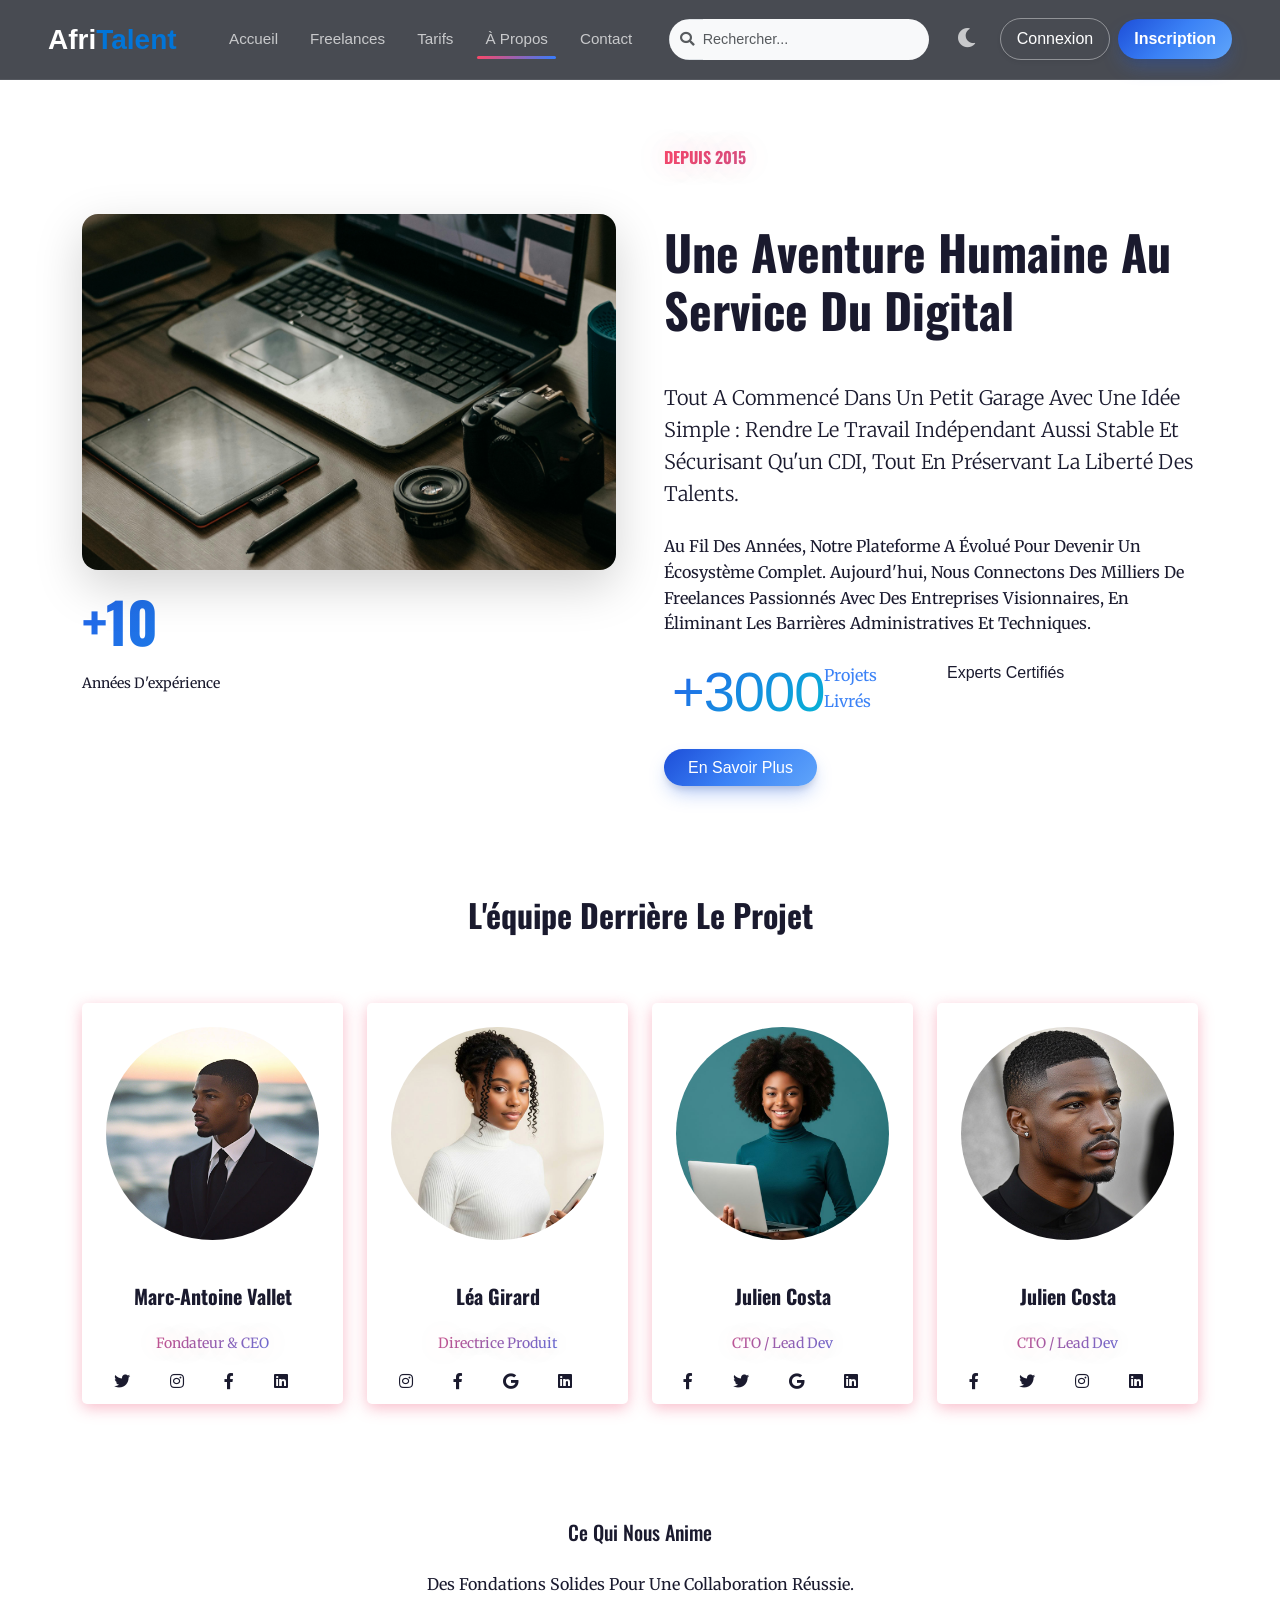
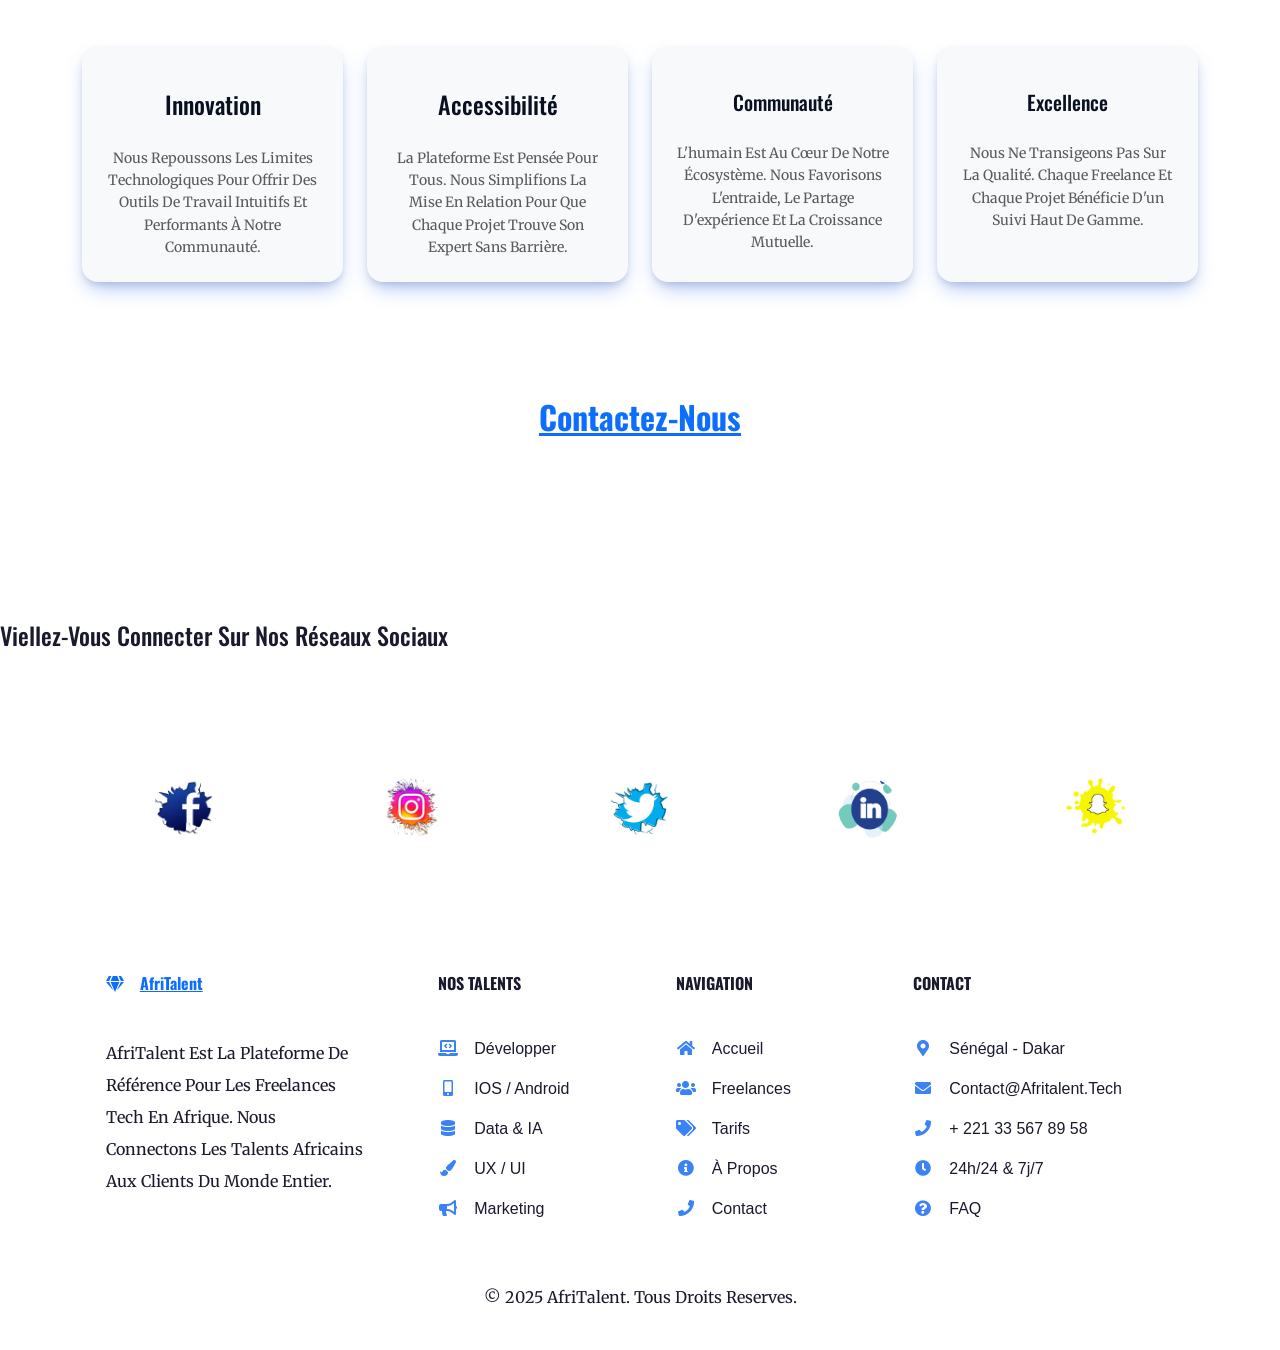
==== commit 48e1794b: "Déploiement : GitHb Pages activé, README finalisé et présentation PowerPoint ajoutée" ====
--- a/about.html
+++ b/about.html
@@ -94,7 +94,7 @@
                             <div class="col-6">
                                 <div class="d-flex align-items-center">
                                     <i class="bi bi-check-circle-fill text-primary me-2"></i>
-                                    <p></p><span class="fw-medium  stat-number" data-target="3000">0</span><p class="projet">+ Projets livrés</p> 
+                                    <span class="fw-medium  stat-number" data-target="3000">0</span><p class="projet">Projets livrés</p> 
 
                                 </div>
                             </div>
--- a/css/style.css
+++ b/css/style.css
@@ -1227,7 +1227,7 @@
 footer div ul li a{
     color: var(--text-white);
     text-decoration: none;
-    transition: color 0.3s ease;$
+    transition: color 0.3s ease;
 }
 
 /* Couleur de ton Bleu Tech pour le titre principal */
--- a/css/responsive.css
+++ b/css/responsive.css
@@ -224,6 +224,62 @@
 }
 .projet{
     color: #3b82f6; 
-    font-size: 1.rem;
-    font-weight: 800;
-}+}
+/* --- Styles de base pour le Bento Grid (about.html) --- */
+.bento-grid {
+    display: grid;
+    grid-template-columns: repeat(3, 1fr); /* 3 colonnes sur PC */
+    grid-gap: 20px;
+}
+
+/* --- MEDIA QUERY : Adaptation Mobile (375px et moins) --- */
+@media screen and (max-width: 767px) {
+    /* 1. On force le Bento Grid à passer en 1 seule colonne [5, 6] */
+    .bento-grid {
+        grid-template-columns: 1fr !important;
+        grid-template-areas: none !important;
+    }
+
+    .bento-item {
+        grid-column: span 1 !important;
+        grid-row: span 1 !important;
+    }
+
+    /* 2. On réduit la taille des titres pour mobile [4, 7] */
+    h1 { font-size: clamp(1.5rem, 8vw, 2.2rem); }
+    h2 { font-size: 1.8rem; text-align: center; }
+
+    /* 3. On ajoute de l'espace interne pour éviter que le texte ne touche les bords */
+    .container {
+        padding-left: 20px;
+        padding-right: 20px;
+    }
+
+    /* 4. On s'assure que les images ne débordent jamais [8] */
+    img {
+        max-width: 100%;
+        height: auto;
+    }
+}
+
+.social-img {
+    width: 32px;  /* Taille idéale pour le mobile */
+    height: 32px;
+    object-fit: cover;
+    border-radius: 50%; /* Si vous voulez des icônes rondes */
+    transition: transform 0.3s ease, filter 0.3s ease; 
+}
+
+/* Effet au survol demandé par le projet [8] */
+.social-img:hover {
+    transform: scale(1.2);
+    filter: brightness(1.2);
+}
+
+/* --- Adaptation Tablette et Desktop --- */
+@media (min-width: 768px) {
+    .social-img {
+        width: 36px; /* Un peu plus grand sur tablette/PC */
+        height: 36px;
+    }
+}
